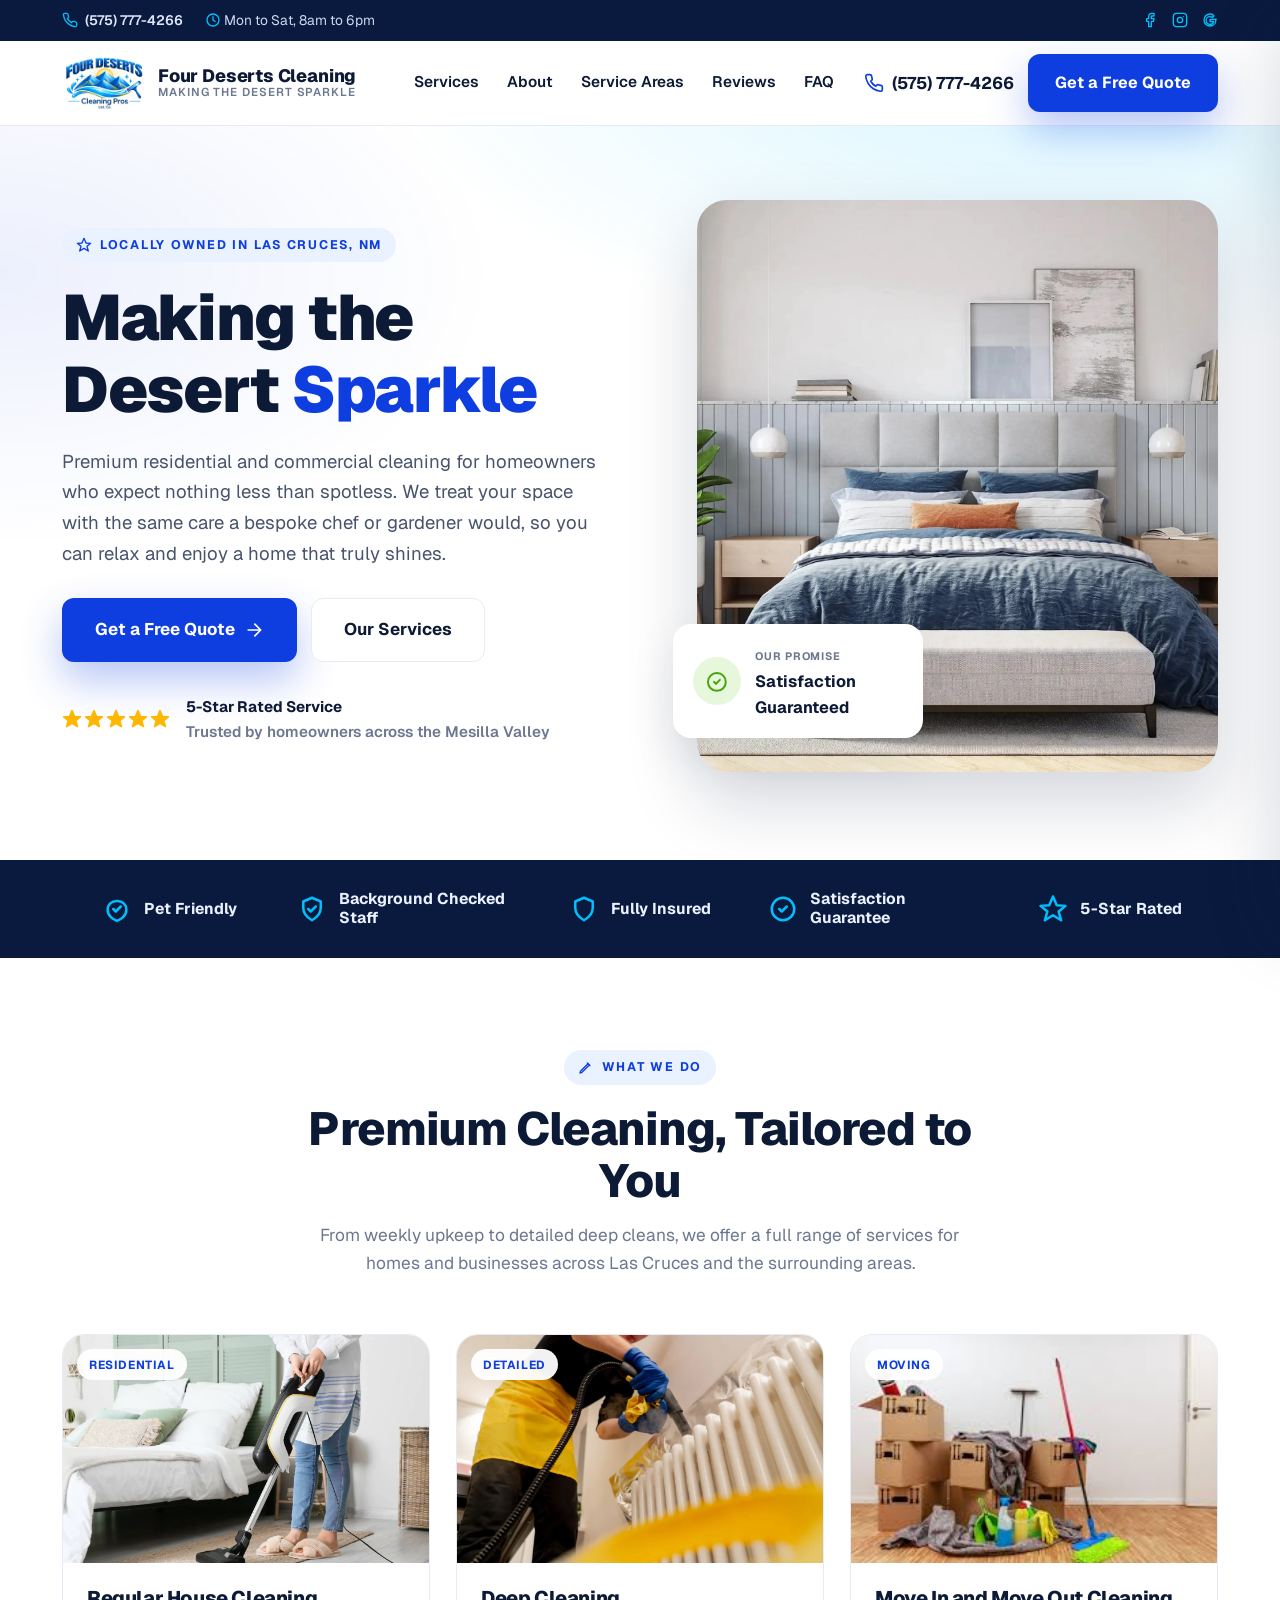
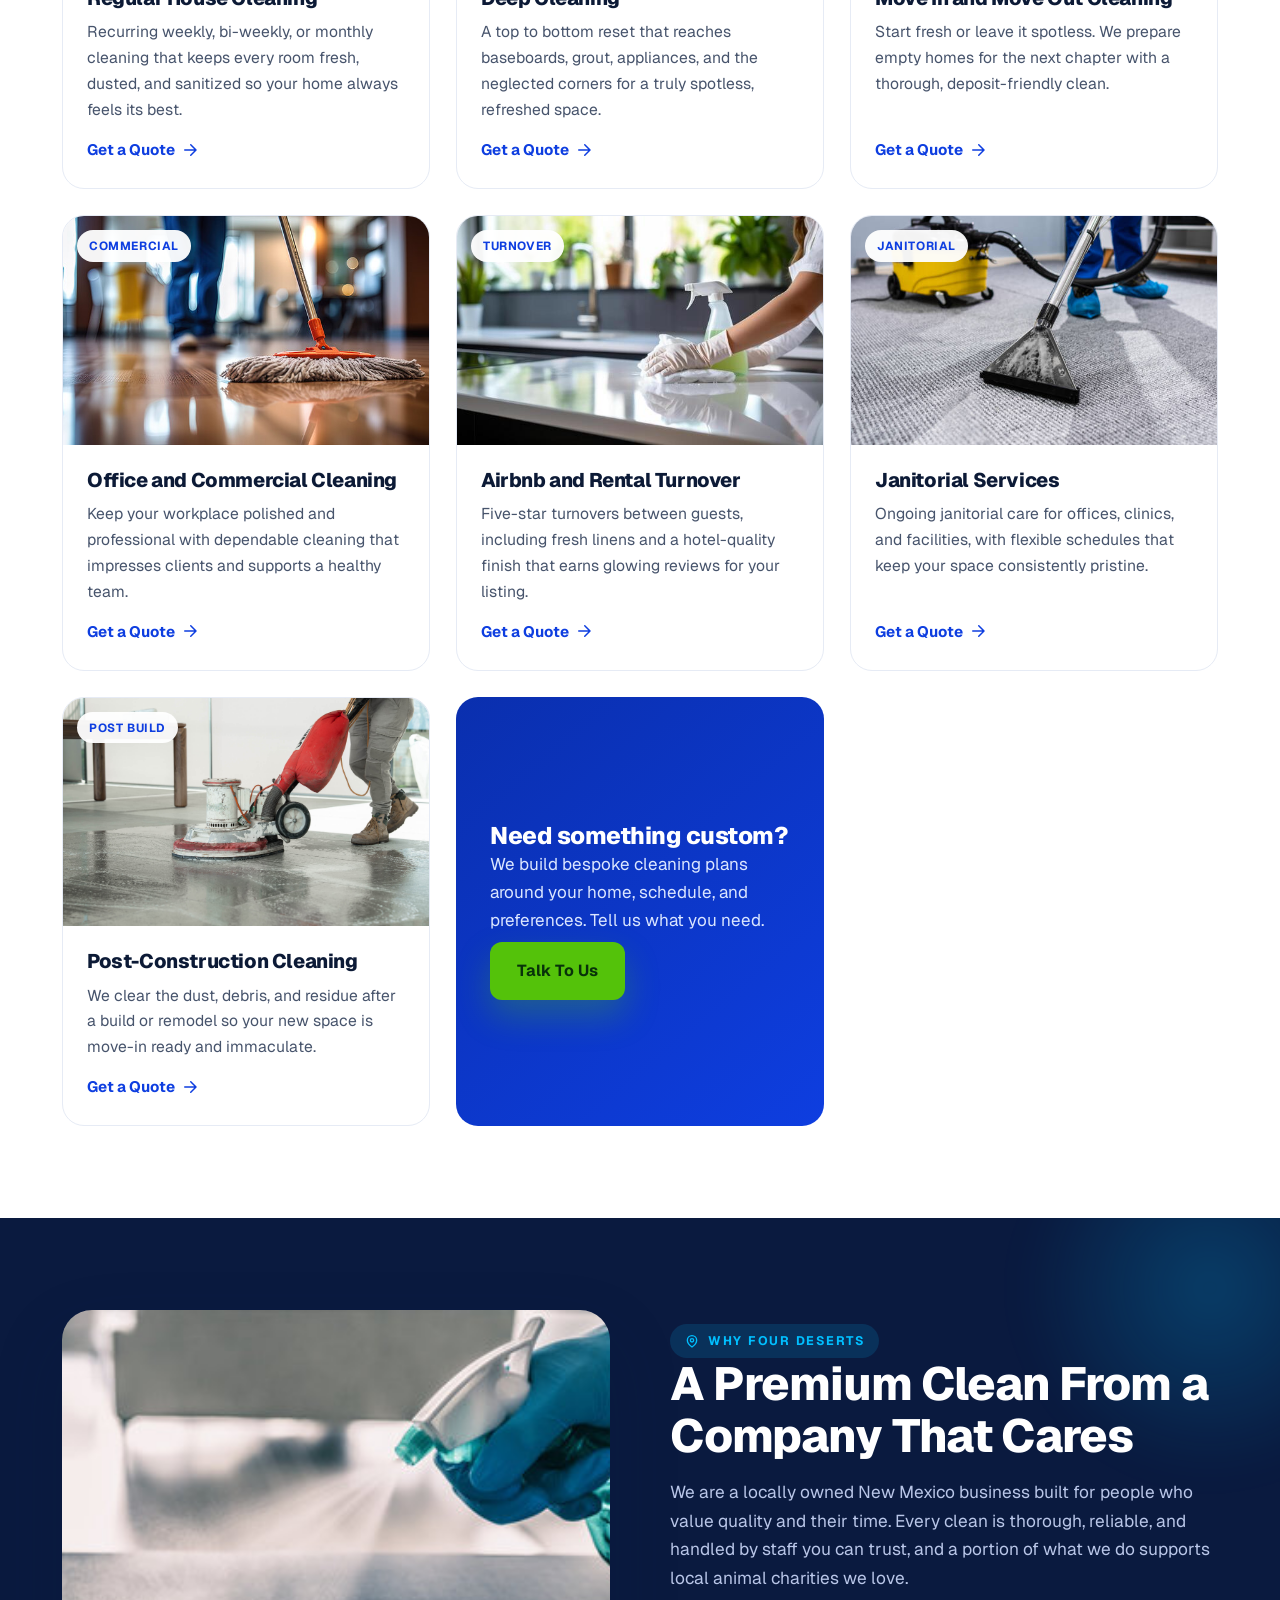
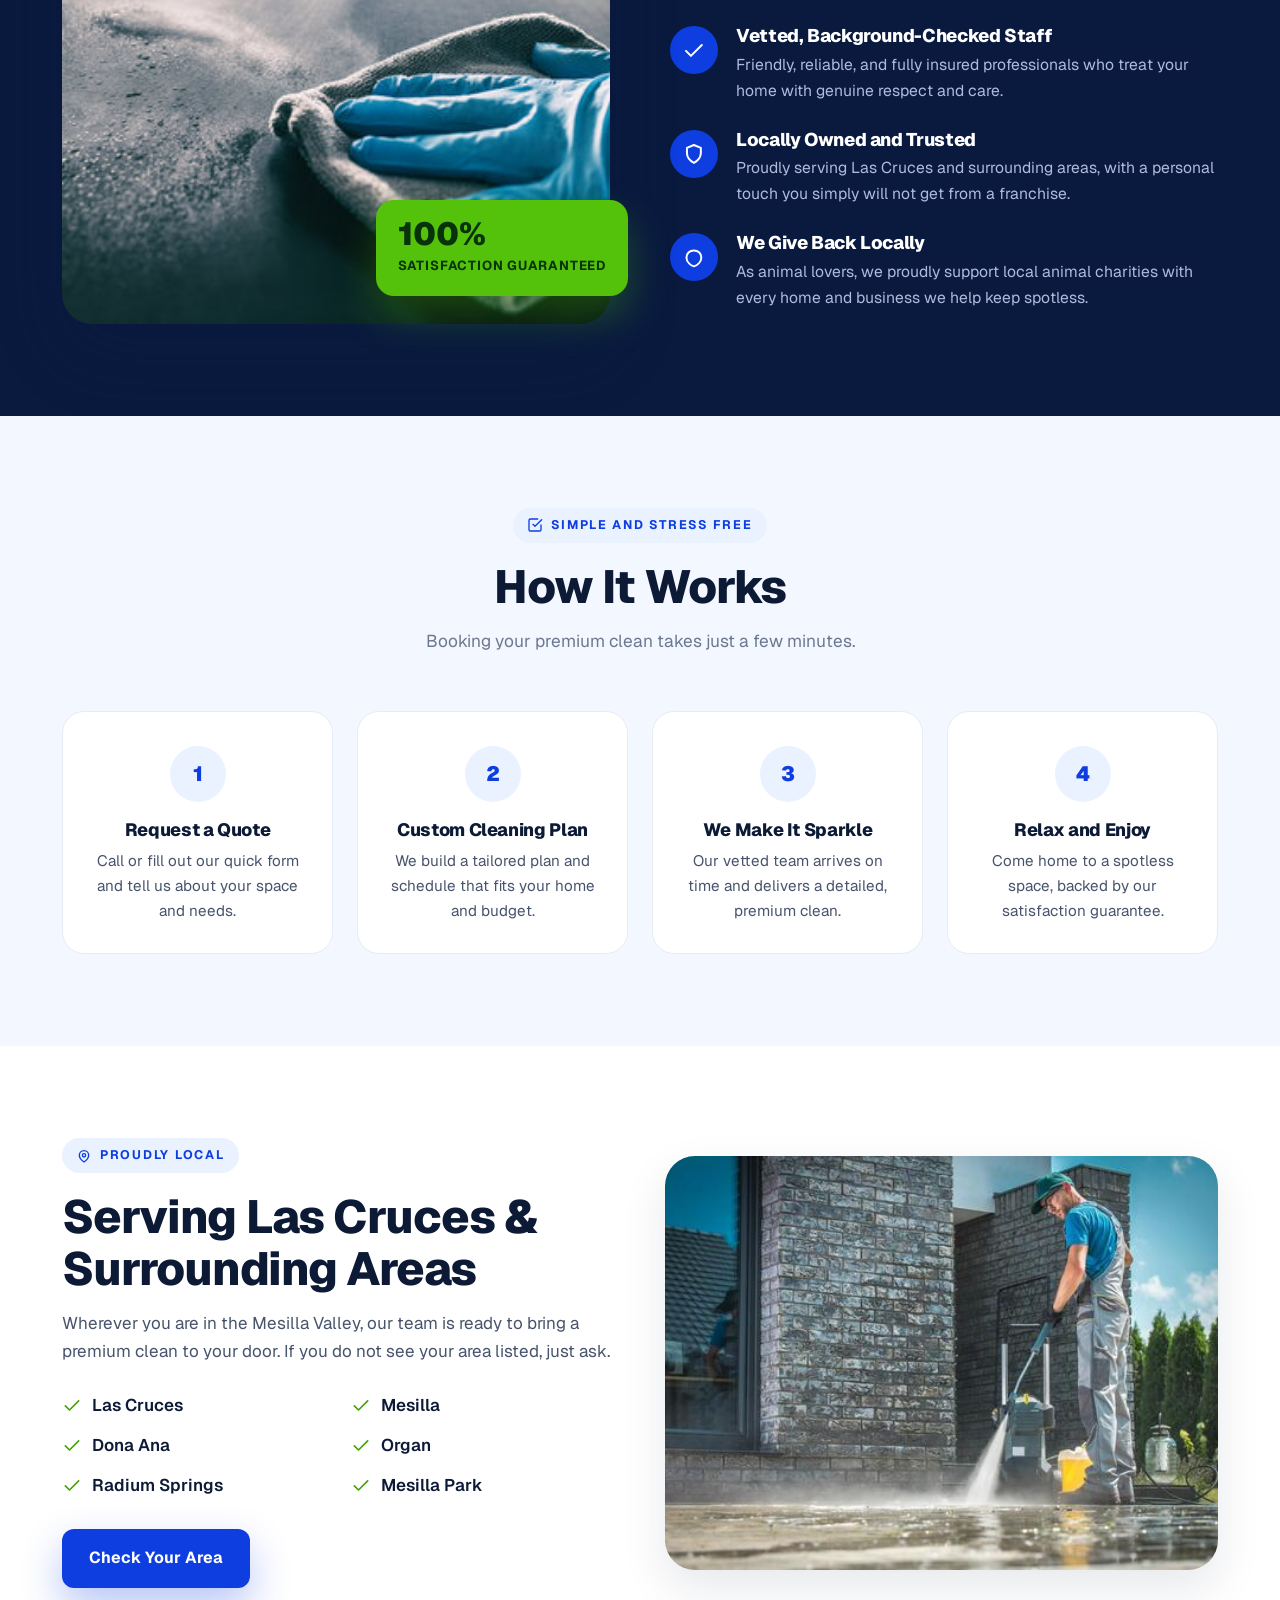
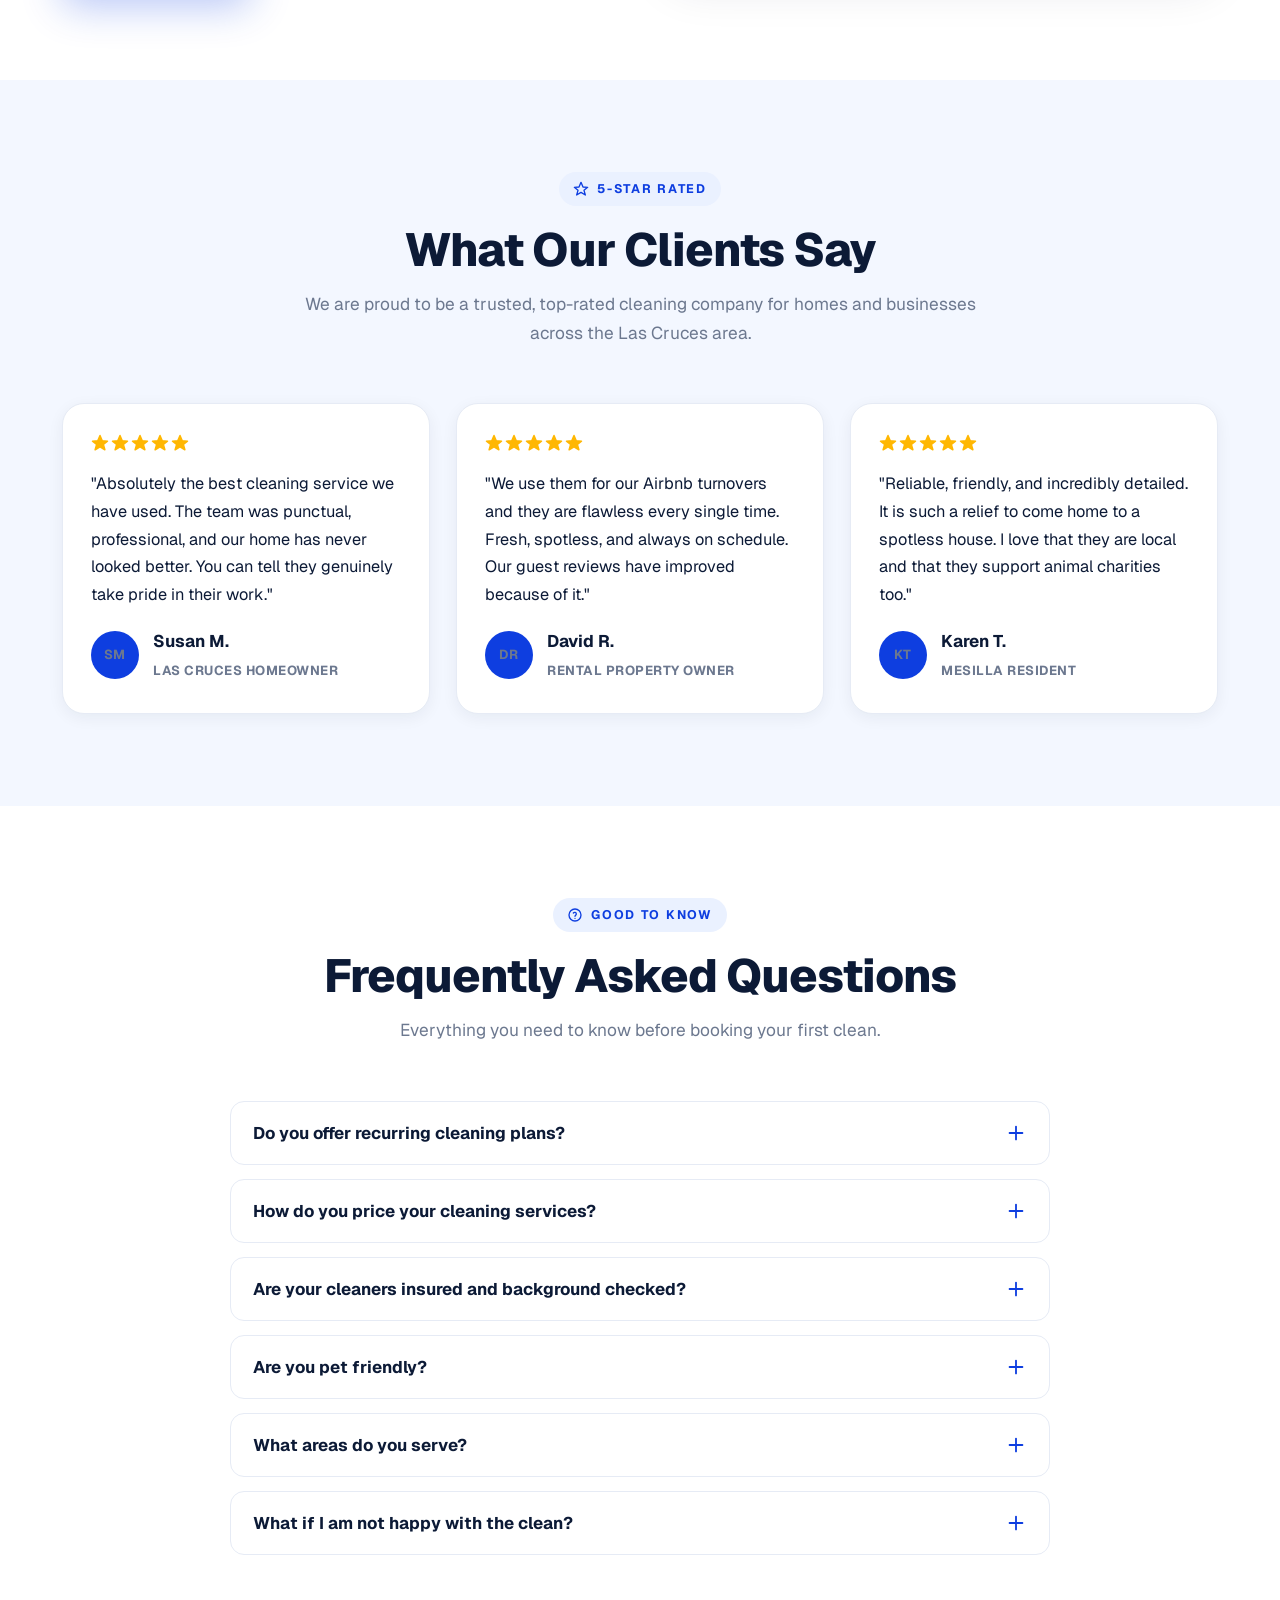
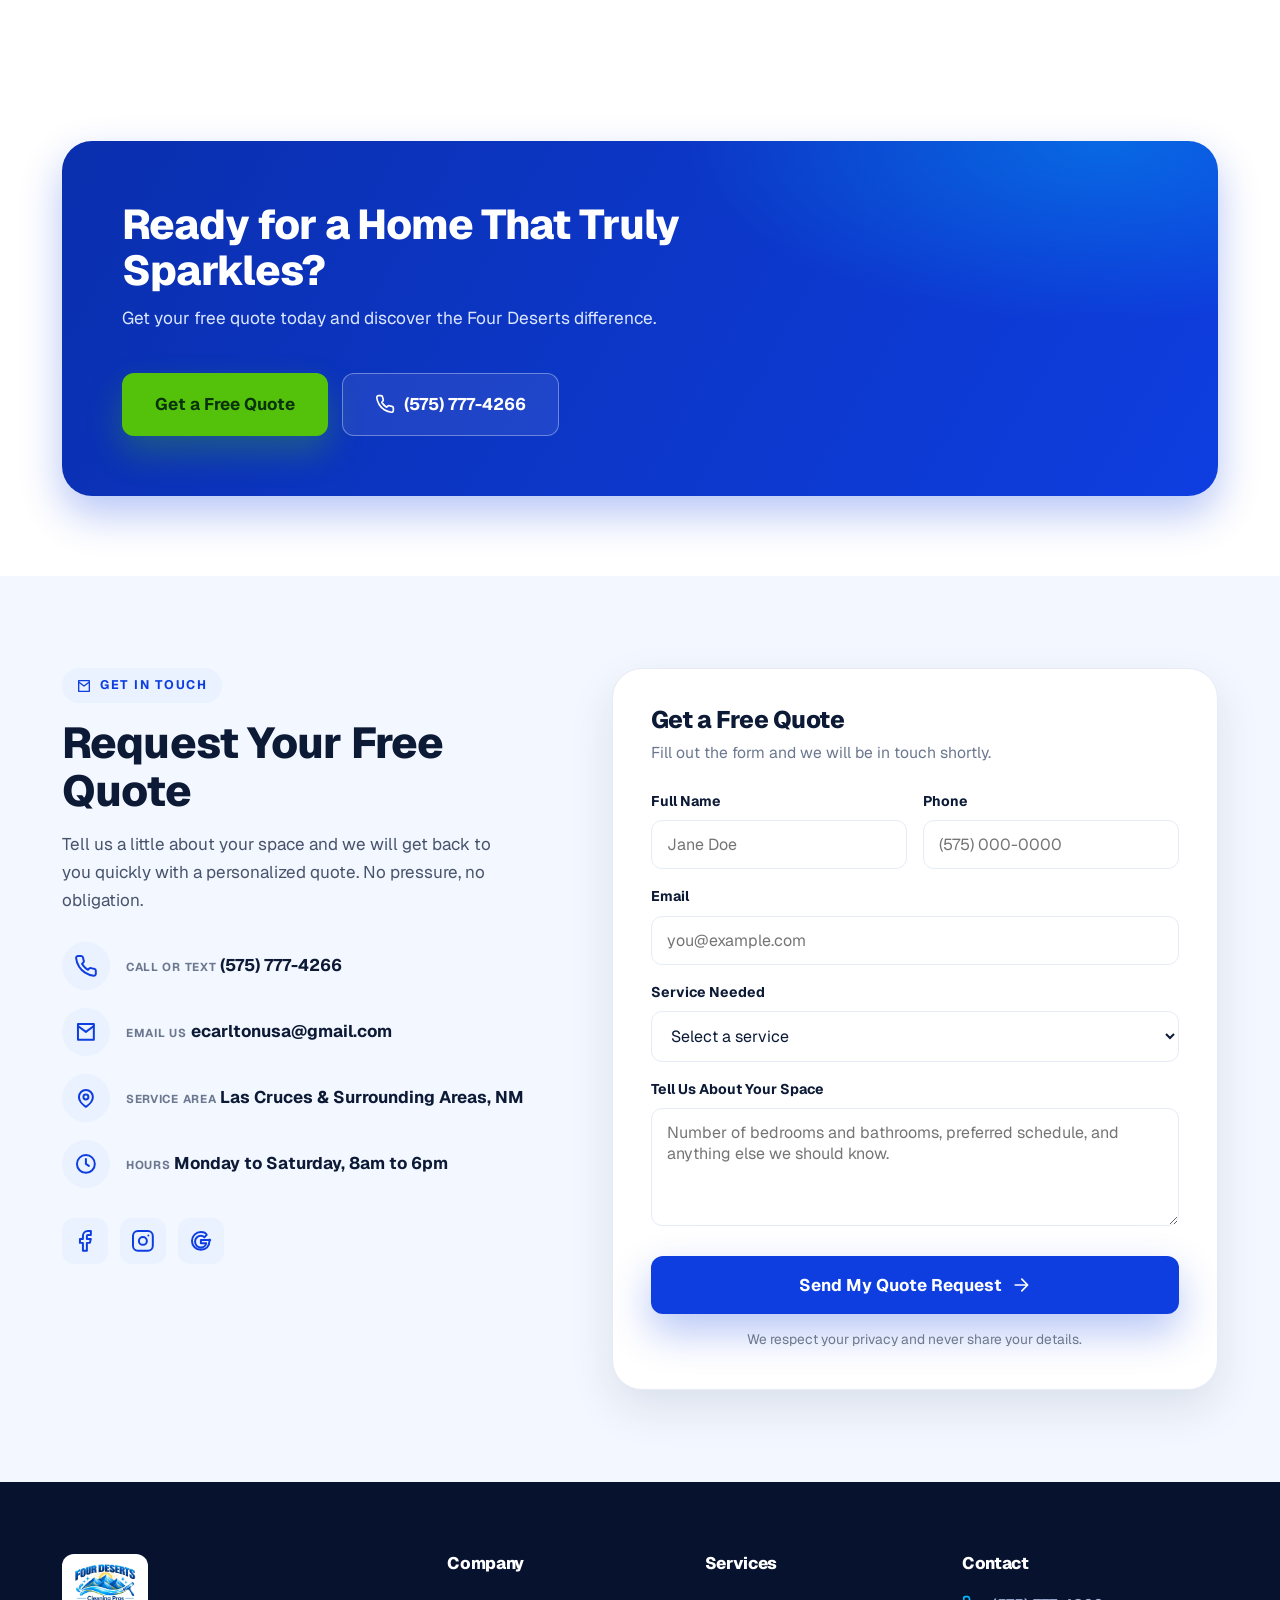
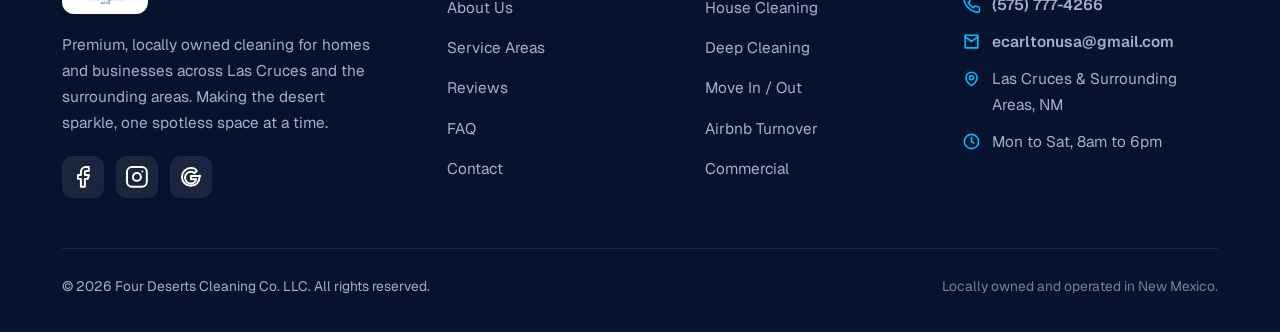
==== index.html @ 4f9f075f "Build Four Deserts Cleaning Co. marketing website" ====
<!DOCTYPE html>
<html lang="en">
<head>
  <meta charset="utf-8" />
  <meta name="viewport" content="width=device-width, initial-scale=1.0" />

  <!-- Primary SEO -->
  <title>Four Deserts Cleaning Co. | Premium House &amp; Commercial Cleaning in Las Cruces, NM</title>
  <meta name="description" content="Four Deserts Cleaning Co. LLC provides premium house cleaning, deep cleaning, move in and move out, Airbnb turnover, office, janitorial, and post construction cleaning in Las Cruces and surrounding areas. Locally owned, fully insured, and background checked. Get a free quote today." />
  <meta name="keywords" content="house cleaning Las Cruces, cleaning service Las Cruces NM, deep cleaning, move out cleaning, Airbnb cleaning, commercial cleaning, janitorial services, post construction cleaning, maid service Las Cruces" />
  <meta name="author" content="Four Deserts Cleaning Co. LLC" />
  <meta name="robots" content="index, follow" />
  <meta name="theme-color" content="#0e3ee0" />
  <link rel="canonical" href="https://fourdesertscleaning.com/" />

  <!-- Open Graph -->
  <meta property="og:type" content="website" />
  <meta property="og:site_name" content="Four Deserts Cleaning Co. LLC" />
  <meta property="og:title" content="Four Deserts Cleaning Co. | Premium Cleaning in Las Cruces, NM" />
  <meta property="og:description" content="Making the Desert Sparkle. Premium, locally owned house and commercial cleaning serving Las Cruces and surrounding areas. Fully insured, background checked, satisfaction guaranteed." />
  <meta property="og:url" content="https://fourdesertscleaning.com/" />
  <meta property="og:image" content="https://fourdesertscleaning.com/assets/images/hero-bedroom.jpg" />
  <meta property="og:locale" content="en_US" />

  <!-- Twitter -->
  <meta name="twitter:card" content="summary_large_image" />
  <meta name="twitter:title" content="Four Deserts Cleaning Co. | Premium Cleaning in Las Cruces, NM" />
  <meta name="twitter:description" content="Making the Desert Sparkle. Premium, locally owned house and commercial cleaning serving Las Cruces and surrounding areas." />
  <meta name="twitter:image" content="https://fourdesertscleaning.com/assets/images/hero-bedroom.jpg" />

  <!-- Favicon -->
  <link rel="icon" type="image/jpeg" href="assets/images/logo.jpg" />
  <link rel="apple-touch-icon" href="assets/images/logo.jpg" />
  <link rel="manifest" href="site.webmanifest" />

  <!-- Fonts: Geist -->
  <link rel="preconnect" href="https://fonts.googleapis.com" />
  <link rel="preconnect" href="https://fonts.gstatic.com" crossorigin />
  <link href="https://fonts.googleapis.com/css2?family=Geist:wght@400;500;600;700;800;900&display=swap" rel="stylesheet" />

  <link rel="stylesheet" href="assets/css/styles.css" />

  <!-- Structured data: LocalBusiness / CleaningService -->
  <script type="application/ld+json">
  {
    "@context": "https://schema.org",
    "@type": "HomeAndConstructionBusiness",
    "additionalType": "https://schema.org/CleaningService",
    "name": "Four Deserts Cleaning Co. LLC",
    "image": "https://fourdesertscleaning.com/assets/images/logo.jpg",
    "url": "https://fourdesertscleaning.com/",
    "telephone": "+1-575-777-4266",
    "email": "ecarltonusa@gmail.com",
    "priceRange": "$$",
    "slogan": "Making the Desert Sparkle",
    "description": "Premium, locally owned residential and commercial cleaning company serving Las Cruces and surrounding areas in New Mexico.",
    "address": {
      "@type": "PostalAddress",
      "addressLocality": "Las Cruces",
      "addressRegion": "NM",
      "addressCountry": "US"
    },
    "areaServed": [
      { "@type": "City", "name": "Las Cruces" },
      { "@type": "City", "name": "Mesilla" },
      { "@type": "City", "name": "Dona Ana" },
      { "@type": "City", "name": "Organ" },
      { "@type": "City", "name": "Radium Springs" }
    ],
    "openingHoursSpecification": [
      {
        "@type": "OpeningHoursSpecification",
        "dayOfWeek": ["Monday","Tuesday","Wednesday","Thursday","Friday","Saturday"],
        "opens": "08:00",
        "closes": "18:00"
      }
    ],
    "sameAs": [
      "https://www.facebook.com/",
      "https://www.instagram.com/",
      "https://www.google.com/"
    ],
    "hasOfferCatalog": {
      "@type": "OfferCatalog",
      "name": "Cleaning Services",
      "itemListElement": [
        { "@type": "Offer", "itemOffered": { "@type": "Service", "name": "Regular House Cleaning" } },
        { "@type": "Offer", "itemOffered": { "@type": "Service", "name": "Deep Cleaning" } },
        { "@type": "Offer", "itemOffered": { "@type": "Service", "name": "Move In and Move Out Cleaning" } },
        { "@type": "Offer", "itemOffered": { "@type": "Service", "name": "Office and Commercial Cleaning" } },
        { "@type": "Offer", "itemOffered": { "@type": "Service", "name": "Airbnb and Rental Turnover" } },
        { "@type": "Offer", "itemOffered": { "@type": "Service", "name": "Janitorial Services" } },
        { "@type": "Offer", "itemOffered": { "@type": "Service", "name": "Post Construction Cleaning" } }
      ]
    },
    "aggregateRating": {
      "@type": "AggregateRating",
      "ratingValue": "5.0",
      "reviewCount": "27"
    }
  }
  </script>
</head>

<body>
  <!-- ===================== Top bar ===================== -->
  <div class="topbar">
    <div class="container">
      <div class="topbar-left">
        <a href="tel:+15757774266" aria-label="Call Four Deserts Cleaning">
          <svg class="svg-icon" viewBox="0 0 24 24"><path d="M22 16.92v3a2 2 0 0 1-2.18 2 19.79 19.79 0 0 1-8.63-3.07 19.5 19.5 0 0 1-6-6 19.79 19.79 0 0 1-3.07-8.67A2 2 0 0 1 4.11 2h3a2 2 0 0 1 2 1.72c.13.96.36 1.9.7 2.81a2 2 0 0 1-.45 2.11L8.09 9.91a16 16 0 0 0 6 6l1.27-1.27a2 2 0 0 1 2.11-.45c.9.34 1.85.57 2.81.7A2 2 0 0 1 22 16.92z"/></svg>
          <span>(575) 777-4266</span>
        </a>
        <span class="topbar-hours">
          <svg class="svg-icon" viewBox="0 0 24 24" style="vertical-align:-3px"><circle cx="12" cy="12" r="9"/><path d="M12 7v5l3 2"/></svg>
          Mon to Sat, 8am to 6pm
        </span>
      </div>
      <div class="topbar-socials">
        <a href="https://www.facebook.com/" target="_blank" rel="noopener" aria-label="Facebook">
          <svg class="svg-icon" viewBox="0 0 24 24" fill="currentColor" stroke="none"><path d="M18 2h-3a5 5 0 0 0-5 5v3H7v4h3v8h4v-8h3l1-4h-4V7a1 1 0 0 1 1-1h3z"/></svg>
        </a>
        <a href="https://www.instagram.com/" target="_blank" rel="noopener" aria-label="Instagram">
          <svg class="svg-icon" viewBox="0 0 24 24"><rect x="2" y="2" width="20" height="20" rx="5"/><circle cx="12" cy="12" r="4"/><circle cx="17.5" cy="6.5" r="1" fill="currentColor" stroke="none"/></svg>
        </a>
        <a href="https://www.google.com/" target="_blank" rel="noopener" aria-label="Google">
          <svg class="svg-icon" viewBox="0 0 24 24" fill="currentColor" stroke="none"><path d="M21.35 11.1H12v3.2h5.35c-.25 1.5-1.75 4.4-5.35 4.4a5.9 5.9 0 0 1 0-11.8c1.7 0 2.85.72 3.5 1.35l2.4-2.3C16.9 3.9 14.7 3 12 3a9 9 0 1 0 0 18c5.2 0 8.65-3.65 8.65-8.8 0-.6-.07-1.05-.15-1.5z"/></svg>
        </a>
      </div>
    </div>
  </div>

  <!-- ===================== Header ===================== -->
  <header class="header">
    <div class="container">
      <a href="#top" class="brand" aria-label="Four Deserts Cleaning Co. home">
        <img src="assets/images/logo.jpg" alt="Four Deserts Cleaning Co. logo" />
        <span class="brand-text">
          <strong>Four Deserts Cleaning</strong>
          <span>Making the Desert Sparkle</span>
        </span>
      </a>

      <nav class="nav" aria-label="Primary">
        <div class="nav-links">
          <a href="#services">Services</a>
          <a href="#about">About</a>
          <a href="#areas">Service Areas</a>
          <a href="#reviews">Reviews</a>
          <a href="#faq">FAQ</a>
        </div>
        <div class="nav-cta">
          <a href="tel:+15757774266" class="nav-phone">
            <svg class="svg-icon" viewBox="0 0 24 24"><path d="M22 16.92v3a2 2 0 0 1-2.18 2 19.79 19.79 0 0 1-8.63-3.07 19.5 19.5 0 0 1-6-6 19.79 19.79 0 0 1-3.07-8.67A2 2 0 0 1 4.11 2h3a2 2 0 0 1 2 1.72c.13.96.36 1.9.7 2.81a2 2 0 0 1-.45 2.11L8.09 9.91a16 16 0 0 0 6 6l1.27-1.27a2 2 0 0 1 2.11-.45c.9.34 1.85.57 2.81.7A2 2 0 0 1 22 16.92z"/></svg>
            (575) 777-4266
          </a>
          <a href="#contact" class="btn btn-primary">Get a Free Quote</a>
          <button class="menu-toggle" id="menuToggle" aria-label="Open menu" aria-expanded="false">
            <svg class="svg-icon" viewBox="0 0 24 24"><path d="M3 6h18M3 12h18M3 18h18"/></svg>
          </button>
        </div>
      </nav>
    </div>
  </header>

  <!-- Mobile drawer -->
  <div class="drawer-backdrop" id="drawerBackdrop"></div>
  <aside class="drawer" id="drawer" aria-label="Mobile navigation">
    <div class="drawer-head">
      <span class="brand-text">
        <strong>Four Deserts</strong>
        <span>Cleaning Co.</span>
      </span>
      <button class="drawer-close" id="drawerClose" aria-label="Close menu">
        <svg class="svg-icon" viewBox="0 0 24 24"><path d="M18 6 6 18M6 6l12 12"/></svg>
      </button>
    </div>
    <a class="drawer-link" href="#services">Services</a>
    <a class="drawer-link" href="#about">About Us</a>
    <a class="drawer-link" href="#areas">Service Areas</a>
    <a class="drawer-link" href="#reviews">Reviews</a>
    <a class="drawer-link" href="#faq">FAQ</a>
    <a class="drawer-link" href="#contact">Contact</a>
    <a href="#contact" class="btn btn-primary drawer-link-cta">Get a Free Quote</a>
    <div class="drawer-contact">
      Call us anytime:<br />
      <a href="tel:+15757774266">(575) 777-4266</a>
    </div>
  </aside>

  <span id="top"></span>

  <!-- ===================== Hero ===================== -->
  <section class="hero">
    <div class="container hero-grid">
      <div class="hero-copy reveal">
        <span class="eyebrow">
          <svg class="svg-icon" viewBox="0 0 24 24"><path d="M12 2 15 9l7 .5-5.5 4.5 2 7L12 17l-6.5 4 2-7L2 9.5 9 9z"/></svg>
          Locally Owned in Las Cruces, NM
        </span>
        <h1>Making the Desert <span class="highlight">Sparkle</span></h1>
        <p class="lead">
          Premium residential and commercial cleaning for homeowners who expect
          nothing less than spotless. We treat your space with the same care a
          bespoke chef or gardener would, so you can relax and enjoy a home that
          truly shines.
        </p>
        <div class="hero-actions">
          <a href="#contact" class="btn btn-primary btn-lg">
            Get a Free Quote
            <svg class="svg-icon" viewBox="0 0 24 24"><path d="M5 12h14M13 5l7 7-7 7"/></svg>
          </a>
          <a href="#services" class="btn btn-ghost btn-lg">Our Services</a>
        </div>
        <div class="hero-proof">
          <span class="stars" aria-label="5 star rated">
            <svg class="svg-icon" viewBox="0 0 24 24"><path d="M12 2 15 9l7 .5-5.5 4.5 2 7L12 17l-6.5 4 2-7L2 9.5 9 9z"/></svg>
            <svg class="svg-icon" viewBox="0 0 24 24"><path d="M12 2 15 9l7 .5-5.5 4.5 2 7L12 17l-6.5 4 2-7L2 9.5 9 9z"/></svg>
            <svg class="svg-icon" viewBox="0 0 24 24"><path d="M12 2 15 9l7 .5-5.5 4.5 2 7L12 17l-6.5 4 2-7L2 9.5 9 9z"/></svg>
            <svg class="svg-icon" viewBox="0 0 24 24"><path d="M12 2 15 9l7 .5-5.5 4.5 2 7L12 17l-6.5 4 2-7L2 9.5 9 9z"/></svg>
            <svg class="svg-icon" viewBox="0 0 24 24"><path d="M12 2 15 9l7 .5-5.5 4.5 2 7L12 17l-6.5 4 2-7L2 9.5 9 9z"/></svg>
          </span>
          <span class="proof-text">
            <strong>5-Star Rated Service</strong>
            Trusted by homeowners across the Mesilla Valley
          </span>
        </div>
      </div>

      <div class="hero-media reveal">
        <span class="hero-glow" aria-hidden="true"></span>
        <img src="assets/images/hero-bedroom.jpg" alt="Bright, freshly cleaned bedroom with crisp white bedding" loading="eager" width="720" height="800" />
        <div class="hero-badge">
          <span class="icon-circle">
            <svg class="svg-icon" viewBox="0 0 24 24"><path d="M9 12l2 2 4-4"/><circle cx="12" cy="12" r="9"/></svg>
          </span>
          <span>
            <small>Our Promise</small>
            <strong>Satisfaction Guaranteed</strong>
          </span>
        </div>
      </div>
    </div>
  </section>

  <!-- ===================== Trust bar ===================== -->
  <section class="trustbar">
    <div class="container">
      <div class="trust-item">
        <svg class="svg-icon" viewBox="0 0 24 24"><path d="M4.5 12.5c0-4 3-7 7.5-7s7.5 3 7.5 7c0 5-4.5 8-7.5 9-3-1-7.5-4-7.5-9z"/><path d="M9 12l2 2 4-4"/></svg>
        <span>Pet Friendly</span>
      </div>
      <div class="trust-item">
        <svg class="svg-icon" viewBox="0 0 24 24"><path d="M12 3l7 3v5c0 5-3.5 8-7 10-3.5-2-7-5-7-10V6z"/><path d="M9 12l2 2 4-4"/></svg>
        <span>Background Checked Staff</span>
      </div>
      <div class="trust-item">
        <svg class="svg-icon" viewBox="0 0 24 24"><path d="M12 3l7 3v5c0 5-3.5 8-7 10-3.5-2-7-5-7-10V6z"/></svg>
        <span>Fully Insured</span>
      </div>
      <div class="trust-item">
        <svg class="svg-icon" viewBox="0 0 24 24"><path d="M9 12l2 2 4-4"/><circle cx="12" cy="12" r="9"/></svg>
        <span>Satisfaction Guarantee</span>
      </div>
      <div class="trust-item">
        <svg class="svg-icon" viewBox="0 0 24 24" fill="currentColor" stroke="none"><path d="M12 2 15 9l7 .5-5.5 4.5 2 7L12 17l-6.5 4 2-7L2 9.5 9 9z"/></svg>
        <span>5-Star Rated</span>
      </div>
    </div>
  </section>

  <!-- ===================== Services ===================== -->
  <section class="section" id="services">
    <div class="container">
      <div class="section-head reveal">
        <span class="eyebrow">
          <svg class="svg-icon" viewBox="0 0 24 24"><path d="M3 21l3-1 11-11-2-2L4 18z"/><path d="M14 6l4 4"/></svg>
          What We Do
        </span>
        <h2 class="title">Premium Cleaning, Tailored to You</h2>
        <p>From weekly upkeep to detailed deep cleans, we offer a full range of
          services for homes and businesses across Las Cruces and the surrounding areas.</p>
      </div>

      <div class="services-grid">
        <!-- 1 -->
        <article class="service-card reveal">
          <div class="service-media">
            <img src="assets/images/house-cleaning.jpg" alt="Tidy, freshly cleaned home interior" loading="lazy" />
            <span class="tag">Residential</span>
          </div>
          <div class="service-body">
            <h3>Regular House Cleaning</h3>
            <p>Recurring weekly, bi-weekly, or monthly cleaning that keeps every
              room fresh, dusted, and sanitized so your home always feels its best.</p>
            <a href="#contact" class="service-link">Get a Quote
              <svg class="svg-icon" viewBox="0 0 24 24"><path d="M5 12h14M13 5l7 7-7 7"/></svg>
            </a>
          </div>
        </article>

        <!-- 2 -->
        <article class="service-card reveal">
          <div class="service-media">
            <img src="assets/images/deep-cleaning.jpg" alt="Detailed deep cleaning of a kitchen surface" loading="lazy" />
            <span class="tag">Detailed</span>
          </div>
          <div class="service-body">
            <h3>Deep Cleaning</h3>
            <p>A top to bottom reset that reaches baseboards, grout, appliances,
              and the neglected corners for a truly spotless, refreshed space.</p>
            <a href="#contact" class="service-link">Get a Quote
              <svg class="svg-icon" viewBox="0 0 24 24"><path d="M5 12h14M13 5l7 7-7 7"/></svg>
            </a>
          </div>
        </article>

        <!-- 3 -->
        <article class="service-card reveal">
          <div class="service-media">
            <img src="assets/images/move-in.jpg" alt="Empty home being cleaned for move in" loading="lazy" />
            <span class="tag">Moving</span>
          </div>
          <div class="service-body">
            <h3>Move In and Move Out Cleaning</h3>
            <p>Start fresh or leave it spotless. We prepare empty homes for the
              next chapter with a thorough, deposit-friendly clean.</p>
            <a href="#contact" class="service-link">Get a Quote
              <svg class="svg-icon" viewBox="0 0 24 24"><path d="M5 12h14M13 5l7 7-7 7"/></svg>
            </a>
          </div>
        </article>

        <!-- 4 -->
        <article class="service-card reveal">
          <div class="service-media">
            <img src="assets/images/mopping.jpg" alt="Professional mopping a commercial floor" loading="lazy" />
            <span class="tag">Commercial</span>
          </div>
          <div class="service-body">
            <h3>Office and Commercial Cleaning</h3>
            <p>Keep your workplace polished and professional with dependable
              cleaning that impresses clients and supports a healthy team.</p>
            <a href="#contact" class="service-link">Get a Quote
              <svg class="svg-icon" viewBox="0 0 24 24"><path d="M5 12h14M13 5l7 7-7 7"/></svg>
            </a>
          </div>
        </article>

        <!-- 5 -->
        <article class="service-card reveal">
          <div class="service-media">
            <img src="assets/images/cleaning-kitchen.jpg" alt="Sparkling kitchen ready for the next guest" loading="lazy" />
            <span class="tag">Turnover</span>
          </div>
          <div class="service-body">
            <h3>Airbnb and Rental Turnover</h3>
            <p>Five-star turnovers between guests, including fresh linens and a
              hotel-quality finish that earns glowing reviews for your listing.</p>
            <a href="#contact" class="service-link">Get a Quote
              <svg class="svg-icon" viewBox="0 0 24 24"><path d="M5 12h14M13 5l7 7-7 7"/></svg>
            </a>
          </div>
        </article>

        <!-- 6 -->
        <article class="service-card reveal">
          <div class="service-media">
            <img src="assets/images/vacuuming.jpg" alt="Vacuuming carpet during janitorial service" loading="lazy" />
            <span class="tag">Janitorial</span>
          </div>
          <div class="service-body">
            <h3>Janitorial Services</h3>
            <p>Ongoing janitorial care for offices, clinics, and facilities, with
              flexible schedules that keep your space consistently pristine.</p>
            <a href="#contact" class="service-link">Get a Quote
              <svg class="svg-icon" viewBox="0 0 24 24"><path d="M5 12h14M13 5l7 7-7 7"/></svg>
            </a>
          </div>
        </article>

        <!-- 7 -->
        <article class="service-card reveal">
          <div class="service-media">
            <img src="assets/images/post-construction.jpg" alt="Post construction cleanup of a new build" loading="lazy" />
            <span class="tag">Post Build</span>
          </div>
          <div class="service-body">
            <h3>Post-Construction Cleaning</h3>
            <p>We clear the dust, debris, and residue after a build or remodel so
              your new space is move-in ready and immaculate.</p>
            <a href="#contact" class="service-link">Get a Quote
              <svg class="svg-icon" viewBox="0 0 24 24"><path d="M5 12h14M13 5l7 7-7 7"/></svg>
            </a>
          </div>
        </article>

        <!-- CTA card -->
        <article class="service-card reveal" style="background:linear-gradient(140deg,var(--brand-dark),var(--brand));border:none;justify-content:center;color:#fff;padding:34px;">
          <h3 style="color:#fff;font-size:1.5rem;">Need something custom?</h3>
          <p style="color:#dbe6ff;">We build bespoke cleaning plans around your home,
            schedule, and preferences. Tell us what you need.</p>
          <a href="#contact" class="btn btn-green" style="align-self:flex-start;margin-top:8px;">Talk To Us</a>
        </article>
      </div>
    </div>
  </section>

  <!-- ===================== Why choose us ===================== -->
  <section class="section why" id="about">
    <div class="container why-grid">
      <div class="why-media reveal">
        <img src="assets/images/cleaning-team.jpg" alt="Professional cleaner detailing a bright, modern home" loading="lazy" />
        <div class="why-stat">
          <strong>100%</strong>
          <span>Satisfaction Guaranteed</span>
        </div>
      </div>

      <div class="why-copy reveal">
        <span class="eyebrow">
          <svg class="svg-icon" viewBox="0 0 24 24"><path d="M12 21s-7-4.5-7-10a7 7 0 0 1 14 0c0 5.5-7 10-7 10z"/><circle cx="12" cy="11" r="2.5"/></svg>
          Why Four Deserts
        </span>
        <h2>A Premium Clean From a Company That Cares</h2>
        <p class="why-lead">
          We are a locally owned New Mexico business built for people who value
          quality and their time. Every clean is thorough, reliable, and handled
          by staff you can trust, and a portion of what we do supports local
          animal charities we love.
        </p>

        <div class="why-features">
          <div class="why-feature">
            <span class="icon-circle">
              <svg class="svg-icon" viewBox="0 0 24 24"><path d="M20 7 9 18l-5-5"/></svg>
            </span>
            <div>
              <h4>Vetted, Background-Checked Staff</h4>
              <p>Friendly, reliable, and fully insured professionals who treat your
                home with genuine respect and care.</p>
            </div>
          </div>
          <div class="why-feature">
            <span class="icon-circle">
              <svg class="svg-icon" viewBox="0 0 24 24"><path d="M12 3l7 3v5c0 5-3.5 8-7 10-3.5-2-7-5-7-10V6z"/></svg>
            </span>
            <div>
              <h4>Locally Owned and Trusted</h4>
              <p>Proudly serving Las Cruces and surrounding areas, with a personal
                touch you simply will not get from a franchise.</p>
            </div>
          </div>
          <div class="why-feature">
            <span class="icon-circle">
              <svg class="svg-icon" viewBox="0 0 24 24"><path d="M4.5 12.5c0-4 3-7 7.5-7s7.5 3 7.5 7c0 5-4.5 8-7.5 9-3-1-7.5-4-7.5-9z"/></svg>
            </span>
            <div>
              <h4>We Give Back Locally</h4>
              <p>As animal lovers, we proudly support local animal charities with
                every home and business we help keep spotless.</p>
            </div>
          </div>
        </div>
      </div>
    </div>
  </section>

  <!-- ===================== Process ===================== -->
  <section class="section bg-soft">
    <div class="container">
      <div class="section-head reveal">
        <span class="eyebrow">
          <svg class="svg-icon" viewBox="0 0 24 24"><path d="M9 11l3 3L22 4"/><path d="M21 12v7a2 2 0 0 1-2 2H5a2 2 0 0 1-2-2V5a2 2 0 0 1 2-2h11"/></svg>
          Simple and Stress Free
        </span>
        <h2 class="title">How It Works</h2>
        <p>Booking your premium clean takes just a few minutes.</p>
      </div>

      <div class="steps">
        <div class="step reveal">
          <div class="step-num">1</div>
          <h4>Request a Quote</h4>
          <p>Call or fill out our quick form and tell us about your space and needs.</p>
        </div>
        <div class="step reveal">
          <div class="step-num">2</div>
          <h4>Custom Cleaning Plan</h4>
          <p>We build a tailored plan and schedule that fits your home and budget.</p>
        </div>
        <div class="step reveal">
          <div class="step-num">3</div>
          <h4>We Make It Sparkle</h4>
          <p>Our vetted team arrives on time and delivers a detailed, premium clean.</p>
        </div>
        <div class="step reveal">
          <div class="step-num">4</div>
          <h4>Relax and Enjoy</h4>
          <p>Come home to a spotless space, backed by our satisfaction guarantee.</p>
        </div>
      </div>
    </div>
  </section>

  <!-- ===================== Service areas ===================== -->
  <section class="section" id="areas">
    <div class="container areas-grid">
      <div class="areas-copy reveal">
        <span class="eyebrow">
          <svg class="svg-icon" viewBox="0 0 24 24"><path d="M12 21s-7-4.5-7-10a7 7 0 0 1 14 0c0 5.5-7 10-7 10z"/><circle cx="12" cy="11" r="2.5"/></svg>
          Proudly Local
        </span>
        <h2 class="title">Serving Las Cruces &amp; Surrounding Areas</h2>
        <p>Wherever you are in the Mesilla Valley, our team is ready to bring a
          premium clean to your door. If you do not see your area listed, just ask.</p>
        <ul class="area-list">
          <li>
            <svg class="svg-icon" viewBox="0 0 24 24"><path d="M20 7 9 18l-5-5"/></svg>Las Cruces
          </li>
          <li>
            <svg class="svg-icon" viewBox="0 0 24 24"><path d="M20 7 9 18l-5-5"/></svg>Mesilla
          </li>
          <li>
            <svg class="svg-icon" viewBox="0 0 24 24"><path d="M20 7 9 18l-5-5"/></svg>Dona Ana
          </li>
          <li>
            <svg class="svg-icon" viewBox="0 0 24 24"><path d="M20 7 9 18l-5-5"/></svg>Organ
          </li>
          <li>
            <svg class="svg-icon" viewBox="0 0 24 24"><path d="M20 7 9 18l-5-5"/></svg>Radium Springs
          </li>
          <li>
            <svg class="svg-icon" viewBox="0 0 24 24"><path d="M20 7 9 18l-5-5"/></svg>Mesilla Park
          </li>
        </ul>
        <a href="#contact" class="btn btn-primary">Check Your Area</a>
      </div>
      <div class="areas-media reveal">
        <img src="assets/images/outdoor-cleaning.jpg" alt="Exterior window cleaning at a desert home" loading="lazy" />
      </div>
    </div>
  </section>

  <!-- ===================== Testimonials ===================== -->
  <section class="section bg-soft" id="reviews">
    <div class="container">
      <div class="section-head reveal">
        <span class="eyebrow">
          <svg class="svg-icon" viewBox="0 0 24 24" fill="currentColor" stroke="none"><path d="M12 2 15 9l7 .5-5.5 4.5 2 7L12 17l-6.5 4 2-7L2 9.5 9 9z"/></svg>
          5-Star Rated
        </span>
        <h2 class="title">What Our Clients Say</h2>
        <p>We are proud to be a trusted, top-rated cleaning company for homes and
          businesses across the Las Cruces area.</p>
      </div>

      <div class="reviews-grid">
        <div class="review-card reveal">
          <span class="stars" aria-label="5 stars">
            <svg class="svg-icon" viewBox="0 0 24 24"><path d="M12 2 15 9l7 .5-5.5 4.5 2 7L12 17l-6.5 4 2-7L2 9.5 9 9z"/></svg>
            <svg class="svg-icon" viewBox="0 0 24 24"><path d="M12 2 15 9l7 .5-5.5 4.5 2 7L12 17l-6.5 4 2-7L2 9.5 9 9z"/></svg>
            <svg class="svg-icon" viewBox="0 0 24 24"><path d="M12 2 15 9l7 .5-5.5 4.5 2 7L12 17l-6.5 4 2-7L2 9.5 9 9z"/></svg>
            <svg class="svg-icon" viewBox="0 0 24 24"><path d="M12 2 15 9l7 .5-5.5 4.5 2 7L12 17l-6.5 4 2-7L2 9.5 9 9z"/></svg>
            <svg class="svg-icon" viewBox="0 0 24 24"><path d="M12 2 15 9l7 .5-5.5 4.5 2 7L12 17l-6.5 4 2-7L2 9.5 9 9z"/></svg>
          </span>
          <blockquote>"Absolutely the best cleaning service we have used. The
            team was punctual, professional, and our home has never looked better.
            You can tell they genuinely take pride in their work."</blockquote>
          <div class="review-author">
            <span class="review-avatar">SM</span>
            <div>
              <strong>Susan M.</strong>
              <span>Las Cruces Homeowner</span>
            </div>
          </div>
        </div>

        <div class="review-card reveal">
          <span class="stars" aria-label="5 stars">
            <svg class="svg-icon" viewBox="0 0 24 24"><path d="M12 2 15 9l7 .5-5.5 4.5 2 7L12 17l-6.5 4 2-7L2 9.5 9 9z"/></svg>
            <svg class="svg-icon" viewBox="0 0 24 24"><path d="M12 2 15 9l7 .5-5.5 4.5 2 7L12 17l-6.5 4 2-7L2 9.5 9 9z"/></svg>
            <svg class="svg-icon" viewBox="0 0 24 24"><path d="M12 2 15 9l7 .5-5.5 4.5 2 7L12 17l-6.5 4 2-7L2 9.5 9 9z"/></svg>
            <svg class="svg-icon" viewBox="0 0 24 24"><path d="M12 2 15 9l7 .5-5.5 4.5 2 7L12 17l-6.5 4 2-7L2 9.5 9 9z"/></svg>
            <svg class="svg-icon" viewBox="0 0 24 24"><path d="M12 2 15 9l7 .5-5.5 4.5 2 7L12 17l-6.5 4 2-7L2 9.5 9 9z"/></svg>
          </span>
          <blockquote>"We use them for our Airbnb turnovers and they are flawless
            every single time. Fresh, spotless, and always on schedule. Our guest
            reviews have improved because of it."</blockquote>
          <div class="review-author">
            <span class="review-avatar">DR</span>
            <div>
              <strong>David R.</strong>
              <span>Rental Property Owner</span>
            </div>
          </div>
        </div>

        <div class="review-card reveal">
          <span class="stars" aria-label="5 stars">
            <svg class="svg-icon" viewBox="0 0 24 24"><path d="M12 2 15 9l7 .5-5.5 4.5 2 7L12 17l-6.5 4 2-7L2 9.5 9 9z"/></svg>
            <svg class="svg-icon" viewBox="0 0 24 24"><path d="M12 2 15 9l7 .5-5.5 4.5 2 7L12 17l-6.5 4 2-7L2 9.5 9 9z"/></svg>
            <svg class="svg-icon" viewBox="0 0 24 24"><path d="M12 2 15 9l7 .5-5.5 4.5 2 7L12 17l-6.5 4 2-7L2 9.5 9 9z"/></svg>
            <svg class="svg-icon" viewBox="0 0 24 24"><path d="M12 2 15 9l7 .5-5.5 4.5 2 7L12 17l-6.5 4 2-7L2 9.5 9 9z"/></svg>
            <svg class="svg-icon" viewBox="0 0 24 24"><path d="M12 2 15 9l7 .5-5.5 4.5 2 7L12 17l-6.5 4 2-7L2 9.5 9 9z"/></svg>
          </span>
          <blockquote>"Reliable, friendly, and incredibly detailed. It is such a
            relief to come home to a spotless house. I love that they are local
            and that they support animal charities too."</blockquote>
          <div class="review-author">
            <span class="review-avatar">KT</span>
            <div>
              <strong>Karen T.</strong>
              <span>Mesilla Resident</span>
            </div>
          </div>
        </div>
      </div>
    </div>
  </section>

  <!-- ===================== FAQ ===================== -->
  <section class="section" id="faq">
    <div class="container">
      <div class="section-head reveal">
        <span class="eyebrow">
          <svg class="svg-icon" viewBox="0 0 24 24"><circle cx="12" cy="12" r="9"/><path d="M9.5 9a2.5 2.5 0 0 1 4.5 1.5c0 1.5-2 2-2 3.5"/><path d="M12 17h.01"/></svg>
          Good To Know
        </span>
        <h2 class="title">Frequently Asked Questions</h2>
        <p>Everything you need to know before booking your first clean.</p>
      </div>

      <div class="faq-wrap">
        <div class="faq-item">
          <button class="faq-q" aria-expanded="false">
            Do you offer recurring cleaning plans?
            <svg class="svg-icon" viewBox="0 0 24 24"><path d="M12 5v14M5 12h14"/></svg>
          </button>
          <div class="faq-a"><p>Yes. We offer weekly, bi-weekly, and monthly
            recurring plans, as well as one-time cleans. We will help you choose
            the schedule that keeps your home or business looking its best.</p></div>
        </div>

        <div class="faq-item">
          <button class="faq-q" aria-expanded="false">
            How do you price your cleaning services?
            <svg class="svg-icon" viewBox="0 0 24 24"><path d="M12 5v14M5 12h14"/></svg>
          </button>
          <div class="faq-a"><p>Every home and business is different, so we provide
            a personalized quote based on the size of your space and the service
            you need. Reach out for a free, no-obligation quote.</p></div>
        </div>

        <div class="faq-item">
          <button class="faq-q" aria-expanded="false">
            Are your cleaners insured and background checked?
            <svg class="svg-icon" viewBox="0 0 24 24"><path d="M12 5v14M5 12h14"/></svg>
          </button>
          <div class="faq-a"><p>Absolutely. Our staff is fully insured and
            background checked for your complete peace of mind. We only send
            trusted, trained professionals into your space.</p></div>
        </div>

        <div class="faq-item">
          <button class="faq-q" aria-expanded="false">
            Are you pet friendly?
            <svg class="svg-icon" viewBox="0 0 24 24"><path d="M12 5v14M5 12h14"/></svg>
          </button>
          <div class="faq-a"><p>We love pets. Our team is comfortable cleaning
            around your furry family members, and we are proud supporters of local
            animal charities in our community.</p></div>
        </div>

        <div class="faq-item">
          <button class="faq-q" aria-expanded="false">
            What areas do you serve?
            <svg class="svg-icon" viewBox="0 0 24 24"><path d="M12 5v14M5 12h14"/></svg>
          </button>
          <div class="faq-a"><p>We serve Las Cruces and the surrounding Mesilla
            Valley, including Mesilla, Dona Ana, Organ, Radium Springs, and more.
            Not sure if you are in our area? Just ask.</p></div>
        </div>

        <div class="faq-item">
          <button class="faq-q" aria-expanded="false">
            What if I am not happy with the clean?
            <svg class="svg-icon" viewBox="0 0 24 24"><path d="M12 5v14M5 12h14"/></svg>
          </button>
          <div class="faq-a"><p>Your satisfaction is guaranteed. If anything is
            not up to your standards, let us know within 24 hours and we will make
            it right at no extra cost.</p></div>
        </div>
      </div>
    </div>
  </section>

  <!-- ===================== CTA ===================== -->
  <section class="cta">
    <div class="container">
      <div class="cta-inner reveal">
        <div>
          <h2>Ready for a Home That Truly Sparkles?</h2>
          <p>Get your free quote today and discover the Four Deserts difference.</p>
        </div>
        <div class="cta-actions">
          <a href="#contact" class="btn btn-green btn-lg">Get a Free Quote</a>
          <a href="tel:+15757774266" class="btn btn-outline-light btn-lg">
            <svg class="svg-icon" viewBox="0 0 24 24"><path d="M22 16.92v3a2 2 0 0 1-2.18 2 19.79 19.79 0 0 1-8.63-3.07 19.5 19.5 0 0 1-6-6 19.79 19.79 0 0 1-3.07-8.67A2 2 0 0 1 4.11 2h3a2 2 0 0 1 2 1.72c.13.96.36 1.9.7 2.81a2 2 0 0 1-.45 2.11L8.09 9.91a16 16 0 0 0 6 6l1.27-1.27a2 2 0 0 1 2.11-.45c.9.34 1.85.57 2.81.7A2 2 0 0 1 22 16.92z"/></svg>
            (575) 777-4266
          </a>
        </div>
      </div>
    </div>
  </section>

  <!-- ===================== Contact ===================== -->
  <section class="section bg-soft" id="contact">
    <div class="container contact-grid">
      <div class="contact-info reveal">
        <span class="eyebrow">
          <svg class="svg-icon" viewBox="0 0 24 24"><path d="M4 4h16v16H4z"/><path d="m4 6 8 6 8-6"/></svg>
          Get In Touch
        </span>
        <h2>Request Your Free Quote</h2>
        <p>Tell us a little about your space and we will get back to you quickly
          with a personalized quote. No pressure, no obligation.</p>

        <div class="contact-methods">
          <div class="contact-method">
            <span class="icon-circle">
              <svg class="svg-icon" viewBox="0 0 24 24"><path d="M22 16.92v3a2 2 0 0 1-2.18 2 19.79 19.79 0 0 1-8.63-3.07 19.5 19.5 0 0 1-6-6 19.79 19.79 0 0 1-3.07-8.67A2 2 0 0 1 4.11 2h3a2 2 0 0 1 2 1.72c.13.96.36 1.9.7 2.81a2 2 0 0 1-.45 2.11L8.09 9.91a16 16 0 0 0 6 6l1.27-1.27a2 2 0 0 1 2.11-.45c.9.34 1.85.57 2.81.7A2 2 0 0 1 22 16.92z"/></svg>
            </span>
            <div>
              <small>Call or Text</small>
              <a href="tel:+15757774266">(575) 777-4266</a>
            </div>
          </div>
          <div class="contact-method">
            <span class="icon-circle">
              <svg class="svg-icon" viewBox="0 0 24 24"><path d="M4 4h16v16H4z"/><path d="m4 6 8 6 8-6"/></svg>
            </span>
            <div>
              <small>Email Us</small>
              <a href="mailto:ecarltonusa@gmail.com">ecarltonusa@gmail.com</a>
            </div>
          </div>
          <div class="contact-method">
            <span class="icon-circle">
              <svg class="svg-icon" viewBox="0 0 24 24"><path d="M12 21s-7-4.5-7-10a7 7 0 0 1 14 0c0 5.5-7 10-7 10z"/><circle cx="12" cy="11" r="2.5"/></svg>
            </span>
            <div>
              <small>Service Area</small>
              <span class="val">Las Cruces &amp; Surrounding Areas, NM</span>
            </div>
          </div>
          <div class="contact-method">
            <span class="icon-circle">
              <svg class="svg-icon" viewBox="0 0 24 24"><circle cx="12" cy="12" r="9"/><path d="M12 7v5l3 2"/></svg>
            </span>
            <div>
              <small>Hours</small>
              <span class="val">Monday to Saturday, 8am to 6pm</span>
            </div>
          </div>
        </div>

        <div class="contact-socials">
          <a href="https://www.facebook.com/" target="_blank" rel="noopener" aria-label="Facebook">
            <svg class="svg-icon" viewBox="0 0 24 24" fill="currentColor" stroke="none"><path d="M18 2h-3a5 5 0 0 0-5 5v3H7v4h3v8h4v-8h3l1-4h-4V7a1 1 0 0 1 1-1h3z"/></svg>
          </a>
          <a href="https://www.instagram.com/" target="_blank" rel="noopener" aria-label="Instagram">
            <svg class="svg-icon" viewBox="0 0 24 24"><rect x="2" y="2" width="20" height="20" rx="5"/><circle cx="12" cy="12" r="4"/><circle cx="17.5" cy="6.5" r="1" fill="currentColor" stroke="none"/></svg>
          </a>
          <a href="https://www.google.com/" target="_blank" rel="noopener" aria-label="Google">
            <svg class="svg-icon" viewBox="0 0 24 24" fill="currentColor" stroke="none"><path d="M21.35 11.1H12v3.2h5.35c-.25 1.5-1.75 4.4-5.35 4.4a5.9 5.9 0 0 1 0-11.8c1.7 0 2.85.72 3.5 1.35l2.4-2.3C16.9 3.9 14.7 3 12 3a9 9 0 1 0 0 18c5.2 0 8.65-3.65 8.65-8.8 0-.6-.07-1.05-.15-1.5z"/></svg>
          </a>
        </div>
      </div>

      <div class="quote-card reveal">
        <h3>Get a Free Quote</h3>
        <p>Fill out the form and we will be in touch shortly.</p>

        <div class="form-success" id="formSuccess">
          Thank you. Your email app will open so you can send your request. We will
          get back to you soon.
        </div>

        <form id="quoteForm" novalidate>
          <div class="form-row">
            <div class="field">
              <label for="name">Full Name</label>
              <input type="text" id="name" name="name" placeholder="Jane Doe" required />
            </div>
            <div class="field">
              <label for="phone">Phone</label>
              <input type="tel" id="phone" name="phone" placeholder="(575) 000-0000" required />
            </div>
          </div>
          <div class="field">
            <label for="email">Email</label>
            <input type="email" id="email" name="email" placeholder="you@example.com" required />
          </div>
          <div class="field">
            <label for="service">Service Needed</label>
            <select id="service" name="service" required>
              <option value="" disabled selected>Select a service</option>
              <option>Regular House Cleaning</option>
              <option>Deep Cleaning</option>
              <option>Move In or Move Out Cleaning</option>
              <option>Office or Commercial Cleaning</option>
              <option>Airbnb or Rental Turnover</option>
              <option>Janitorial Services</option>
              <option>Post-Construction Cleaning</option>
              <option>Something Else</option>
            </select>
          </div>
          <div class="field">
            <label for="message">Tell Us About Your Space</label>
            <textarea id="message" name="message" placeholder="Number of bedrooms and bathrooms, preferred schedule, and anything else we should know."></textarea>
          </div>
          <button type="submit" class="btn btn-primary btn-lg">
            Send My Quote Request
            <svg class="svg-icon" viewBox="0 0 24 24"><path d="M5 12h14M13 5l7 7-7 7"/></svg>
          </button>
          <p class="form-note">We respect your privacy and never share your details.</p>
        </form>
      </div>
    </div>
  </section>

  <!-- ===================== Footer ===================== -->
  <footer class="footer">
    <div class="container">
      <div class="footer-grid">
        <div class="footer-brand">
          <img src="assets/images/logo.jpg" alt="Four Deserts Cleaning Co. logo" />
          <p>Premium, locally owned cleaning for homes and businesses across Las
            Cruces and the surrounding areas. Making the desert sparkle, one
            spotless space at a time.</p>
          <div class="footer-socials">
            <a href="https://www.facebook.com/" target="_blank" rel="noopener" aria-label="Facebook">
              <svg class="svg-icon" viewBox="0 0 24 24" fill="currentColor" stroke="none"><path d="M18 2h-3a5 5 0 0 0-5 5v3H7v4h3v8h4v-8h3l1-4h-4V7a1 1 0 0 1 1-1h3z"/></svg>
            </a>
            <a href="https://www.instagram.com/" target="_blank" rel="noopener" aria-label="Instagram">
              <svg class="svg-icon" viewBox="0 0 24 24"><rect x="2" y="2" width="20" height="20" rx="5"/><circle cx="12" cy="12" r="4"/><circle cx="17.5" cy="6.5" r="1" fill="currentColor" stroke="none"/></svg>
            </a>
            <a href="https://www.google.com/" target="_blank" rel="noopener" aria-label="Google">
              <svg class="svg-icon" viewBox="0 0 24 24" fill="currentColor" stroke="none"><path d="M21.35 11.1H12v3.2h5.35c-.25 1.5-1.75 4.4-5.35 4.4a5.9 5.9 0 0 1 0-11.8c1.7 0 2.85.72 3.5 1.35l2.4-2.3C16.9 3.9 14.7 3 12 3a9 9 0 1 0 0 18c5.2 0 8.65-3.65 8.65-8.8 0-.6-.07-1.05-.15-1.5z"/></svg>
            </a>
          </div>
        </div>

        <div>
          <h5>Company</h5>
          <ul>
            <li><a href="#about">About Us</a></li>
            <li><a href="#areas">Service Areas</a></li>
            <li><a href="#reviews">Reviews</a></li>
            <li><a href="#faq">FAQ</a></li>
            <li><a href="#contact">Contact</a></li>
          </ul>
        </div>

        <div>
          <h5>Services</h5>
          <ul>
            <li><a href="#services">House Cleaning</a></li>
            <li><a href="#services">Deep Cleaning</a></li>
            <li><a href="#services">Move In / Out</a></li>
            <li><a href="#services">Airbnb Turnover</a></li>
            <li><a href="#services">Commercial</a></li>
          </ul>
        </div>

        <div>
          <h5>Contact</h5>
          <ul class="footer-contact">
            <li>
              <svg class="svg-icon" viewBox="0 0 24 24"><path d="M22 16.92v3a2 2 0 0 1-2.18 2 19.79 19.79 0 0 1-8.63-3.07 19.5 19.5 0 0 1-6-6 19.79 19.79 0 0 1-3.07-8.67A2 2 0 0 1 4.11 2h3a2 2 0 0 1 2 1.72c.13.96.36 1.9.7 2.81a2 2 0 0 1-.45 2.11L8.09 9.91a16 16 0 0 0 6 6l1.27-1.27a2 2 0 0 1 2.11-.45c.9.34 1.85.57 2.81.7A2 2 0 0 1 22 16.92z"/></svg>
              <a href="tel:+15757774266">(575) 777-4266</a>
            </li>
            <li>
              <svg class="svg-icon" viewBox="0 0 24 24"><path d="M4 4h16v16H4z"/><path d="m4 6 8 6 8-6"/></svg>
              <a href="mailto:ecarltonusa@gmail.com">ecarltonusa@gmail.com</a>
            </li>
            <li>
              <svg class="svg-icon" viewBox="0 0 24 24"><path d="M12 21s-7-4.5-7-10a7 7 0 0 1 14 0c0 5.5-7 10-7 10z"/><circle cx="12" cy="11" r="2.5"/></svg>
              Las Cruces &amp; Surrounding Areas, NM
            </li>
            <li>
              <svg class="svg-icon" viewBox="0 0 24 24"><circle cx="12" cy="12" r="9"/><path d="M12 7v5l3 2"/></svg>
              Mon to Sat, 8am to 6pm
            </li>
          </ul>
        </div>
      </div>

      <div class="footer-bottom">
        <p>© <span id="year">2026</span> Four Deserts Cleaning Co. LLC. All rights reserved.</p>
        <p class="made">Locally owned and operated in New Mexico.</p>
      </div>
    </div>
  </footer>

  <script src="assets/js/main.js" defer></script>
</body>
</html>
---- assets/css/styles.css ----
/* =========================================================
   Four Deserts Cleaning Co. LLC
   Design system + styles
   Font: Geist  |  Brand palette: desert-sky blues + fresh green
   ========================================================= */

:root {
  /* Brand palette */
  --brand: #0e3ee0;         /* primary blue */
  --brand-dark: #0a2fae;
  --sky: #00bfff;           /* accent light blue */
  --green: #54c20a;         /* fresh accent */
  --green-dark: #46a308;

  /* Neutrals (no pure black, no browns/tans) */
  --navy: #0a1a3f;          /* dark sections */
  --navy-2: #0d2350;
  --ink: #0c1a36;           /* headings */
  --body: #47546c;          /* body copy */
  --muted: #6c788f;
  --line: #e6ebf5;
  --bg: #ffffff;
  --bg-soft: #f3f7ff;       /* light blue tint */
  --bg-soft-2: #eaf1ff;
  --star: #ffb703;

  /* Effects */
  --radius: 14px;
  --radius-lg: 22px;
  --radius-xl: 30px;
  --shadow-sm: 0 4px 16px rgba(12, 26, 54, 0.06);
  --shadow: 0 18px 45px rgba(10, 26, 63, 0.10);
  --shadow-lg: 0 30px 70px rgba(10, 26, 63, 0.18);
  --shadow-brand: 0 18px 40px rgba(14, 62, 224, 0.30);

  --container: 1200px;
  --header-h: 84px;

  --font: "Geist", -apple-system, BlinkMacSystemFont, "Segoe UI", Roboto,
    Helvetica, Arial, sans-serif;
}

/* ------------------------- Reset ------------------------- */
*,
*::before,
*::after {
  box-sizing: border-box;
}

* {
  margin: 0;
}

html {
  scroll-behavior: smooth;
  -webkit-text-size-adjust: 100%;
}

body {
  font-family: var(--font);
  color: var(--body);
  background: var(--bg);
  line-height: 1.65;
  font-size: 17px;
  -webkit-font-smoothing: antialiased;
  text-rendering: optimizeLegibility;
  overflow-x: hidden;
}

img {
  max-width: 100%;
  display: block;
  height: auto;
}

a {
  color: inherit;
  text-decoration: none;
}

ul {
  list-style: none;
  padding: 0;
}

h1,
h2,
h3,
h4,
h5 {
  color: var(--ink);
  line-height: 1.12;
  letter-spacing: -0.02em;
  font-weight: 800;
}

section {
  scroll-margin-top: var(--header-h);
}

.svg-icon {
  width: 1.4em;
  height: 1.4em;
  fill: none;
  stroke: currentColor;
  stroke-width: 2;
  stroke-linecap: round;
  stroke-linejoin: round;
  flex-shrink: 0;
}

/* ------------------------- Layout ------------------------ */
.container {
  width: 100%;
  max-width: var(--container);
  margin-inline: auto;
  padding-inline: 22px;
}

.section {
  padding: 92px 0;
}

.section-sm {
  padding: 64px 0;
}

.bg-soft {
  background: var(--bg-soft);
}

.section-head {
  max-width: 680px;
  margin: 0 auto 56px;
  text-align: center;
}

.section-head .eyebrow {
  margin-inline: auto;
}

.eyebrow {
  display: inline-flex;
  align-items: center;
  gap: 8px;
  font-size: 0.78rem;
  font-weight: 700;
  letter-spacing: 0.14em;
  text-transform: uppercase;
  color: var(--brand);
  background: var(--bg-soft-2);
  padding: 7px 14px;
  border-radius: 999px;
}

.eyebrow .svg-icon {
  width: 16px;
  height: 16px;
}

h2.title {
  font-size: clamp(2rem, 4vw, 2.9rem);
  margin: 18px 0 14px;
}

.section-head p {
  font-size: 1.08rem;
  color: var(--muted);
}

.highlight {
  color: var(--brand);
}

/* ------------------------- Buttons ----------------------- */
.btn {
  display: inline-flex;
  align-items: center;
  justify-content: center;
  gap: 9px;
  font-weight: 700;
  font-size: 1rem;
  padding: 15px 26px;
  border-radius: 12px;
  border: 1.5px solid transparent;
  cursor: pointer;
  transition: transform 0.15s ease, box-shadow 0.2s ease,
    background 0.2s ease, color 0.2s ease, border-color 0.2s ease;
  white-space: nowrap;
  font-family: inherit;
}

.btn .svg-icon {
  width: 20px;
  height: 20px;
}

.btn-primary {
  background: var(--brand);
  color: #fff;
  box-shadow: var(--shadow-brand);
}

.btn-primary:hover {
  background: var(--brand-dark);
  transform: translateY(-2px);
}

.btn-green {
  background: var(--green);
  color: #08320a;
  box-shadow: 0 16px 34px rgba(84, 194, 10, 0.28);
}

.btn-green:hover {
  background: var(--green-dark);
  color: #fff;
  transform: translateY(-2px);
}

.btn-ghost {
  background: #fff;
  color: var(--ink);
  border-color: var(--line);
}

.btn-ghost:hover {
  border-color: var(--brand);
  color: var(--brand);
  transform: translateY(-2px);
}

.btn-outline-light {
  background: rgba(255, 255, 255, 0.08);
  color: #fff;
  border-color: rgba(255, 255, 255, 0.35);
}

.btn-outline-light:hover {
  background: #fff;
  color: var(--brand);
}

.btn-lg {
  padding: 17px 32px;
  font-size: 1.06rem;
}

/* ------------------------- Top bar ----------------------- */
.topbar {
  background: var(--navy);
  color: #cdd8f0;
  font-size: 0.86rem;
}

.topbar .container {
  display: flex;
  align-items: center;
  justify-content: space-between;
  gap: 16px;
  padding-block: 9px;
}

.topbar a {
  display: inline-flex;
  align-items: center;
  gap: 7px;
  color: #dfe7fa;
  font-weight: 600;
}

.topbar a:hover {
  color: #fff;
}

.topbar-left {
  display: flex;
  gap: 22px;
  flex-wrap: wrap;
}

.topbar .svg-icon {
  width: 16px;
  height: 16px;
  color: var(--sky);
}

.topbar-socials {
  display: flex;
  gap: 14px;
}

/* ------------------------- Header ------------------------ */
.header {
  position: sticky;
  top: 0;
  z-index: 60;
  background: rgba(255, 255, 255, 0.9);
  backdrop-filter: saturate(180%) blur(14px);
  border-bottom: 1px solid var(--line);
}

.header .container {
  display: flex;
  align-items: center;
  justify-content: space-between;
  height: var(--header-h);
  gap: 20px;
}

.brand {
  display: flex;
  align-items: center;
  gap: 12px;
  flex-shrink: 0;
}

.brand img {
  height: 56px;
  width: auto;
}

.brand-text {
  display: flex;
  flex-direction: column;
  line-height: 1.05;
}

.brand-text strong {
  color: var(--ink);
  font-size: 1.12rem;
  font-weight: 800;
  letter-spacing: -0.01em;
}

.brand-text span {
  font-size: 0.72rem;
  color: var(--muted);
  font-weight: 600;
  letter-spacing: 0.08em;
  text-transform: uppercase;
}

.nav {
  display: flex;
  align-items: center;
  gap: 30px;
}

.nav-links {
  display: flex;
  align-items: center;
  gap: 28px;
}

.nav-links a {
  font-size: 0.96rem;
  font-weight: 600;
  color: var(--ink);
  transition: color 0.15s ease;
}

.nav-links a:hover {
  color: var(--brand);
}

.nav-cta {
  display: flex;
  align-items: center;
  gap: 14px;
}

.nav-phone {
  display: inline-flex;
  align-items: center;
  gap: 8px;
  font-weight: 700;
  color: var(--ink);
}

.nav-phone .svg-icon {
  color: var(--brand);
  width: 20px;
  height: 20px;
}

.menu-toggle {
  display: none;
  background: var(--bg-soft);
  border: 1px solid var(--line);
  border-radius: 12px;
  width: 48px;
  height: 48px;
  align-items: center;
  justify-content: center;
  cursor: pointer;
  color: var(--ink);
}

.menu-toggle .svg-icon {
  width: 26px;
  height: 26px;
}

/* ------------------------- Mobile drawer ----------------- */
.drawer-backdrop {
  position: fixed;
  inset: 0;
  background: rgba(8, 18, 44, 0.55);
  backdrop-filter: blur(3px);
  opacity: 0;
  visibility: hidden;
  transition: opacity 0.25s ease;
  z-index: 70;
}

.drawer-backdrop.open {
  opacity: 1;
  visibility: visible;
}

.drawer {
  position: fixed;
  top: 0;
  right: 0;
  height: 100%;
  width: min(340px, 86vw);
  background: #fff;
  z-index: 80;
  transform: translateX(100%);
  transition: transform 0.3s cubic-bezier(0.4, 0, 0.2, 1);
  padding: 26px 24px;
  display: flex;
  flex-direction: column;
  gap: 6px;
  overflow-y: auto;
  box-shadow: var(--shadow-lg);
}

.drawer.open {
  transform: translateX(0);
}

.drawer-head {
  display: flex;
  align-items: center;
  justify-content: space-between;
  margin-bottom: 18px;
}

.drawer-close {
  background: var(--bg-soft);
  border: 1px solid var(--line);
  border-radius: 10px;
  width: 42px;
  height: 42px;
  display: flex;
  align-items: center;
  justify-content: center;
  cursor: pointer;
  color: var(--ink);
}

.drawer a.drawer-link {
  padding: 15px 6px;
  border-bottom: 1px solid var(--line);
  font-weight: 600;
  font-size: 1.05rem;
  color: var(--ink);
  display: flex;
  align-items: center;
  gap: 10px;
}

.drawer a.drawer-link:hover {
  color: var(--brand);
}

.drawer .btn {
  margin-top: 18px;
}

.drawer-contact {
  margin-top: 20px;
  font-size: 0.95rem;
  color: var(--muted);
}

.drawer-contact a {
  color: var(--brand);
  font-weight: 700;
}

/* ------------------------- Hero -------------------------- */
.hero {
  position: relative;
  background:
    radial-gradient(1200px 500px at 85% -10%, rgba(0, 191, 255, 0.16), transparent 60%),
    radial-gradient(900px 500px at 0% 20%, rgba(14, 62, 224, 0.08), transparent 55%),
    var(--bg);
  padding: 74px 0 88px;
  overflow: hidden;
}

.hero-grid {
  display: grid;
  grid-template-columns: 1.05fr 0.95fr;
  gap: 60px;
  align-items: center;
}

.hero-copy h1 {
  font-size: clamp(2.5rem, 5.2vw, 4rem);
  font-weight: 900;
  margin: 20px 0 20px;
  color: var(--ink);
}

.hero-copy p.lead {
  font-size: 1.16rem;
  color: var(--body);
  max-width: 540px;
  margin-bottom: 30px;
}

.hero-actions {
  display: flex;
  flex-wrap: wrap;
  gap: 14px;
}

.hero-proof {
  display: flex;
  align-items: center;
  gap: 16px;
  margin-top: 32px;
}

.stars {
  display: inline-flex;
  gap: 2px;
  color: var(--star);
}

.stars .svg-icon {
  width: 20px;
  height: 20px;
  fill: var(--star);
  stroke: var(--star);
}

.hero-proof .proof-text {
  font-size: 0.95rem;
  color: var(--muted);
  font-weight: 600;
}

.hero-proof .proof-text strong {
  color: var(--ink);
  display: block;
}

.hero-media {
  position: relative;
}

.hero-media > img {
  width: 100%;
  aspect-ratio: 4 / 4.4;
  object-fit: cover;
  border-radius: var(--radius-xl);
  box-shadow: var(--shadow-lg);
}

.hero-glow {
  position: absolute;
  inset: -8% -6% auto auto;
  width: 60%;
  height: 60%;
  background: radial-gradient(circle, rgba(0, 191, 255, 0.35), transparent 70%);
  filter: blur(30px);
  z-index: -1;
}

.hero-badge {
  position: absolute;
  left: -24px;
  bottom: 34px;
  background: #fff;
  border-radius: 18px;
  padding: 16px 20px;
  box-shadow: var(--shadow);
  display: flex;
  align-items: center;
  gap: 14px;
  max-width: 250px;
}

.hero-badge .icon-circle {
  background: rgba(84, 194, 10, 0.14);
  color: var(--green-dark);
}

.hero-badge small {
  color: var(--muted);
  font-weight: 700;
  text-transform: uppercase;
  letter-spacing: 0.08em;
  font-size: 0.68rem;
}

.hero-badge strong {
  color: var(--ink);
  font-size: 1.02rem;
  display: block;
}

.icon-circle {
  width: 48px;
  height: 48px;
  border-radius: 999px;
  display: flex;
  align-items: center;
  justify-content: center;
  flex-shrink: 0;
}

/* ------------------------- Trust bar --------------------- */
.trustbar {
  background: var(--navy);
  color: #eaf1ff;
  padding: 30px 0;
}

.trustbar .container {
  display: grid;
  grid-template-columns: repeat(5, 1fr);
  gap: 20px;
}

.trust-item {
  display: flex;
  align-items: center;
  gap: 12px;
  justify-content: center;
  text-align: left;
}

.trust-item .svg-icon {
  width: 30px;
  height: 30px;
  color: var(--sky);
}

.trust-item span {
  font-weight: 700;
  font-size: 0.98rem;
  line-height: 1.2;
}

/* ------------------------- Services ---------------------- */
.services-grid {
  display: grid;
  grid-template-columns: repeat(3, 1fr);
  gap: 26px;
}

.service-card {
  background: #fff;
  border: 1px solid var(--line);
  border-radius: var(--radius-lg);
  overflow: hidden;
  display: flex;
  flex-direction: column;
  transition: transform 0.2s ease, box-shadow 0.2s ease,
    border-color 0.2s ease;
}

.service-card:hover {
  transform: translateY(-6px);
  box-shadow: var(--shadow);
  border-color: transparent;
}

.service-media {
  position: relative;
  aspect-ratio: 16 / 10;
  overflow: hidden;
}

.service-media img {
  width: 100%;
  height: 100%;
  object-fit: cover;
  transition: transform 0.5s ease;
}

.service-card:hover .service-media img {
  transform: scale(1.06);
}

.service-media .tag {
  position: absolute;
  top: 14px;
  left: 14px;
  background: rgba(255, 255, 255, 0.95);
  color: var(--brand);
  font-weight: 700;
  font-size: 0.74rem;
  letter-spacing: 0.05em;
  text-transform: uppercase;
  padding: 6px 12px;
  border-radius: 999px;
}

.service-body {
  padding: 24px 24px 26px;
  display: flex;
  flex-direction: column;
  gap: 10px;
  flex: 1;
}

.service-body h3 {
  font-size: 1.24rem;
}

.service-body p {
  color: var(--body);
  font-size: 0.98rem;
  flex: 1;
}

.service-link {
  display: inline-flex;
  align-items: center;
  gap: 6px;
  color: var(--brand);
  font-weight: 700;
  font-size: 0.95rem;
  margin-top: 4px;
}

.service-link .svg-icon {
  width: 18px;
  height: 18px;
  transition: transform 0.2s ease;
}

.service-link:hover .svg-icon {
  transform: translateX(4px);
}

/* ------------------------- About / Why ------------------- */
.why {
  background: var(--navy);
  color: #dbe4fb;
  position: relative;
  overflow: hidden;
}

.why::before {
  content: "";
  position: absolute;
  top: -120px;
  right: -120px;
  width: 380px;
  height: 380px;
  border-radius: 50%;
  background: radial-gradient(circle, rgba(0, 191, 255, 0.22), transparent 70%);
  filter: blur(20px);
}

.why-grid {
  display: grid;
  grid-template-columns: 1fr 1fr;
  gap: 60px;
  align-items: center;
  position: relative;
  z-index: 1;
}

.why h2 {
  color: #fff;
  font-size: clamp(2rem, 4vw, 2.9rem);
}

.why .eyebrow {
  background: rgba(0, 191, 255, 0.14);
  color: var(--sky);
}

.why-lead {
  color: #b9c6e8;
  font-size: 1.08rem;
  margin: 16px 0 34px;
}

.why-features {
  display: flex;
  flex-direction: column;
  gap: 26px;
}

.why-feature {
  display: flex;
  gap: 18px;
}

.why-feature .icon-circle {
  background: var(--brand);
  color: #fff;
}

.why-feature h4 {
  color: #fff;
  font-size: 1.15rem;
  margin-bottom: 5px;
}

.why-feature p {
  color: #aebbdc;
  font-size: 0.98rem;
}

.why-media {
  position: relative;
}

.why-media img {
  width: 100%;
  aspect-ratio: 5 / 5.6;
  object-fit: cover;
  border-radius: var(--radius-xl);
  box-shadow: var(--shadow-lg);
}

.why-stat {
  position: absolute;
  right: -18px;
  bottom: 28px;
  background: var(--green);
  color: #08320a;
  border-radius: 18px;
  padding: 18px 22px;
  box-shadow: 0 20px 40px rgba(84, 194, 10, 0.3);
}

.why-stat strong {
  font-size: 2rem;
  display: block;
  line-height: 1;
  font-weight: 900;
}

.why-stat span {
  font-weight: 700;
  font-size: 0.82rem;
  text-transform: uppercase;
  letter-spacing: 0.06em;
}

/* ------------------------- Process ----------------------- */
.steps {
  display: grid;
  grid-template-columns: repeat(4, 1fr);
  gap: 24px;
  counter-reset: step;
}

.step {
  background: #fff;
  border: 1px solid var(--line);
  border-radius: var(--radius-lg);
  padding: 34px 26px 30px;
  position: relative;
  text-align: center;
}

.step .step-num {
  width: 56px;
  height: 56px;
  margin: 0 auto 18px;
  border-radius: 999px;
  background: var(--bg-soft-2);
  color: var(--brand);
  display: flex;
  align-items: center;
  justify-content: center;
  font-weight: 900;
  font-size: 1.3rem;
}

.step h4 {
  font-size: 1.12rem;
  margin-bottom: 8px;
}

.step p {
  font-size: 0.95rem;
  color: var(--body);
}

/* ------------------------- Areas ------------------------- */
.areas-grid {
  display: grid;
  grid-template-columns: 1fr 1fr;
  gap: 50px;
  align-items: center;
}

.areas-copy .area-list {
  display: grid;
  grid-template-columns: 1fr 1fr;
  gap: 12px 24px;
  margin: 26px 0 30px;
}

.areas-copy .area-list li {
  display: flex;
  align-items: center;
  gap: 10px;
  font-weight: 600;
  color: var(--ink);
}

.areas-copy .area-list .svg-icon {
  color: var(--green-dark);
  width: 20px;
  height: 20px;
}

.areas-media img {
  width: 100%;
  border-radius: var(--radius-xl);
  box-shadow: var(--shadow);
  aspect-ratio: 4 / 3;
  object-fit: cover;
}

/* ------------------------- Testimonials ------------------ */
.reviews-grid {
  display: grid;
  grid-template-columns: repeat(3, 1fr);
  gap: 26px;
}

.review-card {
  background: #fff;
  border: 1px solid var(--line);
  border-radius: var(--radius-lg);
  padding: 30px 28px;
  box-shadow: var(--shadow-sm);
  display: flex;
  flex-direction: column;
  gap: 18px;
}

.review-card .stars .svg-icon {
  width: 18px;
  height: 18px;
}

.review-card blockquote {
  color: var(--ink);
  font-size: 1.02rem;
  line-height: 1.7;
  flex: 1;
}

.review-author {
  display: flex;
  align-items: center;
  gap: 14px;
}

.review-avatar {
  width: 48px;
  height: 48px;
  border-radius: 999px;
  background: var(--brand);
  color: #fff;
  display: flex;
  align-items: center;
  justify-content: center;
  font-weight: 800;
  font-size: 1.05rem;
  flex-shrink: 0;
}

.review-author strong {
  display: block;
  color: var(--ink);
}

.review-author span {
  font-size: 0.82rem;
  color: var(--muted);
  text-transform: uppercase;
  font-weight: 700;
  letter-spacing: 0.04em;
}

/* ------------------------- FAQ --------------------------- */
.faq-wrap {
  max-width: 820px;
  margin: 0 auto;
}

.faq-item {
  border: 1px solid var(--line);
  border-radius: 14px;
  background: #fff;
  margin-bottom: 14px;
  overflow: hidden;
}

.faq-q {
  width: 100%;
  text-align: left;
  background: none;
  border: none;
  font-family: inherit;
  font-size: 1.06rem;
  font-weight: 700;
  color: var(--ink);
  padding: 20px 22px;
  display: flex;
  align-items: center;
  justify-content: space-between;
  gap: 16px;
  cursor: pointer;
}

.faq-q .svg-icon {
  width: 22px;
  height: 22px;
  color: var(--brand);
  transition: transform 0.25s ease;
  flex-shrink: 0;
}

.faq-item.open .faq-q .svg-icon {
  transform: rotate(45deg);
}

.faq-a {
  max-height: 0;
  overflow: hidden;
  transition: max-height 0.3s ease;
}

.faq-a p {
  padding: 0 22px 20px;
  color: var(--body);
}

/* ------------------------- CTA banner -------------------- */
.cta {
  padding: 80px 0;
}

.cta-inner {
  background:
    radial-gradient(700px 300px at 90% 0%, rgba(0, 191, 255, 0.35), transparent 60%),
    linear-gradient(120deg, var(--brand-dark), var(--brand));
  border-radius: var(--radius-xl);
  padding: 60px;
  color: #fff;
  display: flex;
  align-items: center;
  justify-content: space-between;
  gap: 40px;
  flex-wrap: wrap;
  box-shadow: var(--shadow-brand);
}

.cta-inner h2 {
  color: #fff;
  font-size: clamp(1.8rem, 3.5vw, 2.6rem);
  max-width: 620px;
}

.cta-inner p {
  color: #dbe6ff;
  margin-top: 10px;
  font-size: 1.08rem;
}

.cta-actions {
  display: flex;
  gap: 14px;
  flex-wrap: wrap;
}

/* ------------------------- Contact ----------------------- */
.contact-grid {
  display: grid;
  grid-template-columns: 0.9fr 1.1fr;
  gap: 54px;
  align-items: start;
}

.contact-info .eyebrow {
  margin-bottom: 16px;
}

.contact-info h2 {
  font-size: clamp(2rem, 4vw, 2.7rem);
  margin-bottom: 14px;
}

.contact-info > p {
  color: var(--body);
  margin-bottom: 28px;
  max-width: 440px;
}

.contact-methods {
  display: flex;
  flex-direction: column;
  gap: 18px;
}

.contact-method {
  display: flex;
  align-items: center;
  gap: 16px;
}

.contact-method .icon-circle {
  background: var(--bg-soft-2);
  color: var(--brand);
}

.contact-method small {
  color: var(--muted);
  font-weight: 700;
  text-transform: uppercase;
  letter-spacing: 0.06em;
  font-size: 0.72rem;
}

.contact-method a,
.contact-method span.val {
  color: var(--ink);
  font-weight: 700;
  font-size: 1.06rem;
}

.contact-method a:hover {
  color: var(--brand);
}

.contact-socials {
  display: flex;
  gap: 12px;
  margin-top: 30px;
}

.contact-socials a {
  width: 46px;
  height: 46px;
  border-radius: 12px;
  background: var(--bg-soft-2);
  color: var(--brand);
  display: flex;
  align-items: center;
  justify-content: center;
  transition: background 0.2s ease, color 0.2s ease, transform 0.2s ease;
}

.contact-socials a:hover {
  background: var(--brand);
  color: #fff;
  transform: translateY(-3px);
}

.quote-card {
  background: #fff;
  border: 1px solid var(--line);
  border-radius: var(--radius-xl);
  padding: 38px;
  box-shadow: var(--shadow);
}

.quote-card h3 {
  font-size: 1.5rem;
  margin-bottom: 6px;
}

.quote-card > p {
  color: var(--muted);
  margin-bottom: 24px;
  font-size: 0.98rem;
}

.form-row {
  display: grid;
  grid-template-columns: 1fr 1fr;
  gap: 16px;
}

.field {
  margin-bottom: 16px;
}

.field label {
  display: block;
  font-weight: 700;
  font-size: 0.88rem;
  color: var(--ink);
  margin-bottom: 7px;
}

.field input,
.field select,
.field textarea {
  width: 100%;
  padding: 13px 15px;
  border: 1.5px solid var(--line);
  border-radius: 11px;
  font-family: inherit;
  font-size: 1rem;
  color: var(--ink);
  background: #fff;
  transition: border-color 0.15s ease, box-shadow 0.15s ease;
}

.field textarea {
  resize: vertical;
  min-height: 118px;
}

.field input:focus,
.field select:focus,
.field textarea:focus {
  outline: none;
  border-color: var(--brand);
  box-shadow: 0 0 0 4px rgba(14, 62, 224, 0.12);
}

.quote-card .btn {
  width: 100%;
  margin-top: 6px;
}

.form-note {
  text-align: center;
  font-size: 0.86rem;
  color: var(--muted);
  margin-top: 14px;
}

.form-success {
  display: none;
  background: rgba(84, 194, 10, 0.12);
  border: 1px solid rgba(84, 194, 10, 0.4);
  color: var(--green-dark);
  padding: 14px 16px;
  border-radius: 12px;
  font-weight: 600;
  margin-bottom: 18px;
}

.form-success.show {
  display: block;
}

/* ------------------------- Footer ------------------------ */
.footer {
  background: #06122e;
  color: #9fb0d4;
  padding: 72px 0 34px;
}

.footer-grid {
  display: grid;
  grid-template-columns: 1.6fr 1fr 1fr 1.2fr;
  gap: 44px;
  margin-bottom: 50px;
}

.footer-brand img {
  height: 60px;
  background: #fff;
  border-radius: 12px;
  padding: 8px 10px;
  margin-bottom: 18px;
}

.footer-brand p {
  max-width: 320px;
  font-size: 0.96rem;
  line-height: 1.7;
}

.footer h5 {
  color: #fff;
  font-size: 1.05rem;
  margin-bottom: 20px;
  font-weight: 800;
}

.footer ul li {
  margin-bottom: 12px;
}

.footer ul li a,
.footer-contact li {
  color: #9fb0d4;
  font-size: 0.96rem;
  transition: color 0.15s ease;
}

.footer ul li a:hover {
  color: var(--sky);
}

.footer-contact li {
  display: flex;
  align-items: flex-start;
  gap: 11px;
  margin-bottom: 14px;
}

.footer-contact .svg-icon {
  width: 19px;
  height: 19px;
  color: var(--sky);
  margin-top: 2px;
}

.footer-contact a {
  color: #cdd8f0;
  font-weight: 600;
}

.footer-socials {
  display: flex;
  gap: 12px;
  margin-top: 20px;
}

.footer-socials a {
  width: 42px;
  height: 42px;
  border-radius: 10px;
  background: rgba(255, 255, 255, 0.08);
  display: flex;
  align-items: center;
  justify-content: center;
  color: #fff;
  transition: background 0.2s ease, transform 0.2s ease;
}

.footer-socials a:hover {
  background: var(--brand);
  transform: translateY(-3px);
}

.footer-bottom {
  border-top: 1px solid rgba(255, 255, 255, 0.09);
  padding-top: 26px;
  display: flex;
  justify-content: space-between;
  align-items: center;
  gap: 16px;
  flex-wrap: wrap;
  font-size: 0.86rem;
}

.footer-bottom .made {
  color: #6f81a8;
}

/* ------------------------- Reveal anim ------------------- */
.reveal {
  opacity: 0;
  transform: translateY(26px);
  transition: opacity 0.6s ease, transform 0.6s ease;
}

.reveal.in {
  opacity: 1;
  transform: none;
}

@media (prefers-reduced-motion: reduce) {
  html {
    scroll-behavior: auto;
  }
  .reveal {
    opacity: 1;
    transform: none;
    transition: none;
  }
}

/* ------------------------- Responsive -------------------- */
@media (max-width: 1024px) {
  .hero-grid {
    grid-template-columns: 1fr;
    gap: 44px;
  }
  .hero-media {
    max-width: 520px;
    margin-inline: auto;
    width: 100%;
  }
  .services-grid,
  .reviews-grid {
    grid-template-columns: repeat(2, 1fr);
  }
  .steps {
    grid-template-columns: repeat(2, 1fr);
  }
  .why-grid,
  .areas-grid,
  .contact-grid {
    grid-template-columns: 1fr;
    gap: 44px;
  }
  .footer-grid {
    grid-template-columns: 1fr 1fr;
    gap: 34px;
  }
  .trustbar .container {
    grid-template-columns: repeat(2, 1fr);
    gap: 18px 24px;
  }
}

@media (max-width: 900px) {
  .nav-links,
  .nav-phone {
    display: none;
  }
  .menu-toggle {
    display: flex;
  }
  .nav-cta .btn-primary {
    display: none;
  }
}

@media (max-width: 680px) {
  .section {
    padding: 64px 0;
  }
  body {
    font-size: 16px;
  }
  .topbar-left {
    gap: 14px;
    font-size: 0.8rem;
  }
  .topbar .topbar-hours {
    display: none;
  }
  .services-grid,
  .reviews-grid,
  .steps,
  .areas-copy .area-list,
  .form-row {
    grid-template-columns: 1fr;
  }
  .footer-grid {
    grid-template-columns: 1fr;
    gap: 34px;
  }
  .cta-inner {
    padding: 40px 26px;
    text-align: center;
    justify-content: center;
  }
  .cta-actions {
    justify-content: center;
  }
  .hero-actions .btn,
  .cta-actions .btn {
    flex: 1 1 auto;
  }
  .quote-card {
    padding: 26px 22px;
  }
  .hero-badge {
    left: 12px;
    bottom: 12px;
  }
  .why-stat {
    right: 12px;
  }
  .footer-bottom {
    flex-direction: column;
    text-align: center;
  }
}

@media (max-width: 380px) {
  .brand-text span {
    display: none;
  }
}
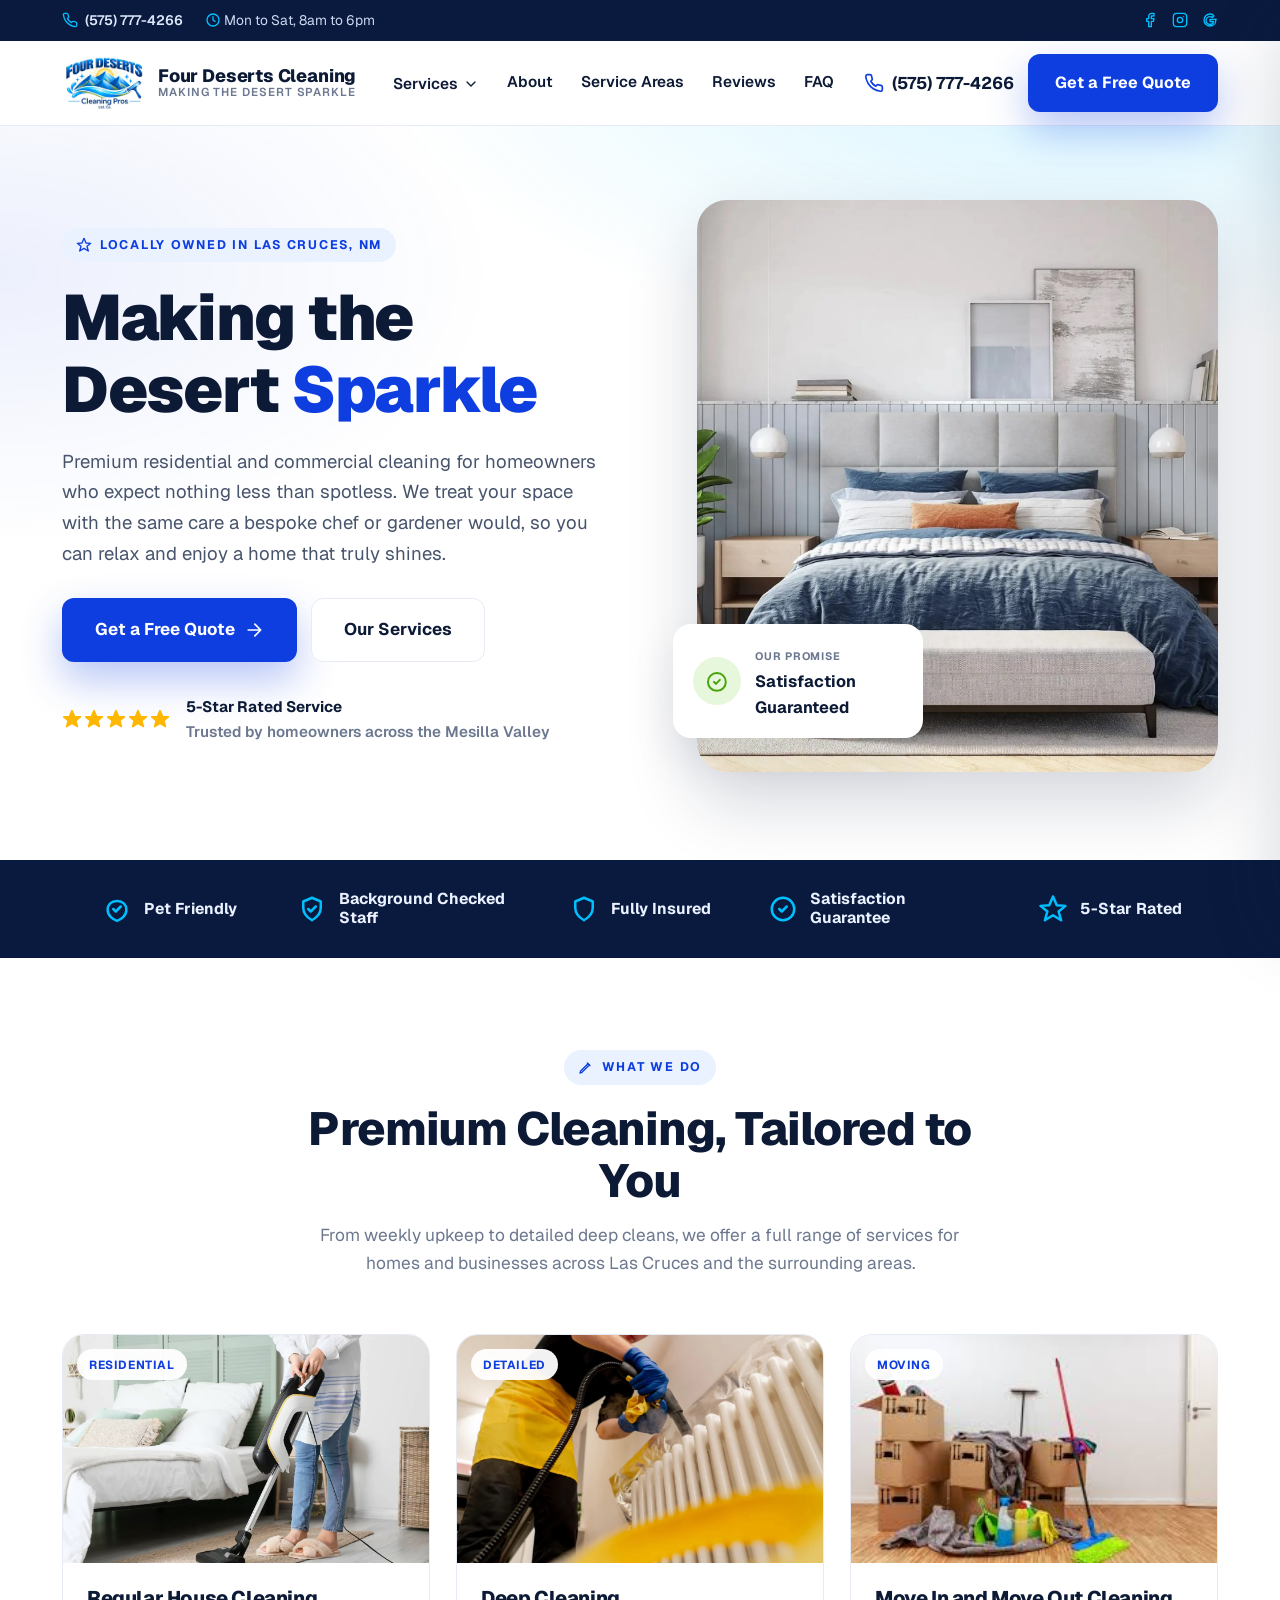
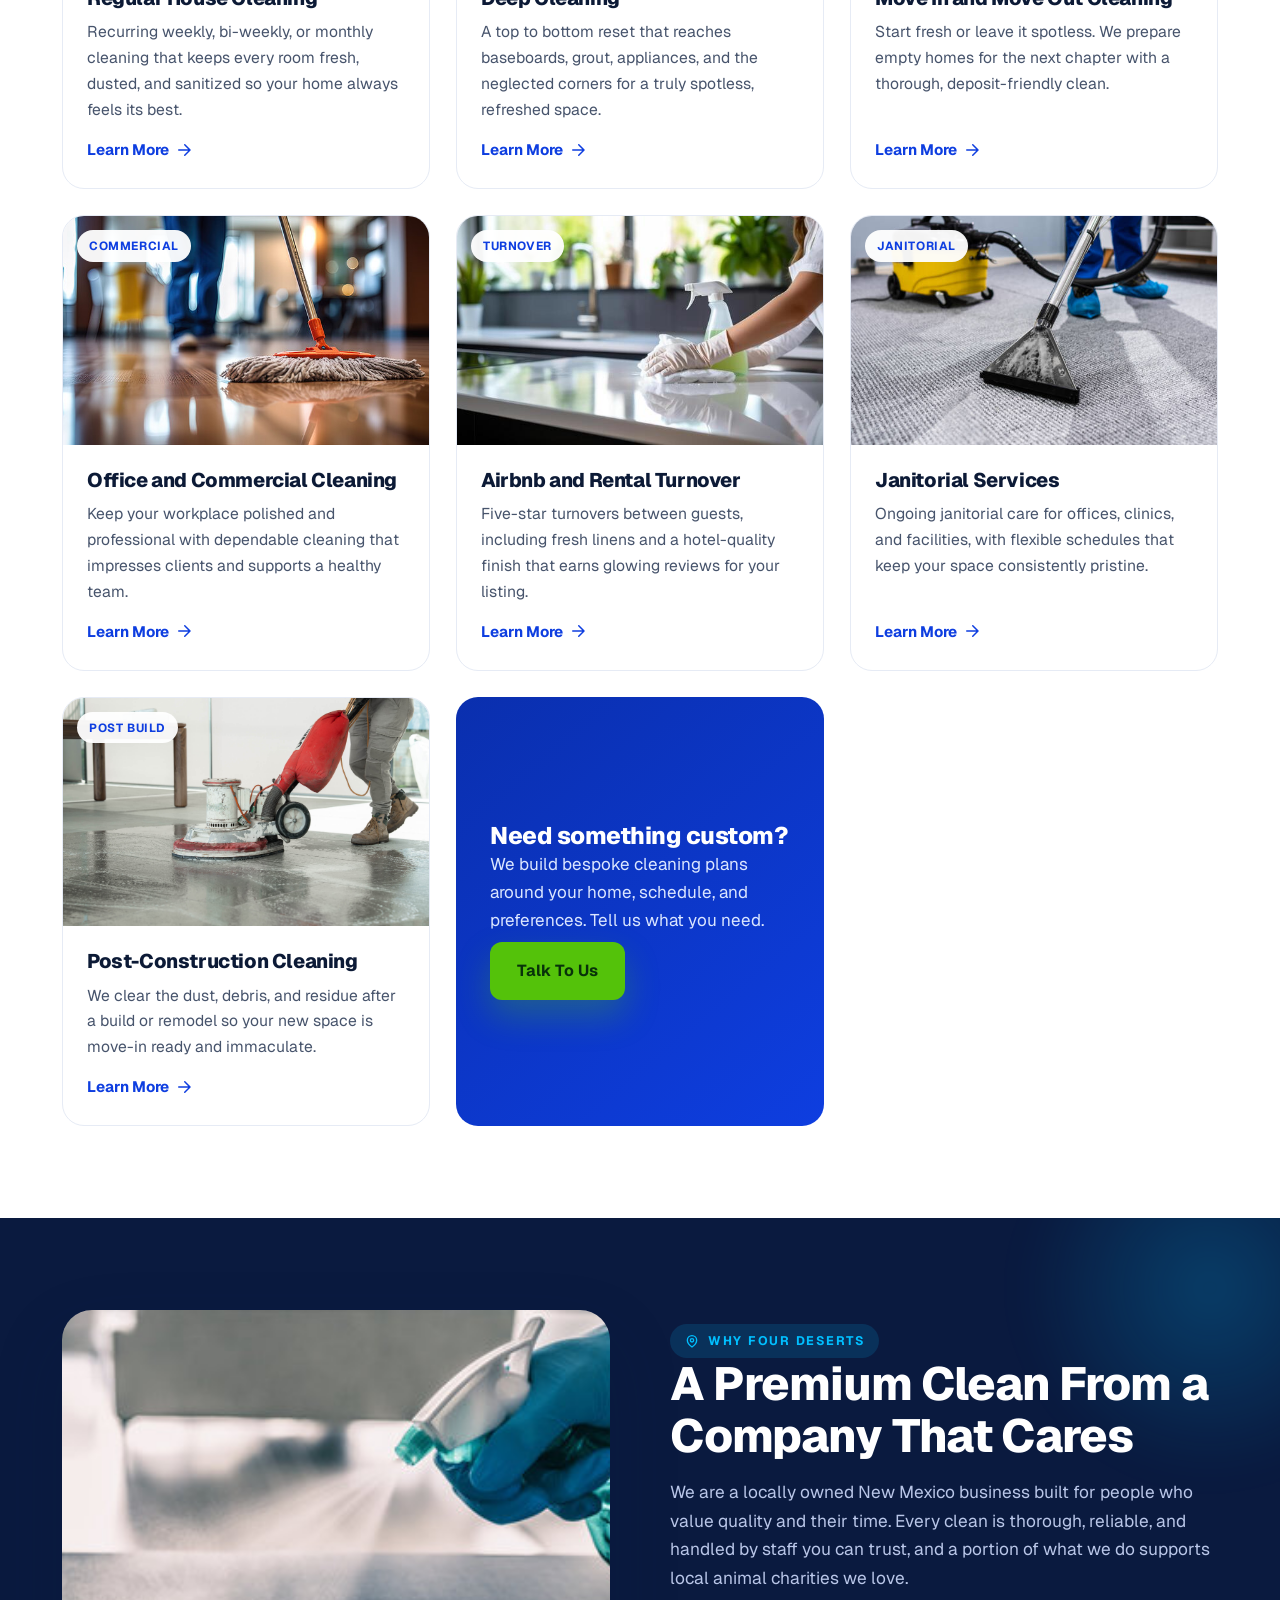
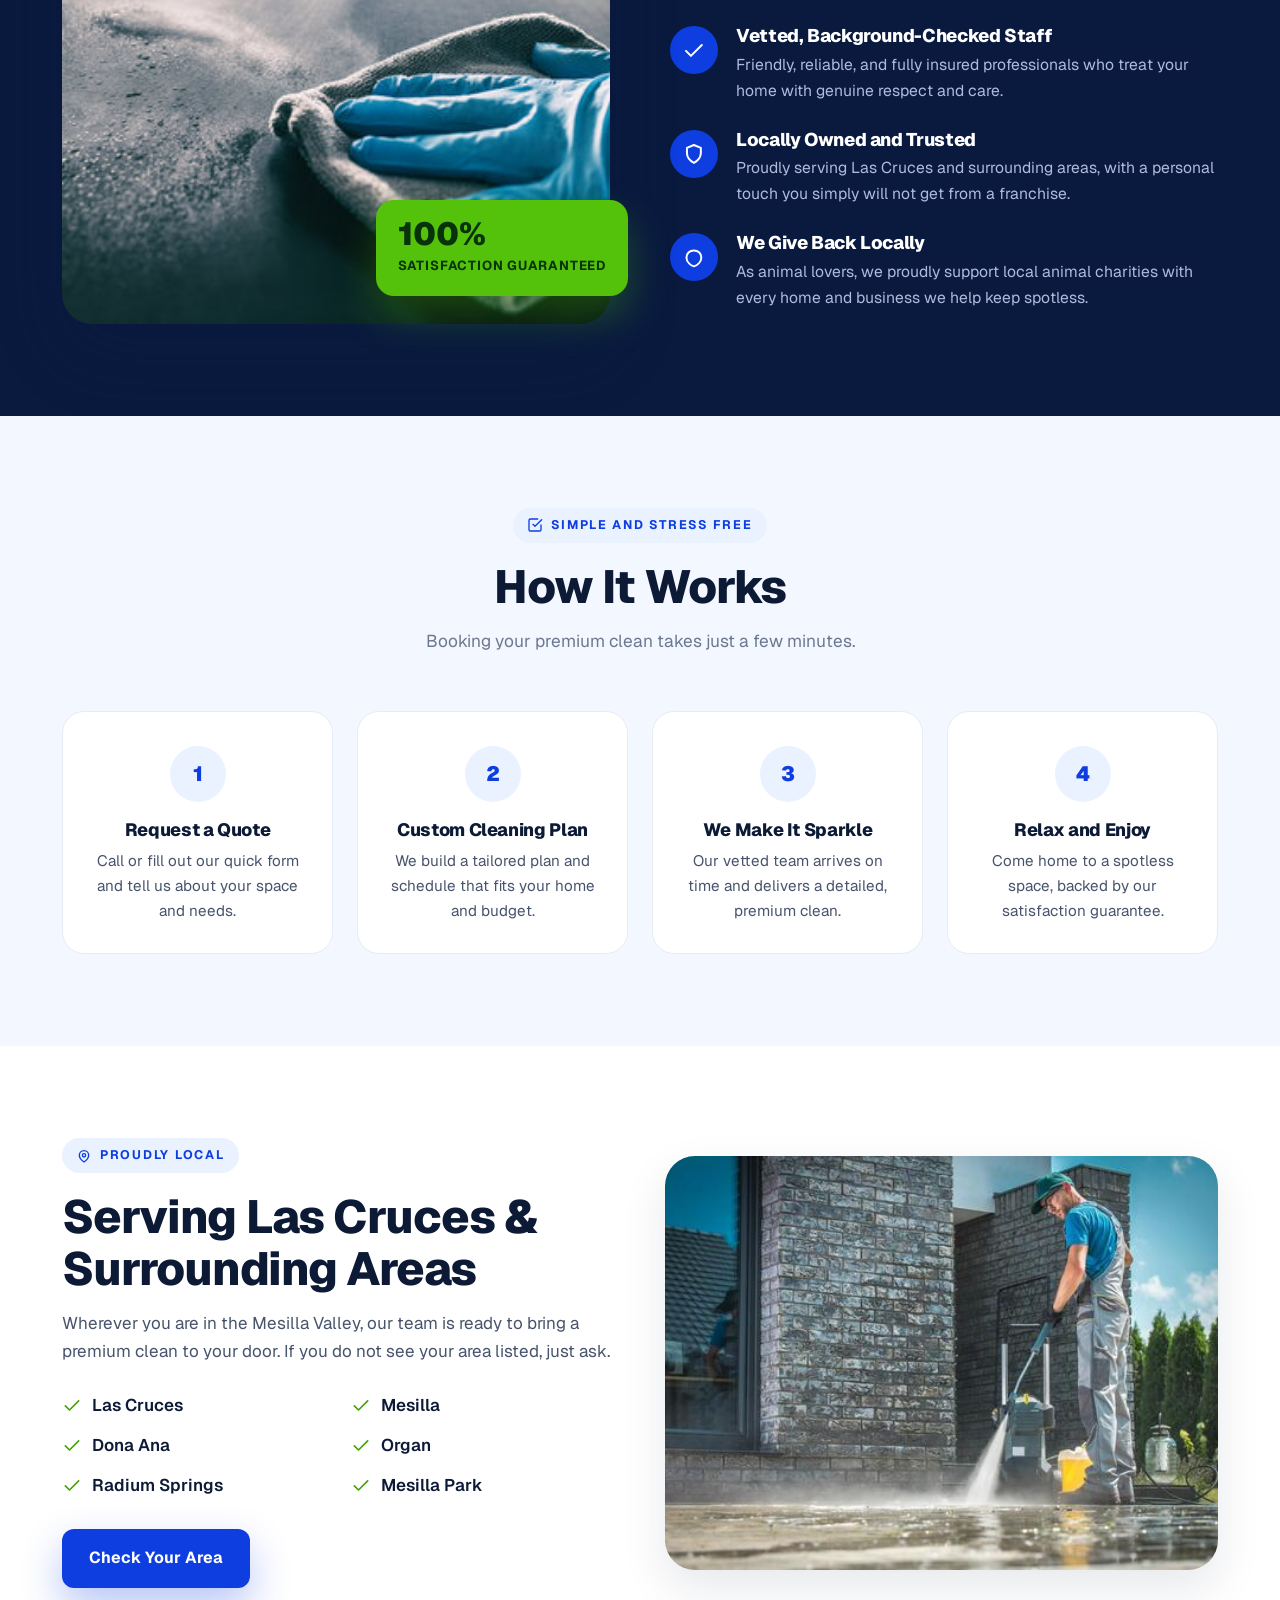
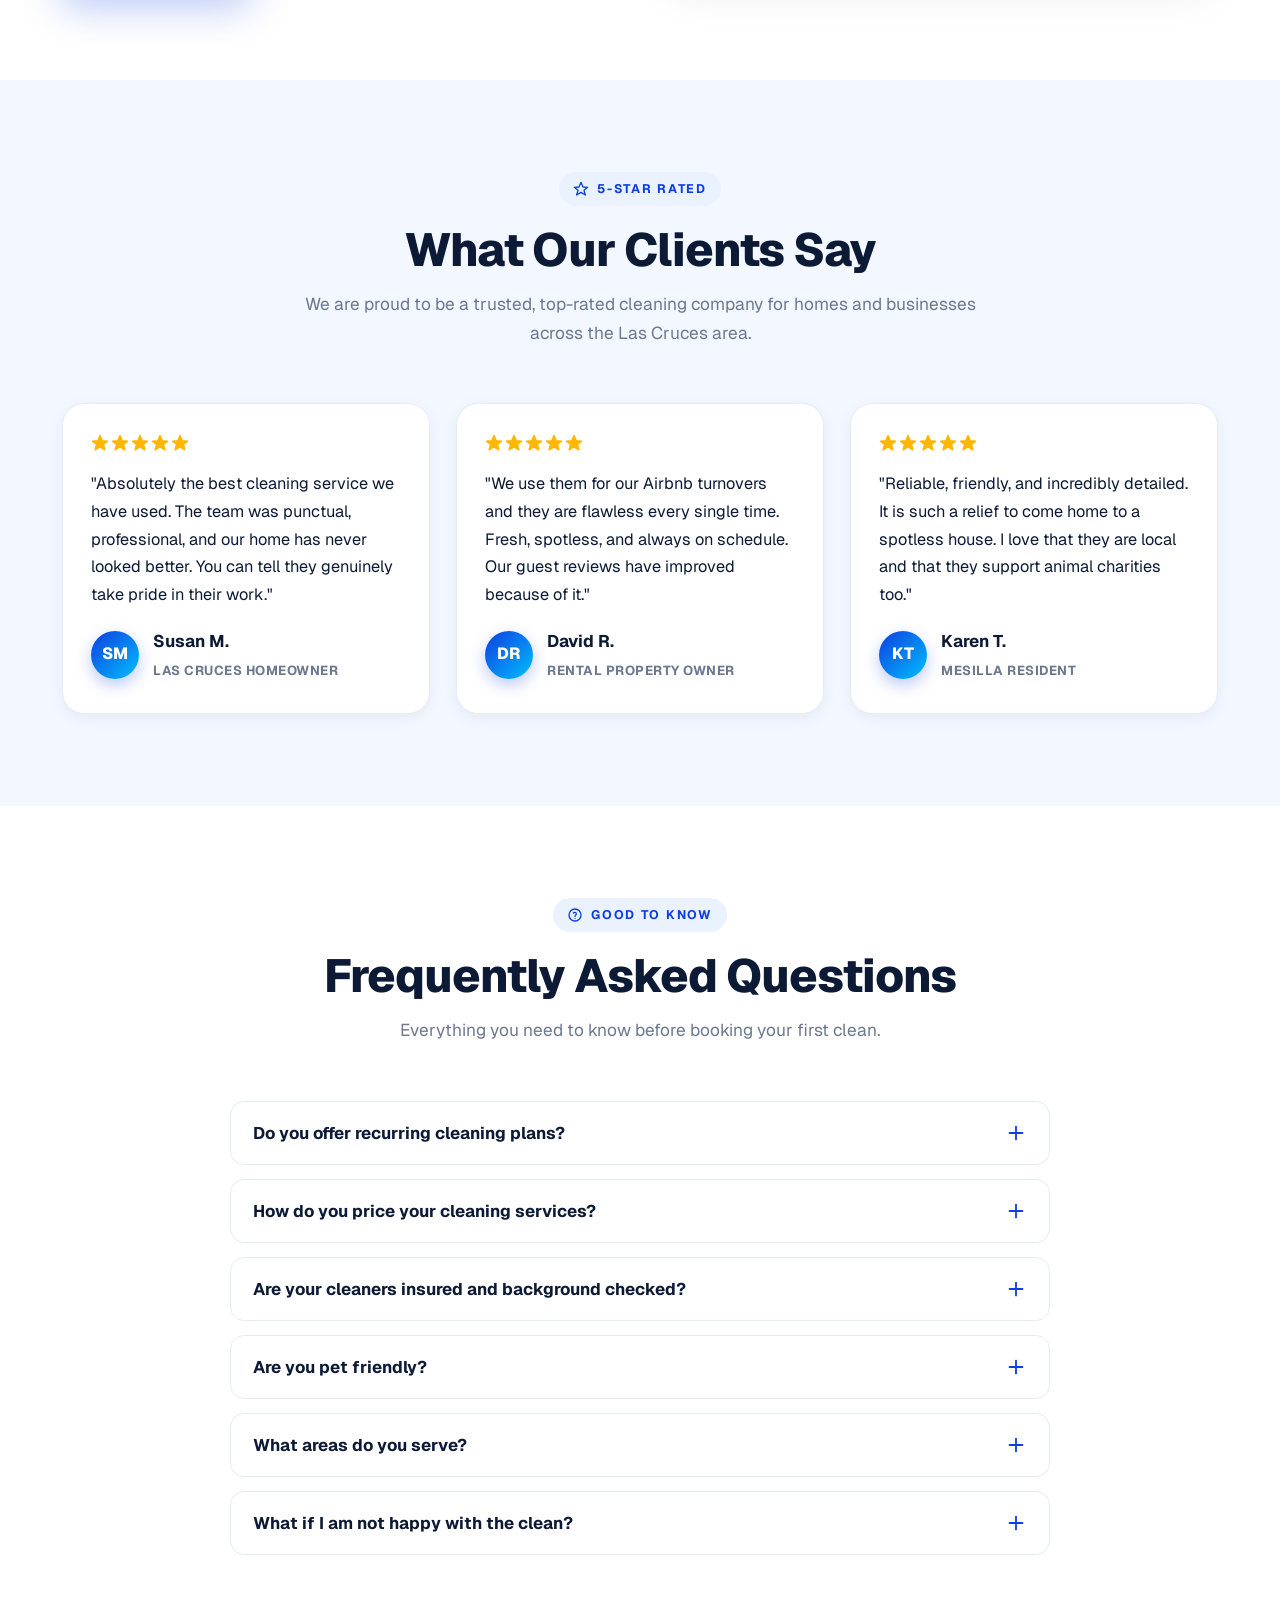
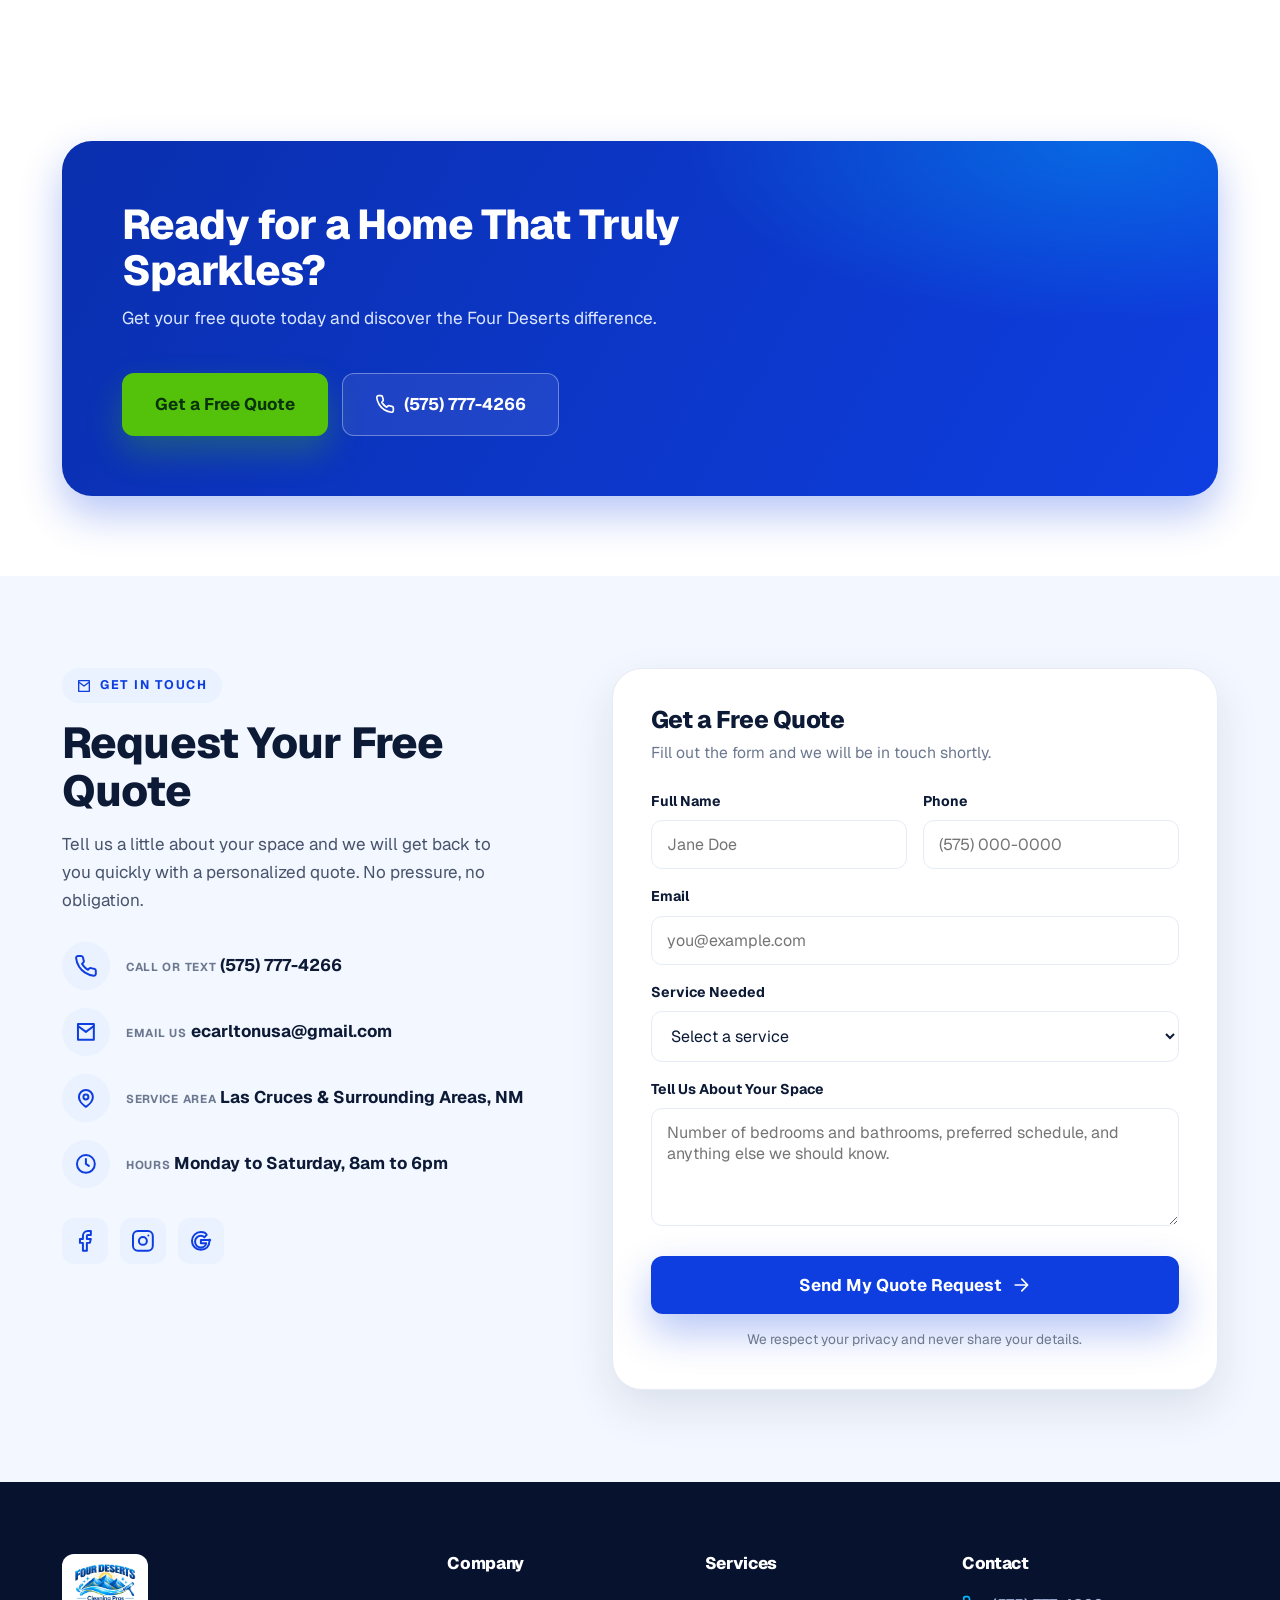
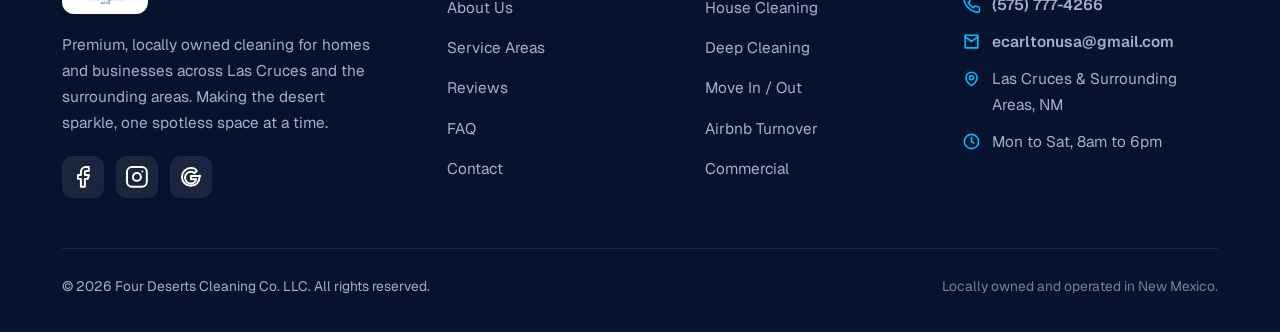
==== commit bffae796: "Add individual service pages with nav dropdown and mobile submenu" ====
--- a/index.html
+++ b/index.html
@@ -143,7 +143,24 @@
 
       <nav class="nav" aria-label="Primary">
         <div class="nav-links">
-          <a href="#services">Services</a>
+          <div class="nav-item has-dropdown">
+            <button class="nav-dd-toggle" aria-haspopup="true" aria-expanded="false">
+              Services
+              <svg class="svg-icon" viewBox="0 0 24 24"><path d="m6 9 6 6 6-6"/></svg>
+            </button>
+            <div class="nav-dropdown" role="menu">
+              <a href="services/house-cleaning.html"><span class="dd-ic"><svg class="svg-icon" viewBox="0 0 24 24"><path d="M3 11l9-8 9 8"/><path d="M5 10v10h14V10"/></svg></span>Regular House Cleaning</a>
+              <a href="services/deep-cleaning.html"><span class="dd-ic"><svg class="svg-icon" viewBox="0 0 24 24"><path d="M12 2 15 9l7 .5-5.5 4.5 2 7L12 17l-6.5 4 2-7L2 9.5 9 9z"/></svg></span>Deep Cleaning</a>
+              <a href="services/move-in-out.html"><span class="dd-ic"><svg class="svg-icon" viewBox="0 0 24 24"><path d="M3 7h11v10H3z"/><path d="M14 10h4l3 3v4h-7z"/><circle cx="7" cy="18" r="1.6"/><circle cx="17.5" cy="18" r="1.6"/></svg></span>Move In &amp; Move Out</a>
+              <a href="services/commercial-cleaning.html"><span class="dd-ic"><svg class="svg-icon" viewBox="0 0 24 24"><path d="M4 21V4h10v17"/><path d="M14 9h6v12"/><path d="M7 8h2M7 12h2M7 16h2"/></svg></span>Office &amp; Commercial</a>
+              <a href="services/airbnb-turnover.html"><span class="dd-ic"><svg class="svg-icon" viewBox="0 0 24 24"><circle cx="8" cy="8" r="4"/><path d="m11 11 9 9"/><path d="m16 16 2-2 3 3-2 2z"/></svg></span>Airbnb &amp; Rental Turnover</a>
+              <a href="services/janitorial.html"><span class="dd-ic"><svg class="svg-icon" viewBox="0 0 24 24"><path d="M10 2h4v5h-4z"/><path d="M9 7h6l1 6H8z"/><path d="M8 13h8v9H8z"/></svg></span>Janitorial Services</a>
+              <a href="services/post-construction.html"><span class="dd-ic"><svg class="svg-icon" viewBox="0 0 24 24"><path d="M3 21h18"/><path d="M5 21V10l7-4 7 4v11"/><path d="M9 21v-6h6v6"/></svg></span>Post-Construction</a>
+              <a href="#services" class="dd-all">View All Services
+                <svg class="svg-icon" viewBox="0 0 24 24" style="margin-left:auto"><path d="M5 12h14M13 5l7 7-7 7"/></svg>
+              </a>
+            </div>
+          </div>
           <a href="#about">About</a>
           <a href="#areas">Service Areas</a>
           <a href="#reviews">Reviews</a>
@@ -175,7 +192,22 @@
         <svg class="svg-icon" viewBox="0 0 24 24"><path d="M18 6 6 18M6 6l12 12"/></svg>
       </button>
     </div>
-    <a class="drawer-link" href="#services">Services</a>
+    <div class="drawer-group">
+      <button class="drawer-sub-toggle" aria-expanded="false">
+        Services
+        <svg class="svg-icon" viewBox="0 0 24 24"><path d="m6 9 6 6 6-6"/></svg>
+      </button>
+      <div class="drawer-sub">
+        <a href="services/house-cleaning.html">Regular House Cleaning</a>
+        <a href="services/deep-cleaning.html">Deep Cleaning</a>
+        <a href="services/move-in-out.html">Move In &amp; Move Out</a>
+        <a href="services/commercial-cleaning.html">Office &amp; Commercial</a>
+        <a href="services/airbnb-turnover.html">Airbnb &amp; Rental Turnover</a>
+        <a href="services/janitorial.html">Janitorial Services</a>
+        <a href="services/post-construction.html">Post-Construction</a>
+        <a href="#services">View All Services</a>
+      </div>
+    </div>
     <a class="drawer-link" href="#about">About Us</a>
     <a class="drawer-link" href="#areas">Service Areas</a>
     <a class="drawer-link" href="#reviews">Reviews</a>
@@ -292,8 +324,8 @@
           <div class="service-body">
             <h3>Regular House Cleaning</h3>
             <p>Recurring weekly, bi-weekly, or monthly cleaning that keeps every
-              room fresh, dusted, and sanitized so your home always feels its best.</p>
-            <a href="#contact" class="service-link">Get a Quote
+              room fresh,               dusted, and sanitized so your home always feels its best.</p>
+            <a href="services/house-cleaning.html" class="service-link">Learn More
               <svg class="svg-icon" viewBox="0 0 24 24"><path d="M5 12h14M13 5l7 7-7 7"/></svg>
             </a>
           </div>
@@ -309,7 +341,7 @@
             <h3>Deep Cleaning</h3>
             <p>A top to bottom reset that reaches baseboards, grout, appliances,
               and the neglected corners for a truly spotless, refreshed space.</p>
-            <a href="#contact" class="service-link">Get a Quote
+            <a href="services/deep-cleaning.html" class="service-link">Learn More
               <svg class="svg-icon" viewBox="0 0 24 24"><path d="M5 12h14M13 5l7 7-7 7"/></svg>
             </a>
           </div>
@@ -325,7 +357,7 @@
             <h3>Move In and Move Out Cleaning</h3>
             <p>Start fresh or leave it spotless. We prepare empty homes for the
               next chapter with a thorough, deposit-friendly clean.</p>
-            <a href="#contact" class="service-link">Get a Quote
+            <a href="services/move-in-out.html" class="service-link">Learn More
               <svg class="svg-icon" viewBox="0 0 24 24"><path d="M5 12h14M13 5l7 7-7 7"/></svg>
             </a>
           </div>
@@ -341,7 +373,7 @@
             <h3>Office and Commercial Cleaning</h3>
             <p>Keep your workplace polished and professional with dependable
               cleaning that impresses clients and supports a healthy team.</p>
-            <a href="#contact" class="service-link">Get a Quote
+            <a href="services/commercial-cleaning.html" class="service-link">Learn More
               <svg class="svg-icon" viewBox="0 0 24 24"><path d="M5 12h14M13 5l7 7-7 7"/></svg>
             </a>
           </div>
@@ -357,7 +389,7 @@
             <h3>Airbnb and Rental Turnover</h3>
             <p>Five-star turnovers between guests, including fresh linens and a
               hotel-quality finish that earns glowing reviews for your listing.</p>
-            <a href="#contact" class="service-link">Get a Quote
+            <a href="services/airbnb-turnover.html" class="service-link">Learn More
               <svg class="svg-icon" viewBox="0 0 24 24"><path d="M5 12h14M13 5l7 7-7 7"/></svg>
             </a>
           </div>
@@ -373,7 +405,7 @@
             <h3>Janitorial Services</h3>
             <p>Ongoing janitorial care for offices, clinics, and facilities, with
               flexible schedules that keep your space consistently pristine.</p>
-            <a href="#contact" class="service-link">Get a Quote
+            <a href="services/janitorial.html" class="service-link">Learn More
               <svg class="svg-icon" viewBox="0 0 24 24"><path d="M5 12h14M13 5l7 7-7 7"/></svg>
             </a>
           </div>
@@ -389,7 +421,7 @@
             <h3>Post-Construction Cleaning</h3>
             <p>We clear the dust, debris, and residue after a build or remodel so
               your new space is move-in ready and immaculate.</p>
-            <a href="#contact" class="service-link">Get a Quote
+            <a href="services/post-construction.html" class="service-link">Learn More
               <svg class="svg-icon" viewBox="0 0 24 24"><path d="M5 12h14M13 5l7 7-7 7"/></svg>
             </a>
           </div>
@@ -866,11 +898,11 @@
         <div>
           <h5>Services</h5>
           <ul>
-            <li><a href="#services">House Cleaning</a></li>
-            <li><a href="#services">Deep Cleaning</a></li>
-            <li><a href="#services">Move In / Out</a></li>
-            <li><a href="#services">Airbnb Turnover</a></li>
-            <li><a href="#services">Commercial</a></li>
+            <li><a href="services/house-cleaning.html">House Cleaning</a></li>
+            <li><a href="services/deep-cleaning.html">Deep Cleaning</a></li>
+            <li><a href="services/move-in-out.html">Move In / Out</a></li>
+            <li><a href="services/airbnb-turnover.html">Airbnb Turnover</a></li>
+            <li><a href="services/commercial-cleaning.html">Commercial</a></li>
           </ul>
         </div>
 
--- a/assets/css/styles.css
+++ b/assets/css/styles.css
@@ -978,14 +978,17 @@
   width: 48px;
   height: 48px;
   border-radius: 999px;
-  background: var(--brand);
+  background: linear-gradient(135deg, var(--brand), var(--sky));
   color: #fff;
   display: flex;
   align-items: center;
   justify-content: center;
   font-weight: 800;
-  font-size: 1.05rem;
+  font-size: 1.02rem;
+  letter-spacing: 0.02em;
+  text-transform: uppercase;
   flex-shrink: 0;
+  box-shadow: 0 6px 16px rgba(14, 62, 224, 0.28);
 }
 
 .review-author strong {
@@ -993,7 +996,7 @@
   color: var(--ink);
 }
 
-.review-author span {
+.review-author > div span {
   font-size: 0.82rem;
   color: var(--muted);
   text-transform: uppercase;
@@ -1502,3 +1505,429 @@
     display: none;
   }
 }
+
+/* =========================================================
+   Nav dropdown (desktop)
+   ========================================================= */
+.nav-item {
+  position: relative;
+}
+
+.nav-item .nav-dd-toggle {
+  display: inline-flex;
+  align-items: center;
+  gap: 5px;
+  font-size: 0.96rem;
+  font-weight: 600;
+  color: var(--ink);
+  background: none;
+  border: none;
+  font-family: inherit;
+  cursor: pointer;
+  padding: 0;
+}
+
+.nav-item .nav-dd-toggle:hover {
+  color: var(--brand);
+}
+
+.nav-item .nav-dd-toggle .svg-icon {
+  width: 16px;
+  height: 16px;
+  transition: transform 0.2s ease;
+}
+
+.nav-item:hover .nav-dd-toggle .svg-icon {
+  transform: rotate(180deg);
+}
+
+.nav-dropdown {
+  position: absolute;
+  top: calc(100% + 14px);
+  left: 50%;
+  transform: translateX(-50%) translateY(8px);
+  min-width: 300px;
+  background: #fff;
+  border: 1px solid var(--line);
+  border-radius: 16px;
+  box-shadow: var(--shadow);
+  padding: 10px;
+  opacity: 0;
+  visibility: hidden;
+  transition: opacity 0.2s ease, transform 0.2s ease, visibility 0.2s ease;
+  z-index: 70;
+}
+
+/* hover bridge so the menu does not close in the gap */
+.nav-item::after {
+  content: "";
+  position: absolute;
+  top: 100%;
+  left: 0;
+  right: 0;
+  height: 16px;
+}
+
+.nav-item:hover .nav-dropdown,
+.nav-item:focus-within .nav-dropdown {
+  opacity: 1;
+  visibility: visible;
+  transform: translateX(-50%) translateY(0);
+}
+
+.nav-dropdown a {
+  display: flex;
+  align-items: center;
+  gap: 12px;
+  padding: 11px 13px;
+  border-radius: 11px;
+  font-size: 0.94rem;
+  font-weight: 600;
+  color: var(--ink);
+  transition: background 0.15s ease, color 0.15s ease;
+}
+
+.nav-dropdown a:hover {
+  background: var(--bg-soft);
+  color: var(--brand);
+}
+
+.nav-dropdown a .dd-ic {
+  width: 34px;
+  height: 34px;
+  border-radius: 9px;
+  background: var(--bg-soft-2);
+  color: var(--brand);
+  display: flex;
+  align-items: center;
+  justify-content: center;
+  flex-shrink: 0;
+}
+
+.nav-dropdown a .dd-ic .svg-icon {
+  width: 18px;
+  height: 18px;
+}
+
+.nav-dropdown .dd-all {
+  margin-top: 6px;
+  border-top: 1px solid var(--line);
+  border-radius: 0 0 11px 11px;
+  color: var(--brand);
+  font-weight: 700;
+}
+
+/* =========================================================
+   Mobile drawer submenu
+   ========================================================= */
+.drawer-group {
+  border-bottom: 1px solid var(--line);
+}
+
+.drawer-sub-toggle {
+  width: 100%;
+  background: none;
+  border: none;
+  font-family: inherit;
+  padding: 15px 6px;
+  font-weight: 600;
+  font-size: 1.05rem;
+  color: var(--ink);
+  display: flex;
+  align-items: center;
+  justify-content: space-between;
+  cursor: pointer;
+}
+
+.drawer-sub-toggle .svg-icon {
+  width: 20px;
+  height: 20px;
+  color: var(--brand);
+  transition: transform 0.25s ease;
+}
+
+.drawer-group.open .drawer-sub-toggle .svg-icon {
+  transform: rotate(180deg);
+}
+
+.drawer-sub {
+  max-height: 0;
+  overflow: hidden;
+  transition: max-height 0.3s ease;
+}
+
+.drawer-sub a {
+  display: block;
+  padding: 12px 6px 12px 18px;
+  font-size: 0.98rem;
+  font-weight: 600;
+  color: var(--body);
+}
+
+.drawer-sub a:hover {
+  color: var(--brand);
+}
+
+/* =========================================================
+   Service pages
+   ========================================================= */
+.svc-hero {
+  position: relative;
+  background:
+    radial-gradient(1100px 460px at 88% -10%, rgba(0, 191, 255, 0.16), transparent 60%),
+    radial-gradient(760px 420px at 0% 10%, rgba(14, 62, 224, 0.07), transparent 55%),
+    var(--bg);
+  padding: 56px 0 76px;
+  overflow: hidden;
+}
+
+.breadcrumb {
+  display: flex;
+  align-items: center;
+  gap: 8px;
+  font-size: 0.86rem;
+  font-weight: 600;
+  color: var(--muted);
+  margin-bottom: 22px;
+  flex-wrap: wrap;
+}
+
+.breadcrumb a {
+  color: var(--muted);
+}
+
+.breadcrumb a:hover {
+  color: var(--brand);
+}
+
+.breadcrumb .sep {
+  color: var(--line);
+}
+
+.breadcrumb .current {
+  color: var(--brand);
+}
+
+.svc-hero-grid {
+  display: grid;
+  grid-template-columns: 1.02fr 0.98fr;
+  gap: 56px;
+  align-items: center;
+}
+
+.svc-hero h1 {
+  font-size: clamp(2.2rem, 4.6vw, 3.4rem);
+  font-weight: 900;
+  margin: 16px 0 18px;
+}
+
+.svc-hero p.lead {
+  font-size: 1.12rem;
+  color: var(--body);
+  max-width: 540px;
+  margin-bottom: 28px;
+}
+
+.svc-hero-actions {
+  display: flex;
+  flex-wrap: wrap;
+  gap: 14px;
+}
+
+.svc-hero-media {
+  position: relative;
+}
+
+.svc-hero-media img {
+  width: 100%;
+  aspect-ratio: 4 / 3.4;
+  object-fit: cover;
+  border-radius: var(--radius-xl);
+  box-shadow: var(--shadow-lg);
+}
+
+.svc-hero-media .hero-glow {
+  inset: -8% -6% auto auto;
+}
+
+/* Included section */
+.included-grid {
+  display: grid;
+  grid-template-columns: 1.05fr 0.95fr;
+  gap: 54px;
+  align-items: center;
+}
+
+.included-grid.reverse {
+  direction: rtl;
+}
+
+.included-grid.reverse > * {
+  direction: ltr;
+}
+
+.included-copy .eyebrow {
+  margin-bottom: 16px;
+}
+
+.included-copy h2 {
+  font-size: clamp(1.8rem, 3.6vw, 2.5rem);
+  margin-bottom: 14px;
+}
+
+.included-copy > p {
+  color: var(--body);
+  margin-bottom: 24px;
+}
+
+.checklist {
+  display: grid;
+  grid-template-columns: 1fr 1fr;
+  gap: 12px 22px;
+}
+
+.checklist li {
+  display: flex;
+  align-items: flex-start;
+  gap: 10px;
+  font-weight: 600;
+  color: var(--ink);
+  font-size: 0.98rem;
+}
+
+.checklist .svg-icon {
+  width: 21px;
+  height: 21px;
+  color: var(--green-dark);
+  flex-shrink: 0;
+  margin-top: 1px;
+}
+
+.included-media img {
+  width: 100%;
+  aspect-ratio: 4 / 4.2;
+  object-fit: cover;
+  border-radius: var(--radius-xl);
+  box-shadow: var(--shadow);
+}
+
+/* Benefits */
+.svc-benefits {
+  display: grid;
+  grid-template-columns: repeat(3, 1fr);
+  gap: 24px;
+}
+
+.svc-benefit {
+  background: #fff;
+  border: 1px solid var(--line);
+  border-radius: var(--radius-lg);
+  padding: 30px 26px;
+  text-align: center;
+}
+
+.svc-benefit .icon-circle {
+  margin: 0 auto 16px;
+  background: var(--bg-soft-2);
+  color: var(--brand);
+  width: 56px;
+  height: 56px;
+}
+
+.svc-benefit h4 {
+  font-size: 1.14rem;
+  margin-bottom: 8px;
+}
+
+.svc-benefit p {
+  font-size: 0.96rem;
+  color: var(--body);
+}
+
+/* Gallery */
+.svc-gallery {
+  display: grid;
+  grid-template-columns: repeat(3, 1fr);
+  gap: 22px;
+}
+
+.svc-gallery img {
+  width: 100%;
+  aspect-ratio: 4 / 3;
+  object-fit: cover;
+  border-radius: var(--radius-lg);
+  box-shadow: var(--shadow-sm);
+}
+
+/* Related services */
+.related-grid {
+  display: grid;
+  grid-template-columns: repeat(4, 1fr);
+  gap: 18px;
+}
+
+.related-card {
+  display: flex;
+  align-items: center;
+  gap: 12px;
+  background: #fff;
+  border: 1px solid var(--line);
+  border-radius: 14px;
+  padding: 16px 18px;
+  font-weight: 700;
+  color: var(--ink);
+  transition: border-color 0.2s ease, transform 0.2s ease,
+    box-shadow 0.2s ease;
+}
+
+.related-card:hover {
+  border-color: var(--brand);
+  transform: translateY(-3px);
+  box-shadow: var(--shadow-sm);
+  color: var(--brand);
+}
+
+.related-card .icon-circle {
+  width: 42px;
+  height: 42px;
+  background: var(--bg-soft-2);
+  color: var(--brand);
+}
+
+.related-card .icon-circle .svg-icon {
+  width: 20px;
+  height: 20px;
+}
+
+@media (max-width: 1024px) {
+  .svc-hero-grid,
+  .included-grid {
+    grid-template-columns: 1fr;
+    gap: 40px;
+  }
+  .included-grid.reverse {
+    direction: ltr;
+  }
+  .svc-hero-media,
+  .included-media {
+    max-width: 560px;
+    margin-inline: auto;
+    width: 100%;
+  }
+  .svc-benefits,
+  .related-grid {
+    grid-template-columns: repeat(2, 1fr);
+  }
+}
+
+@media (max-width: 680px) {
+  .svc-gallery,
+  .svc-benefits,
+  .checklist,
+  .related-grid {
+    grid-template-columns: 1fr;
+  }
+  .svc-hero {
+    padding: 36px 0 56px;
+  }
+}
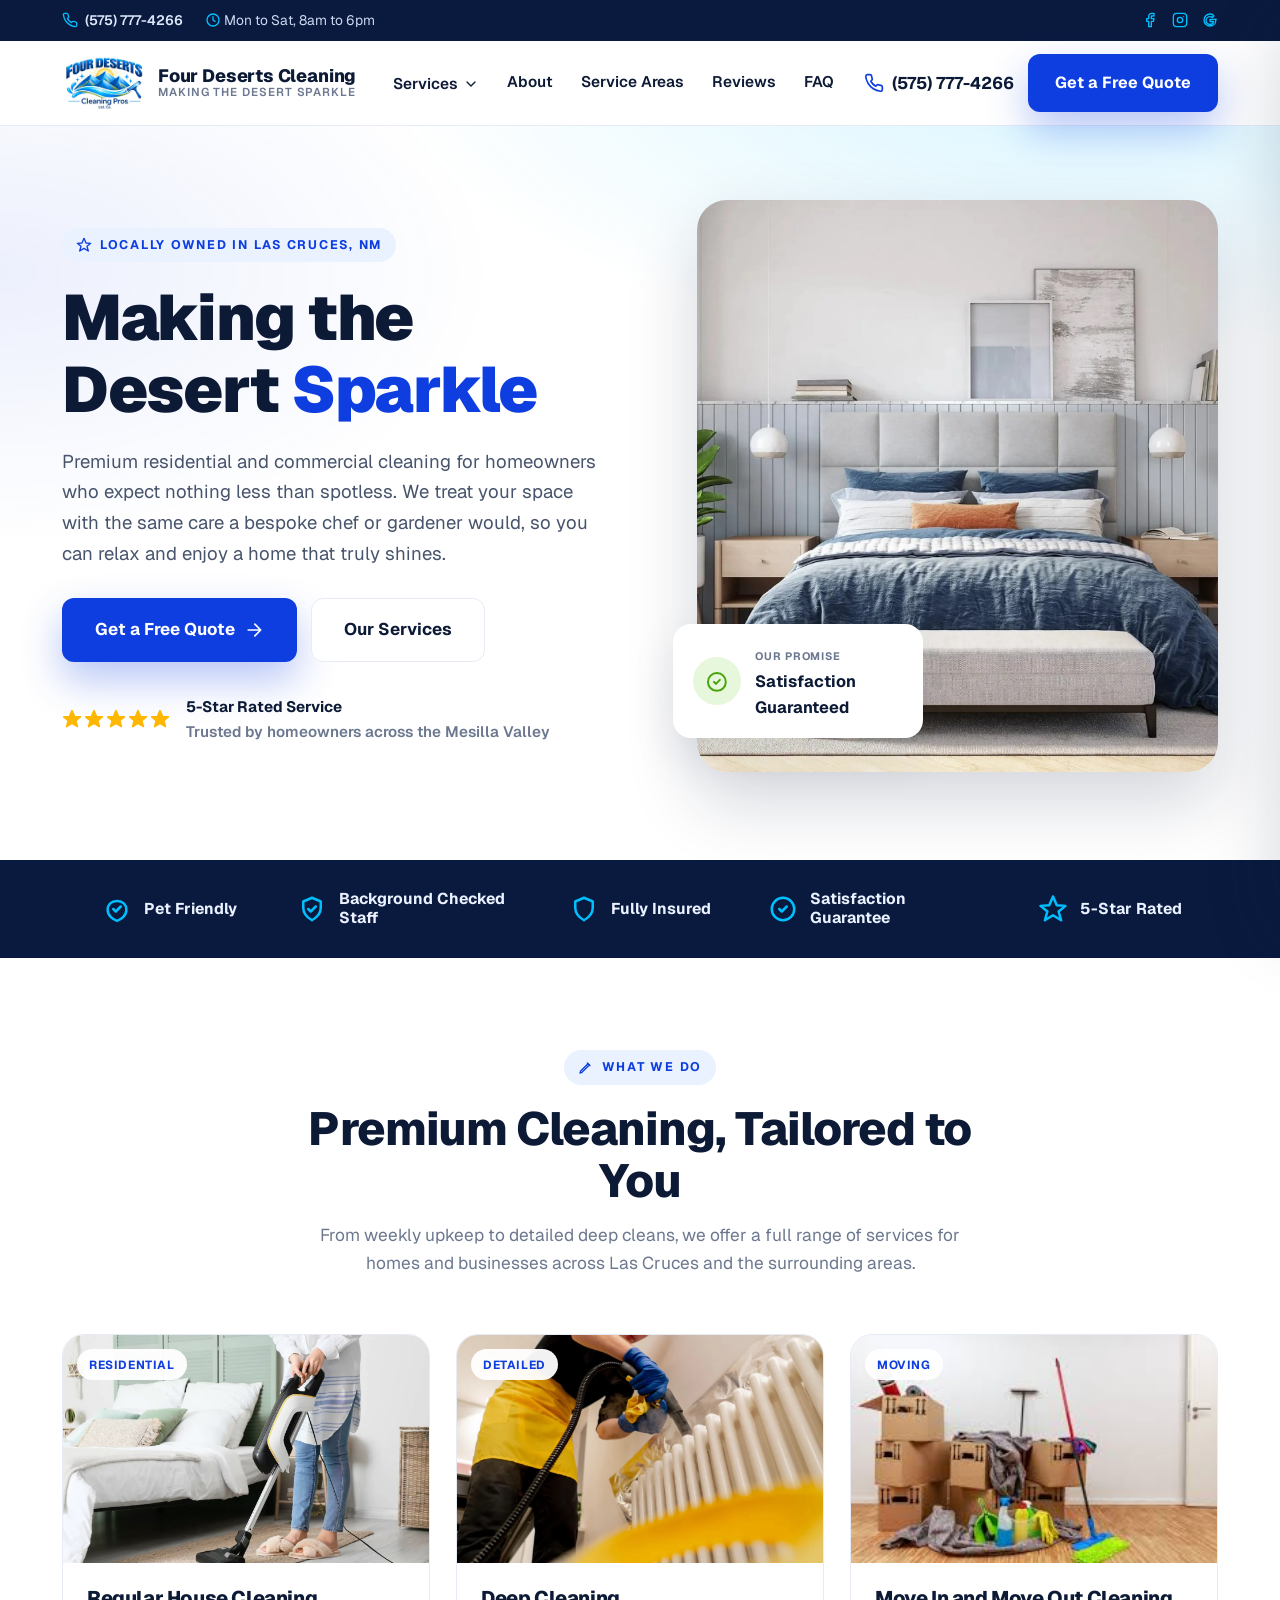
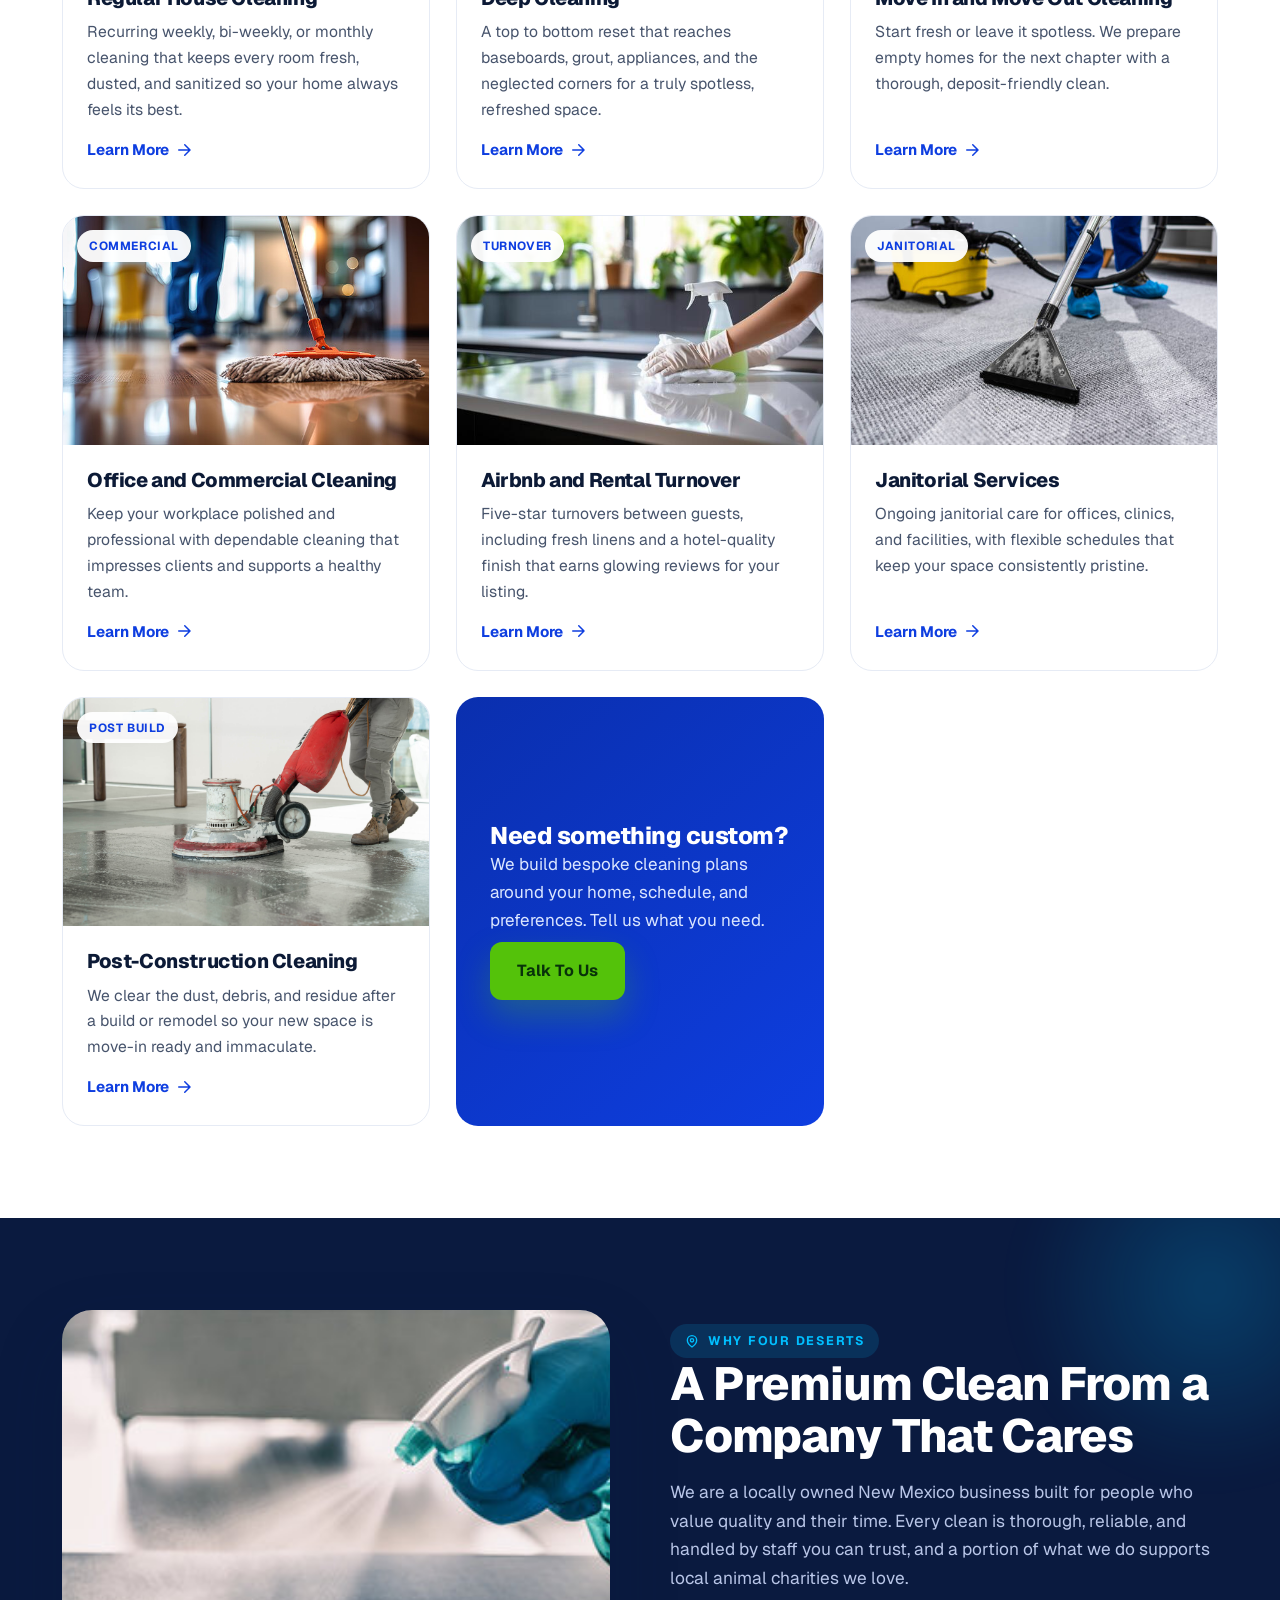
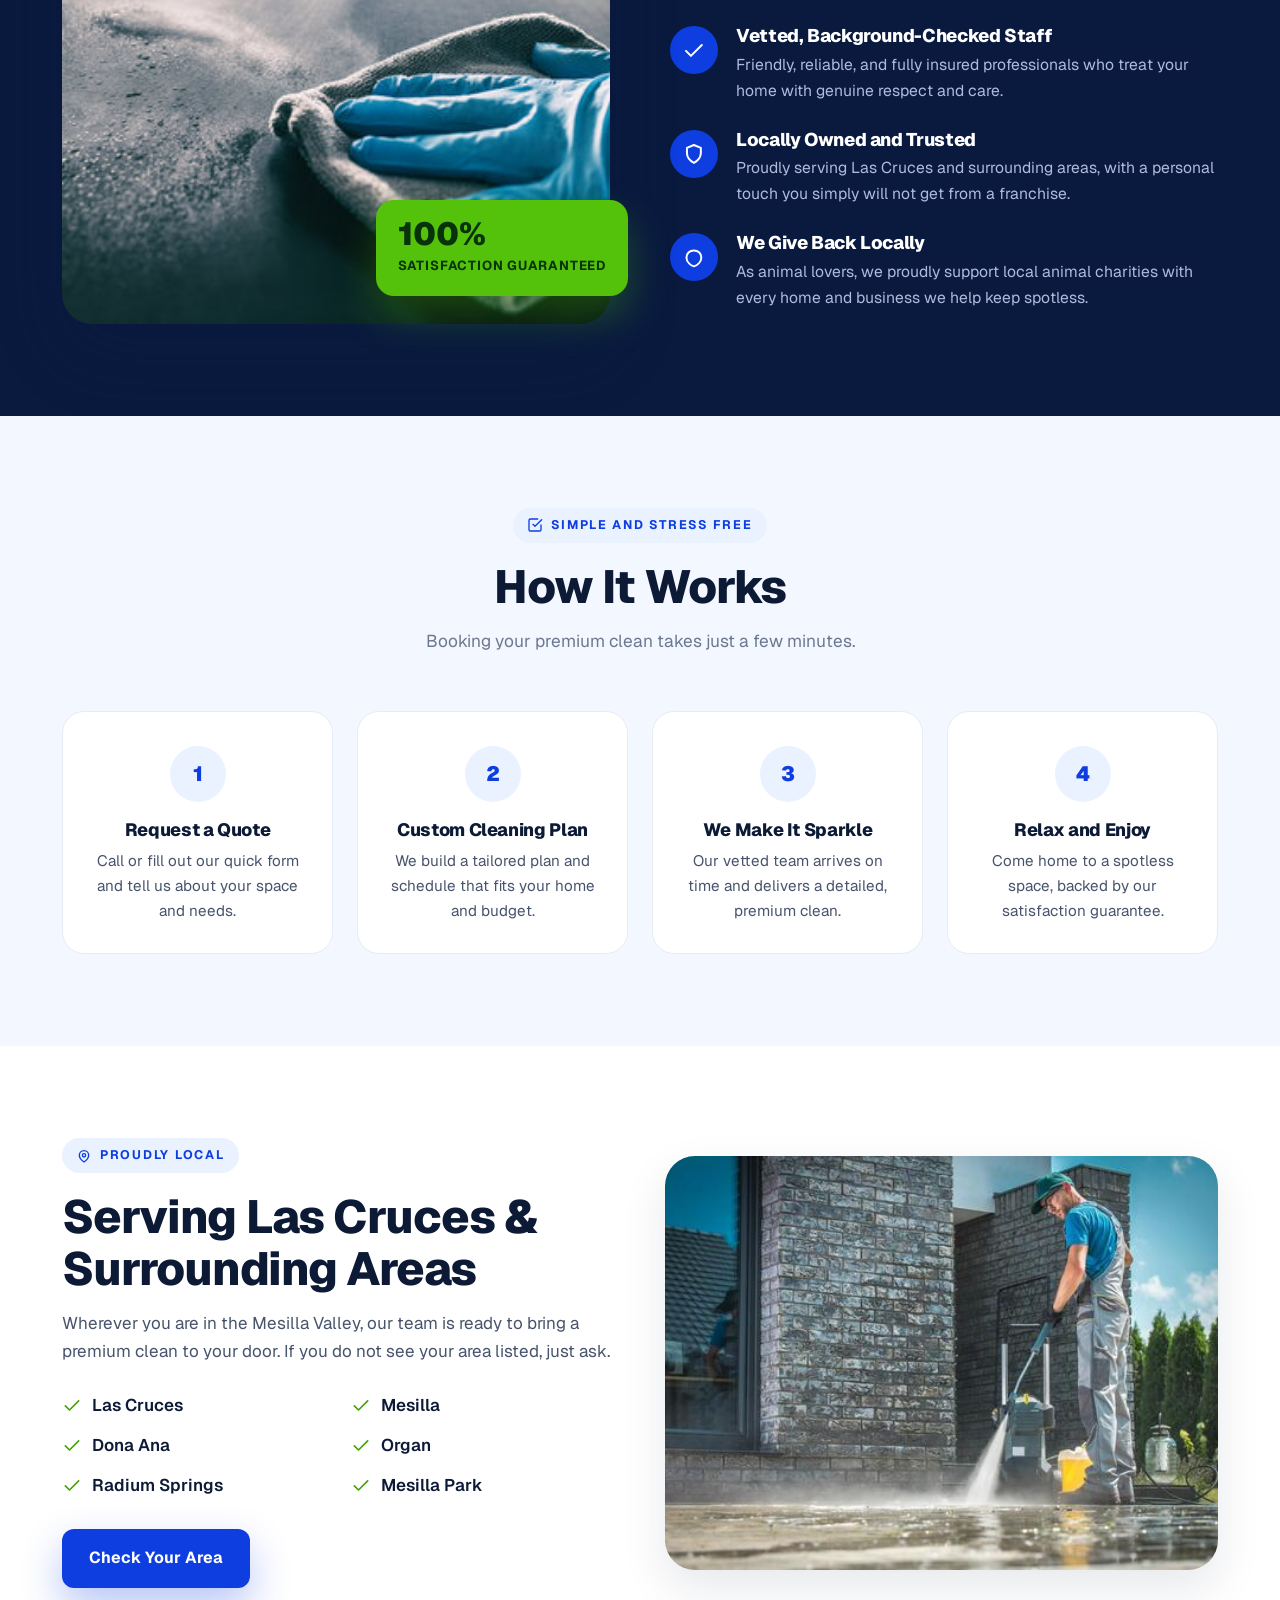
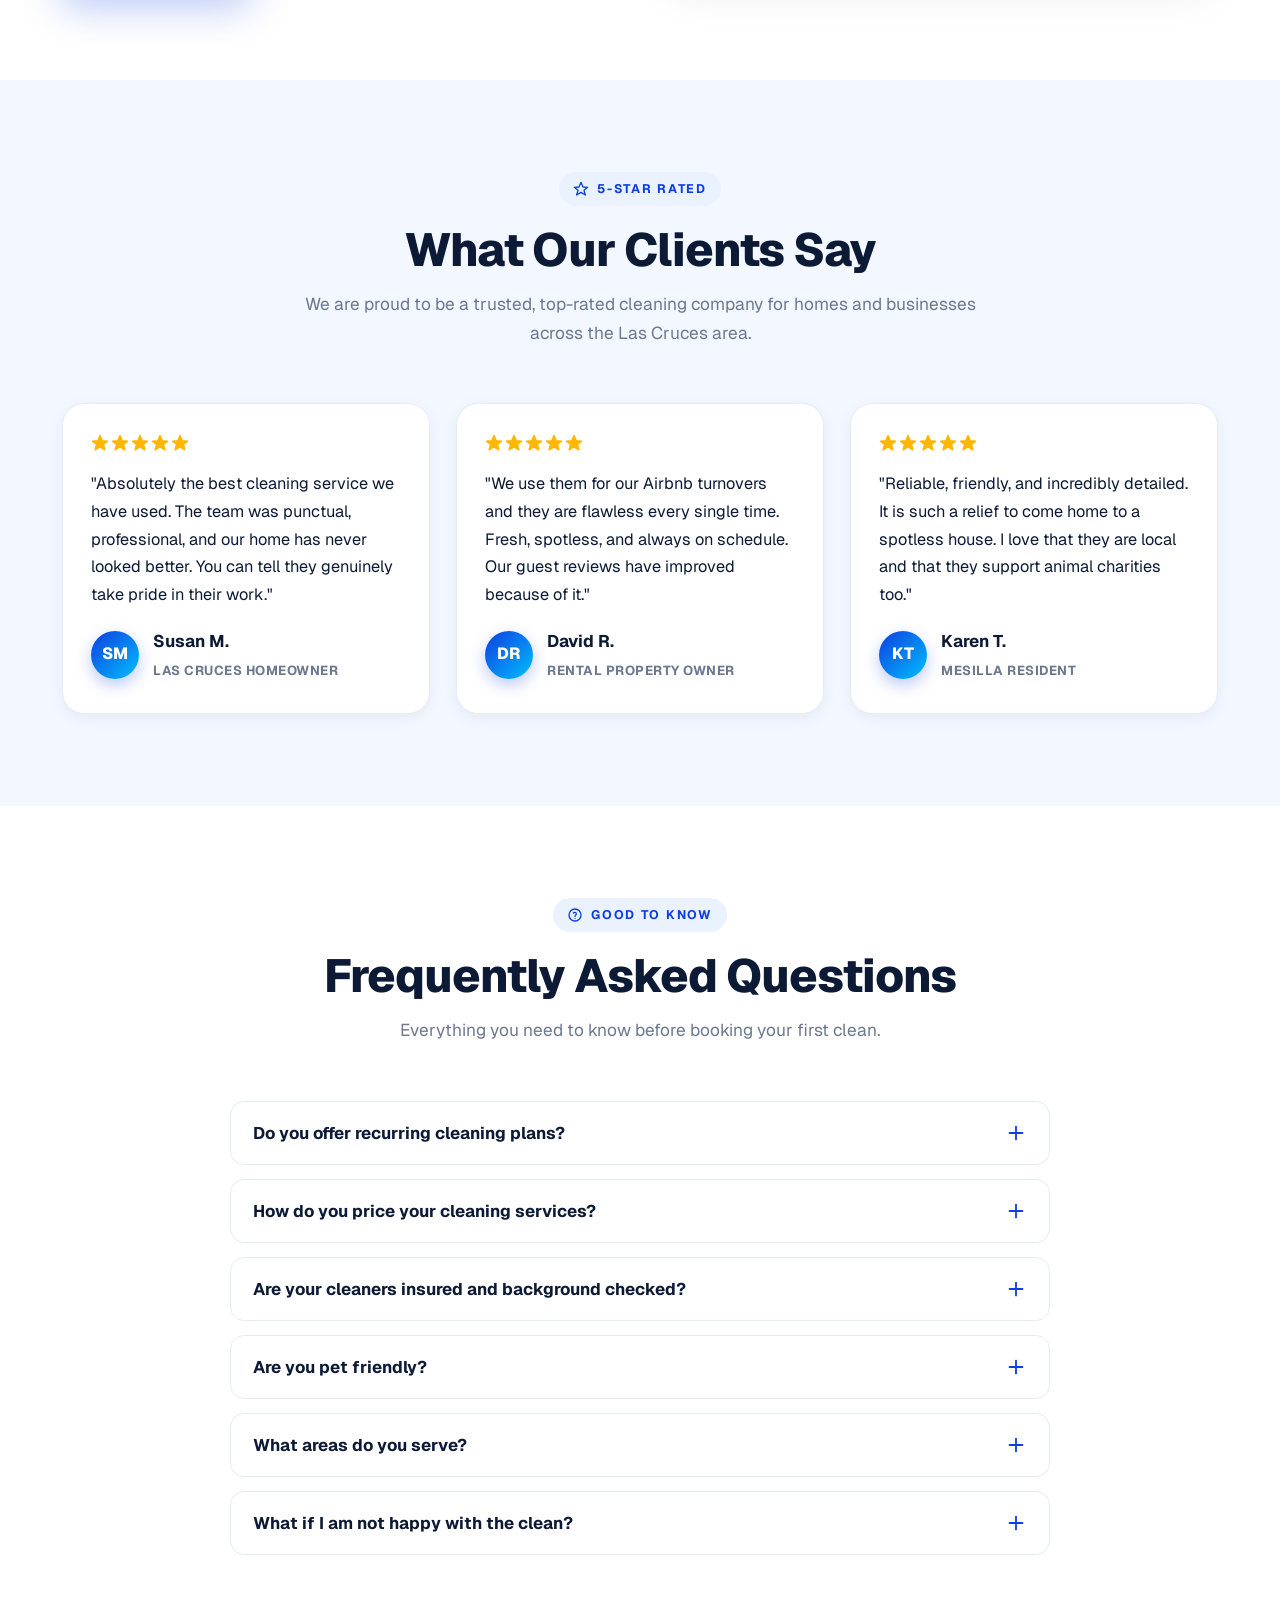
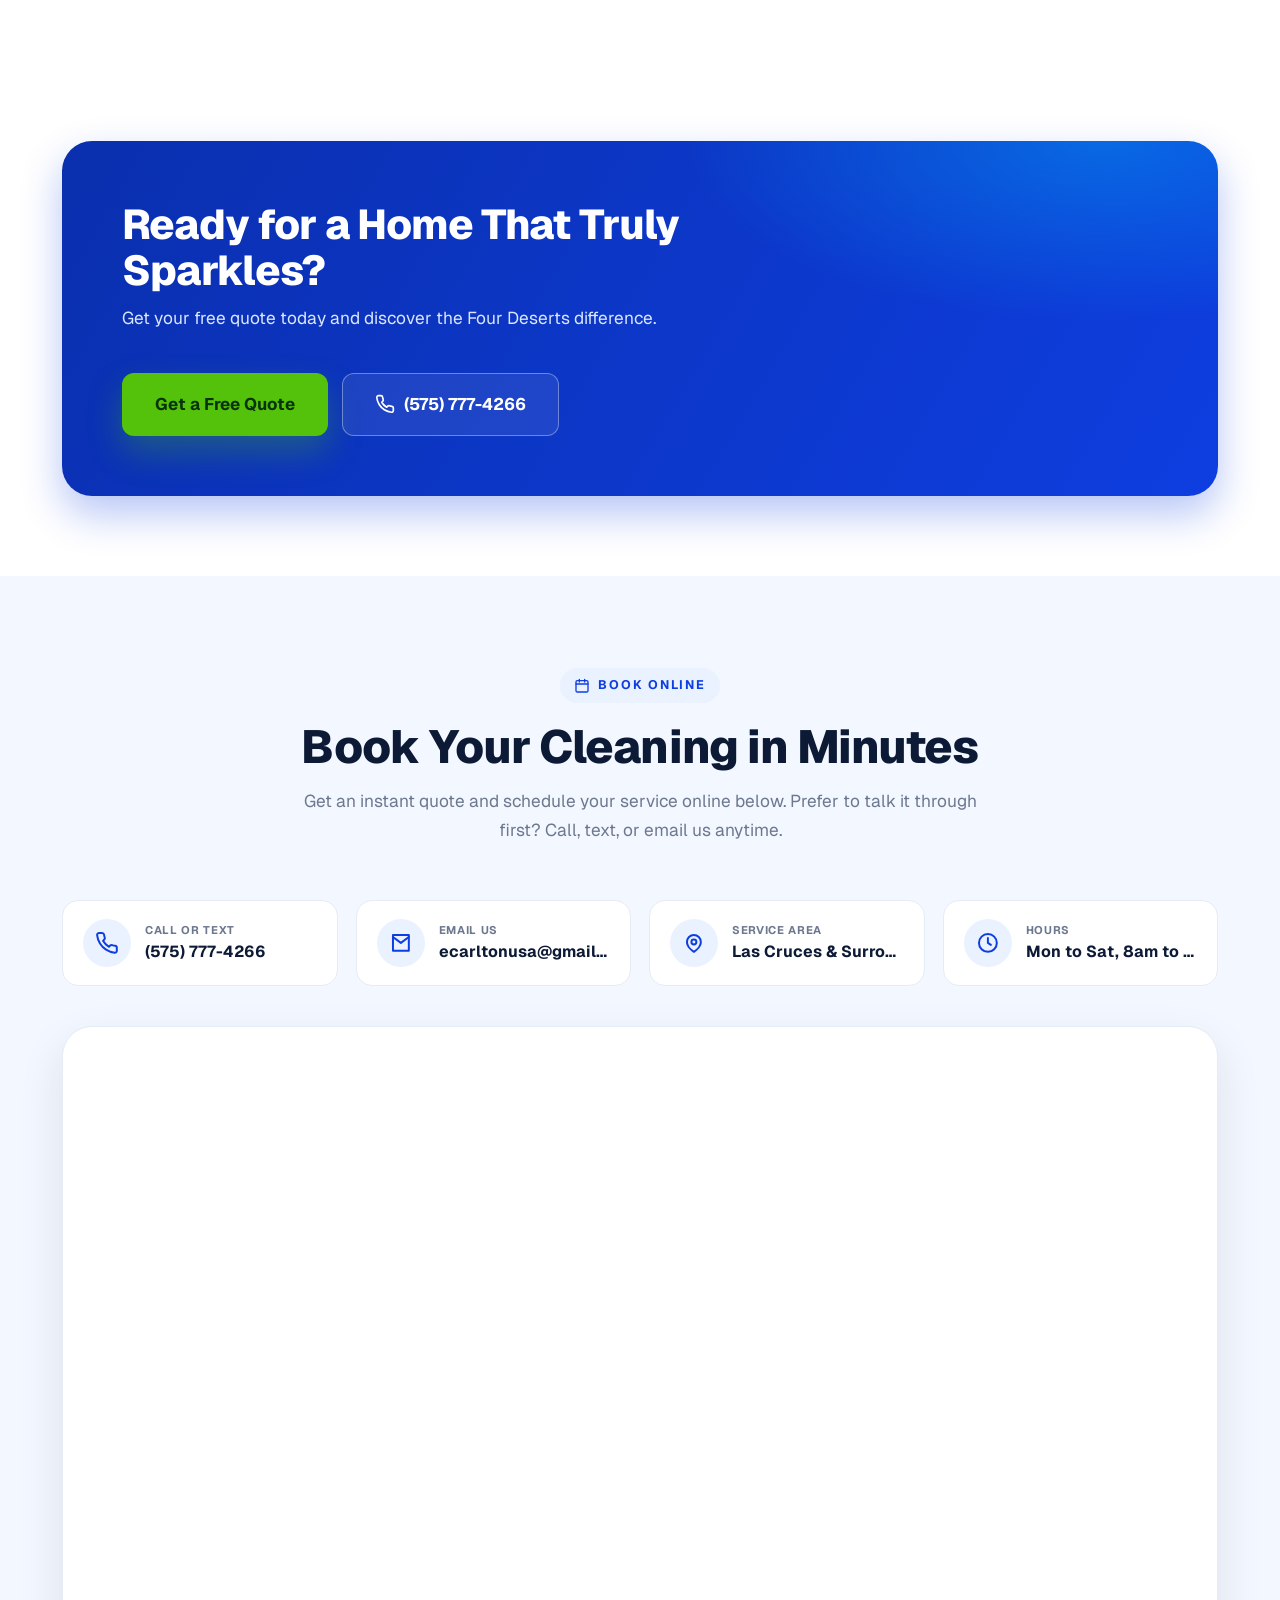
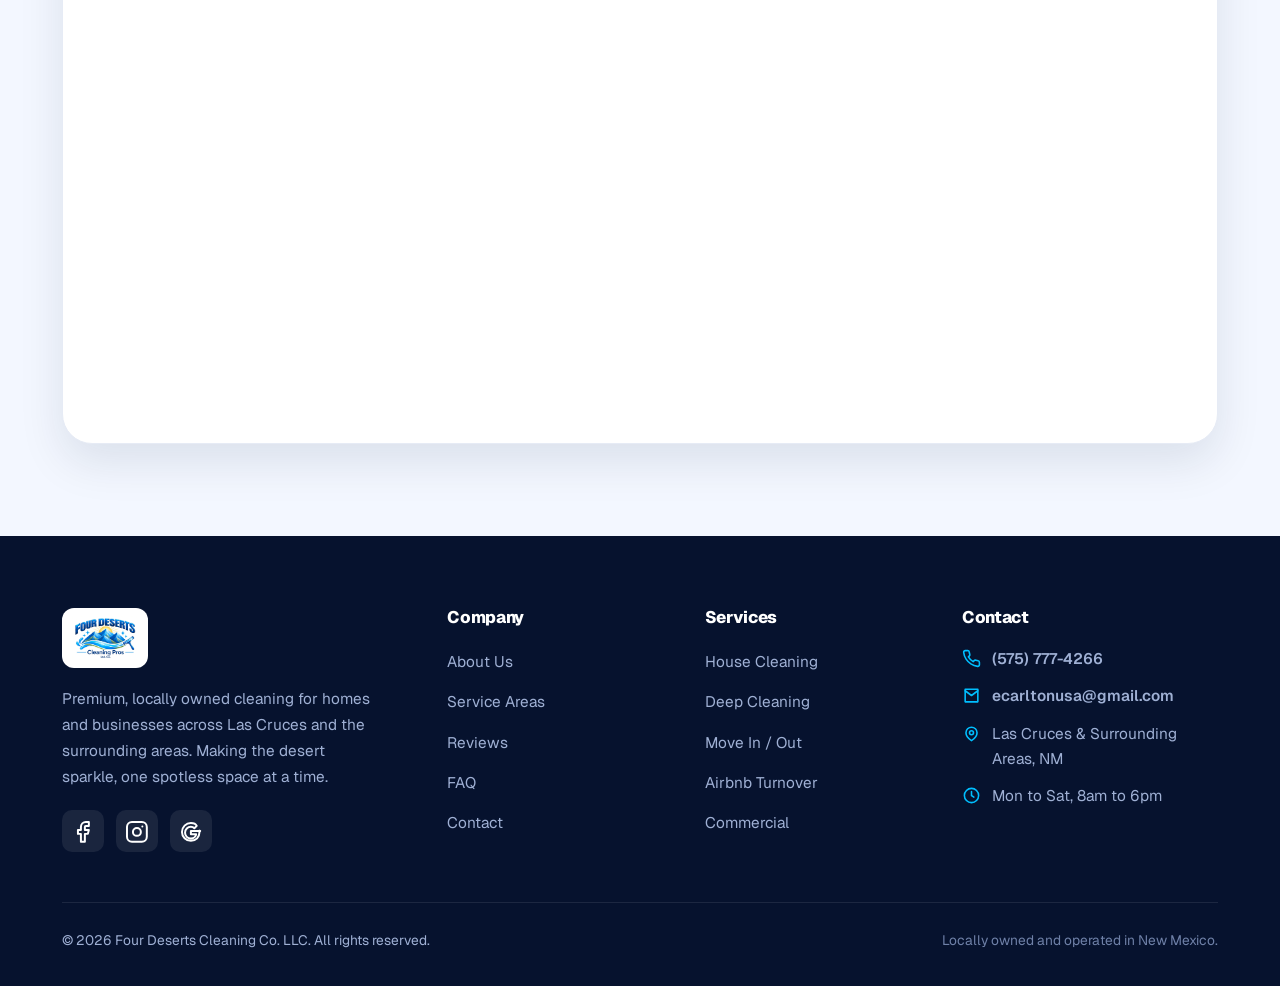
==== commit 28fab131: "Replace quote form with BookingKoala embed (fixed height, internal scroll, no embed.js)" ====
--- a/index.html
+++ b/index.html
@@ -748,116 +748,65 @@
 
   <!-- ===================== Contact ===================== -->
   <section class="section bg-soft" id="contact">
-    <div class="container contact-grid">
-      <div class="contact-info reveal">
+    <div class="container">
+      <div class="section-head reveal">
         <span class="eyebrow">
-          <svg class="svg-icon" viewBox="0 0 24 24"><path d="M4 4h16v16H4z"/><path d="m4 6 8 6 8-6"/></svg>
-          Get In Touch
-        </span>
-        <h2>Request Your Free Quote</h2>
-        <p>Tell us a little about your space and we will get back to you quickly
-          with a personalized quote. No pressure, no obligation.</p>
-
-        <div class="contact-methods">
-          <div class="contact-method">
-            <span class="icon-circle">
-              <svg class="svg-icon" viewBox="0 0 24 24"><path d="M22 16.92v3a2 2 0 0 1-2.18 2 19.79 19.79 0 0 1-8.63-3.07 19.5 19.5 0 0 1-6-6 19.79 19.79 0 0 1-3.07-8.67A2 2 0 0 1 4.11 2h3a2 2 0 0 1 2 1.72c.13.96.36 1.9.7 2.81a2 2 0 0 1-.45 2.11L8.09 9.91a16 16 0 0 0 6 6l1.27-1.27a2 2 0 0 1 2.11-.45c.9.34 1.85.57 2.81.7A2 2 0 0 1 22 16.92z"/></svg>
-            </span>
-            <div>
-              <small>Call or Text</small>
-              <a href="tel:+15757774266">(575) 777-4266</a>
-            </div>
-          </div>
-          <div class="contact-method">
-            <span class="icon-circle">
-              <svg class="svg-icon" viewBox="0 0 24 24"><path d="M4 4h16v16H4z"/><path d="m4 6 8 6 8-6"/></svg>
-            </span>
-            <div>
-              <small>Email Us</small>
-              <a href="mailto:ecarltonusa@gmail.com">ecarltonusa@gmail.com</a>
-            </div>
-          </div>
-          <div class="contact-method">
-            <span class="icon-circle">
-              <svg class="svg-icon" viewBox="0 0 24 24"><path d="M12 21s-7-4.5-7-10a7 7 0 0 1 14 0c0 5.5-7 10-7 10z"/><circle cx="12" cy="11" r="2.5"/></svg>
-            </span>
-            <div>
-              <small>Service Area</small>
-              <span class="val">Las Cruces &amp; Surrounding Areas, NM</span>
-            </div>
-          </div>
-          <div class="contact-method">
-            <span class="icon-circle">
-              <svg class="svg-icon" viewBox="0 0 24 24"><circle cx="12" cy="12" r="9"/><path d="M12 7v5l3 2"/></svg>
-            </span>
-            <div>
-              <small>Hours</small>
-              <span class="val">Monday to Saturday, 8am to 6pm</span>
-            </div>
-          </div>
-        </div>
-
-        <div class="contact-socials">
-          <a href="https://www.facebook.com/" target="_blank" rel="noopener" aria-label="Facebook">
-            <svg class="svg-icon" viewBox="0 0 24 24" fill="currentColor" stroke="none"><path d="M18 2h-3a5 5 0 0 0-5 5v3H7v4h3v8h4v-8h3l1-4h-4V7a1 1 0 0 1 1-1h3z"/></svg>
-          </a>
-          <a href="https://www.instagram.com/" target="_blank" rel="noopener" aria-label="Instagram">
-            <svg class="svg-icon" viewBox="0 0 24 24"><rect x="2" y="2" width="20" height="20" rx="5"/><circle cx="12" cy="12" r="4"/><circle cx="17.5" cy="6.5" r="1" fill="currentColor" stroke="none"/></svg>
-          </a>
-          <a href="https://www.google.com/" target="_blank" rel="noopener" aria-label="Google">
-            <svg class="svg-icon" viewBox="0 0 24 24" fill="currentColor" stroke="none"><path d="M21.35 11.1H12v3.2h5.35c-.25 1.5-1.75 4.4-5.35 4.4a5.9 5.9 0 0 1 0-11.8c1.7 0 2.85.72 3.5 1.35l2.4-2.3C16.9 3.9 14.7 3 12 3a9 9 0 1 0 0 18c5.2 0 8.65-3.65 8.65-8.8 0-.6-.07-1.05-.15-1.5z"/></svg>
-          </a>
-        </div>
-      </div>
-
-      <div class="quote-card reveal">
-        <h3>Get a Free Quote</h3>
-        <p>Fill out the form and we will be in touch shortly.</p>
-
-        <div class="form-success" id="formSuccess">
-          Thank you. Your email app will open so you can send your request. We will
-          get back to you soon.
-        </div>
-
-        <form id="quoteForm" novalidate>
-          <div class="form-row">
-            <div class="field">
-              <label for="name">Full Name</label>
-              <input type="text" id="name" name="name" placeholder="Jane Doe" required />
-            </div>
-            <div class="field">
-              <label for="phone">Phone</label>
-              <input type="tel" id="phone" name="phone" placeholder="(575) 000-0000" required />
-            </div>
-          </div>
-          <div class="field">
-            <label for="email">Email</label>
-            <input type="email" id="email" name="email" placeholder="you@example.com" required />
-          </div>
-          <div class="field">
-            <label for="service">Service Needed</label>
-            <select id="service" name="service" required>
-              <option value="" disabled selected>Select a service</option>
-              <option>Regular House Cleaning</option>
-              <option>Deep Cleaning</option>
-              <option>Move In or Move Out Cleaning</option>
-              <option>Office or Commercial Cleaning</option>
-              <option>Airbnb or Rental Turnover</option>
-              <option>Janitorial Services</option>
-              <option>Post-Construction Cleaning</option>
-              <option>Something Else</option>
-            </select>
-          </div>
-          <div class="field">
-            <label for="message">Tell Us About Your Space</label>
-            <textarea id="message" name="message" placeholder="Number of bedrooms and bathrooms, preferred schedule, and anything else we should know."></textarea>
-          </div>
-          <button type="submit" class="btn btn-primary btn-lg">
-            Send My Quote Request
-            <svg class="svg-icon" viewBox="0 0 24 24"><path d="M5 12h14M13 5l7 7-7 7"/></svg>
-          </button>
-          <p class="form-note">We respect your privacy and never share your details.</p>
-        </form>
+          <svg class="svg-icon" viewBox="0 0 24 24"><rect x="3" y="4" width="18" height="17" rx="2"/><path d="M3 9h18M8 2v4M16 2v4"/></svg>
+          Book Online
+        </span>
+        <h2 class="title">Book Your Cleaning in Minutes</h2>
+        <p>Get an instant quote and schedule your service online below. Prefer to
+          talk it through first? Call, text, or email us anytime.</p>
+      </div>
+
+      <div class="contact-bar reveal">
+        <a class="contact-chip" href="tel:+15757774266">
+          <span class="icon-circle">
+            <svg class="svg-icon" viewBox="0 0 24 24"><path d="M22 16.92v3a2 2 0 0 1-2.18 2 19.79 19.79 0 0 1-8.63-3.07 19.5 19.5 0 0 1-6-6 19.79 19.79 0 0 1-3.07-8.67A2 2 0 0 1 4.11 2h3a2 2 0 0 1 2 1.72c.13.96.36 1.9.7 2.81a2 2 0 0 1-.45 2.11L8.09 9.91a16 16 0 0 0 6 6l1.27-1.27a2 2 0 0 1 2.11-.45c.9.34 1.85.57 2.81.7A2 2 0 0 1 22 16.92z"/></svg>
+          </span>
+          <span class="chip-text">
+            <small>Call or Text</small>
+            <span class="val">(575) 777-4266</span>
+          </span>
+        </a>
+        <a class="contact-chip" href="mailto:ecarltonusa@gmail.com">
+          <span class="icon-circle">
+            <svg class="svg-icon" viewBox="0 0 24 24"><path d="M4 4h16v16H4z"/><path d="m4 6 8 6 8-6"/></svg>
+          </span>
+          <span class="chip-text">
+            <small>Email Us</small>
+            <span class="val">ecarltonusa@gmail.com</span>
+          </span>
+        </a>
+        <div class="contact-chip">
+          <span class="icon-circle">
+            <svg class="svg-icon" viewBox="0 0 24 24"><path d="M12 21s-7-4.5-7-10a7 7 0 0 1 14 0c0 5.5-7 10-7 10z"/><circle cx="12" cy="11" r="2.5"/></svg>
+          </span>
+          <span class="chip-text">
+            <small>Service Area</small>
+            <span class="val">Las Cruces &amp; Surrounding Areas</span>
+          </span>
+        </div>
+        <div class="contact-chip">
+          <span class="icon-circle">
+            <svg class="svg-icon" viewBox="0 0 24 24"><circle cx="12" cy="12" r="9"/><path d="M12 7v5l3 2"/></svg>
+          </span>
+          <span class="chip-text">
+            <small>Hours</small>
+            <span class="val">Mon to Sat, 8am to 6pm</span>
+          </span>
+        </div>
+      </div>
+
+      <div class="booking-embed reveal">
+        <iframe
+          src="https://fourdeserts.bookingkoala.com/booknow/home_cleaning?embed=true&bar=false&banner=false"
+          title="Book your cleaning online with Four Deserts Cleaning Co."
+          style="border:none;width:100%;height:1000px;display:block"
+          width="100%"
+          height="1000"
+          scrolling="yes"
+          loading="lazy"></iframe>
       </div>
     </div>
   </section>
--- a/assets/css/styles.css
+++ b/assets/css/styles.css
@@ -1931,3 +1931,90 @@
     padding: 36px 0 56px;
   }
 }
+
+/* =========================================================
+   Contact bar + BookingKoala embed
+   ========================================================= */
+.contact-bar {
+  display: grid;
+  grid-template-columns: repeat(4, 1fr);
+  gap: 18px;
+  margin-bottom: 40px;
+}
+
+.contact-chip {
+  display: flex;
+  align-items: center;
+  gap: 14px;
+  background: #fff;
+  border: 1px solid var(--line);
+  border-radius: 16px;
+  padding: 18px 20px;
+  transition: border-color 0.2s ease, transform 0.2s ease,
+    box-shadow 0.2s ease;
+  min-width: 0;
+}
+
+a.contact-chip:hover {
+  border-color: var(--brand);
+  transform: translateY(-3px);
+  box-shadow: var(--shadow-sm);
+}
+
+.contact-chip .icon-circle {
+  background: var(--bg-soft-2);
+  color: var(--brand);
+}
+
+.contact-chip .chip-text {
+  min-width: 0;
+}
+
+.contact-chip small {
+  display: block;
+  color: var(--muted);
+  font-weight: 700;
+  text-transform: uppercase;
+  letter-spacing: 0.06em;
+  font-size: 0.7rem;
+}
+
+.contact-chip .val {
+  display: block;
+  color: var(--ink);
+  font-weight: 700;
+  font-size: 1rem;
+  overflow: hidden;
+  text-overflow: ellipsis;
+  white-space: nowrap;
+}
+
+.booking-embed {
+  background: #fff;
+  border: 1px solid var(--line);
+  border-radius: var(--radius-xl);
+  box-shadow: var(--shadow);
+  overflow: hidden;
+  padding: 8px;
+}
+
+.booking-embed iframe {
+  display: block;
+  width: 100%;
+  border-radius: calc(var(--radius-xl) - 8px);
+}
+
+@media (max-width: 1024px) {
+  .contact-bar {
+    grid-template-columns: repeat(2, 1fr);
+  }
+}
+
+@media (max-width: 680px) {
+  .contact-bar {
+    grid-template-columns: 1fr;
+  }
+  .booking-embed {
+    padding: 6px;
+  }
+}
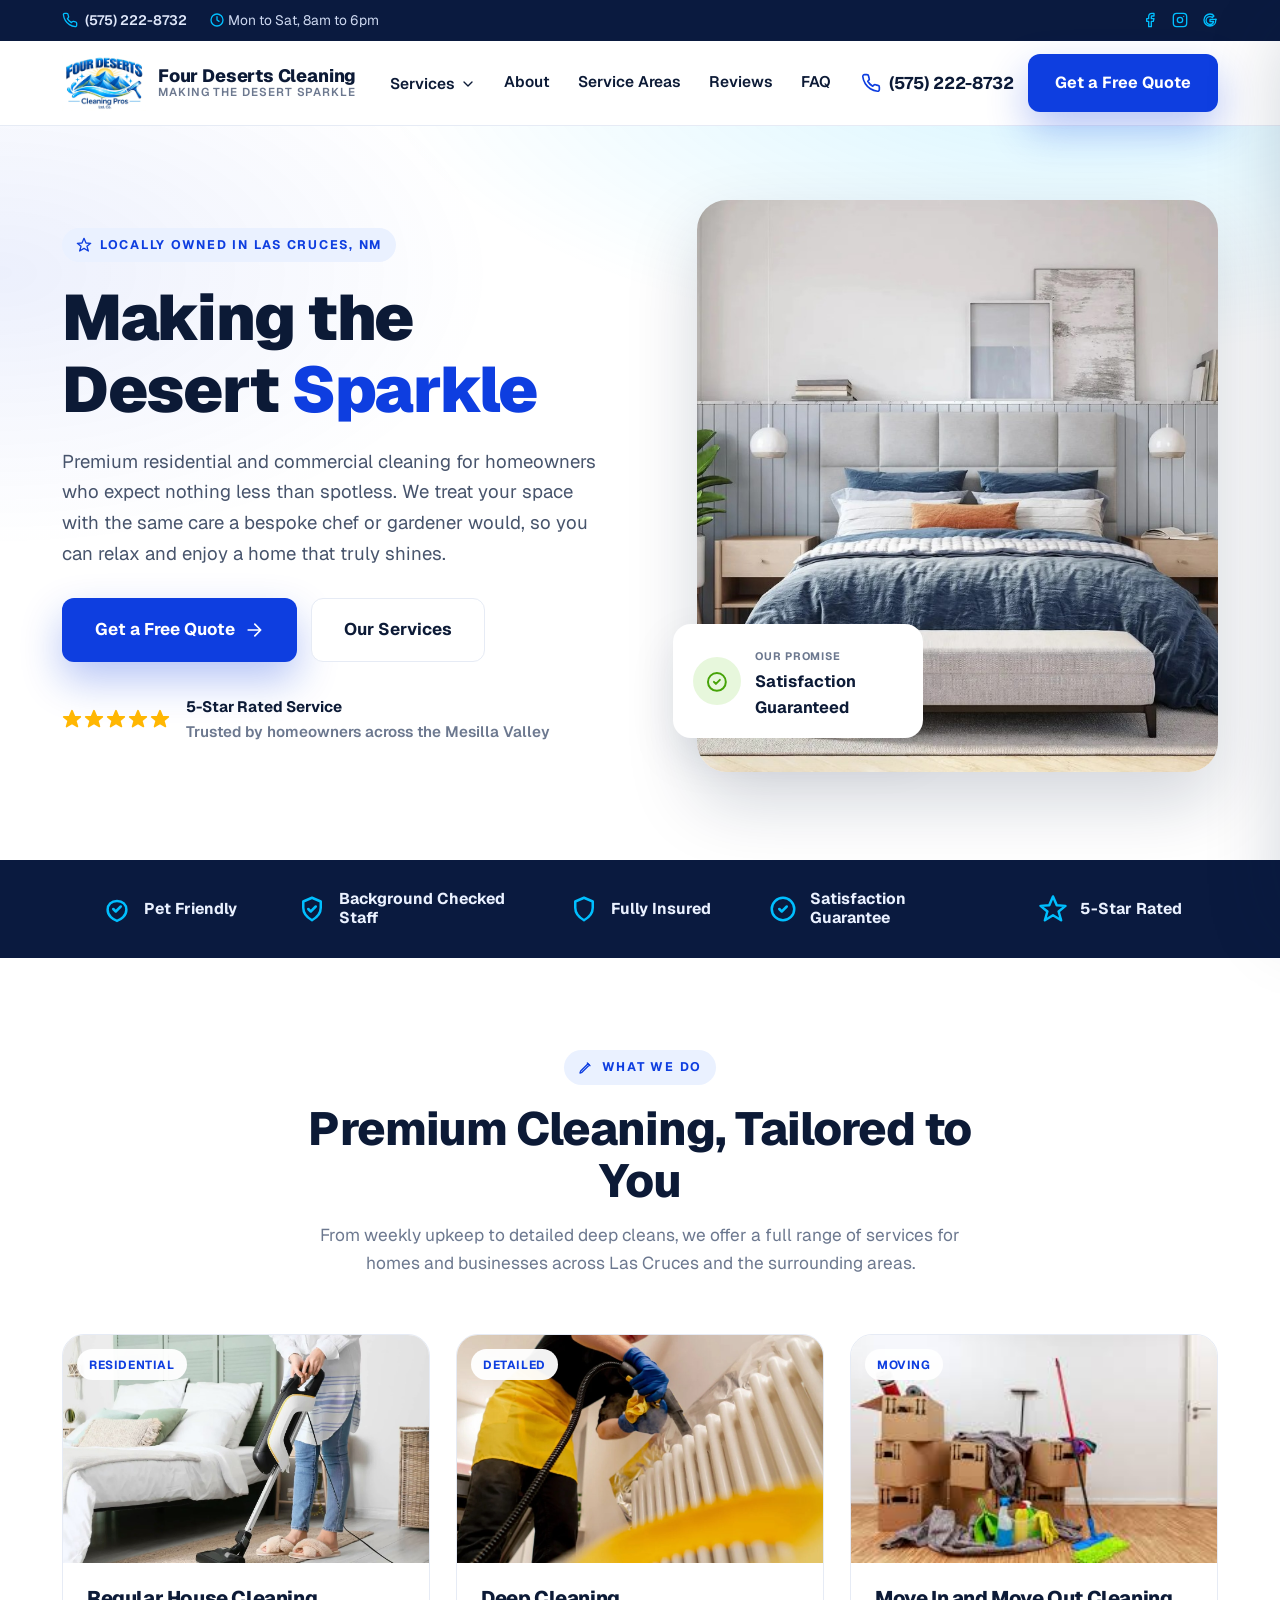
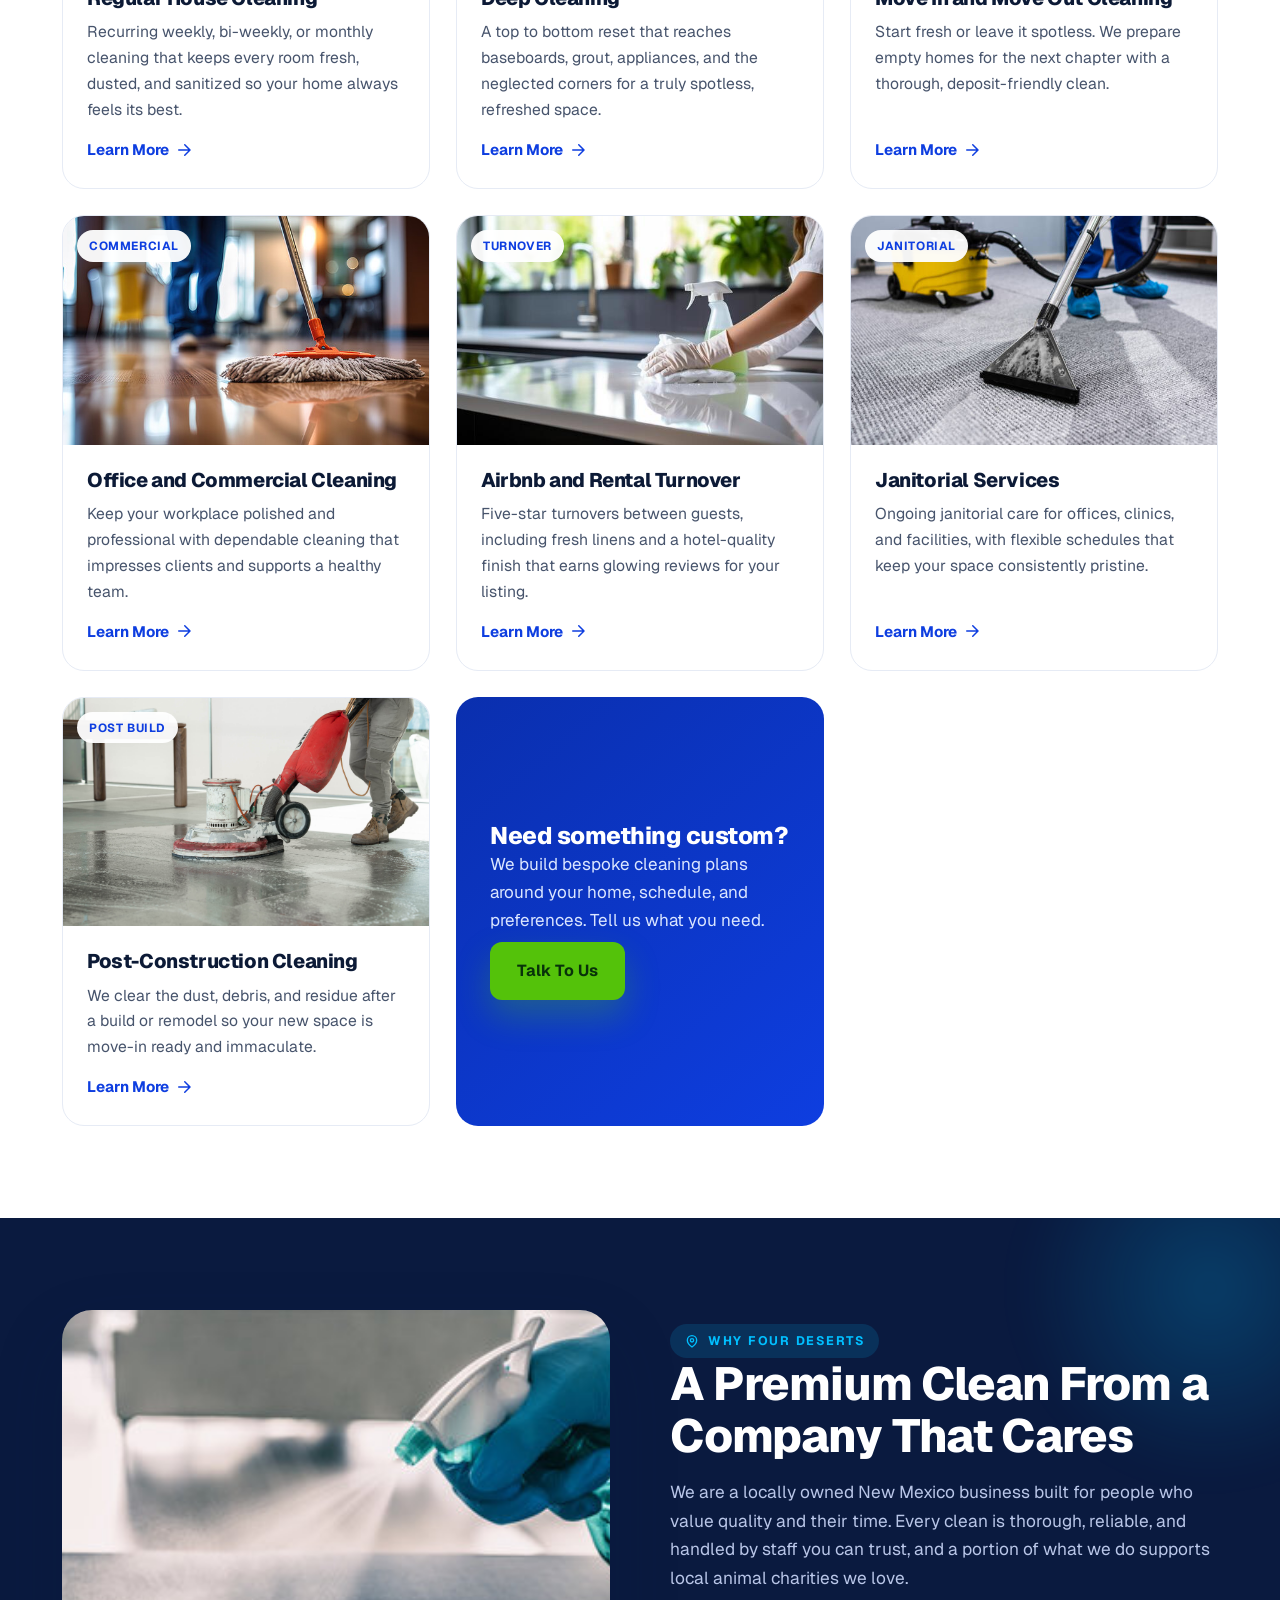
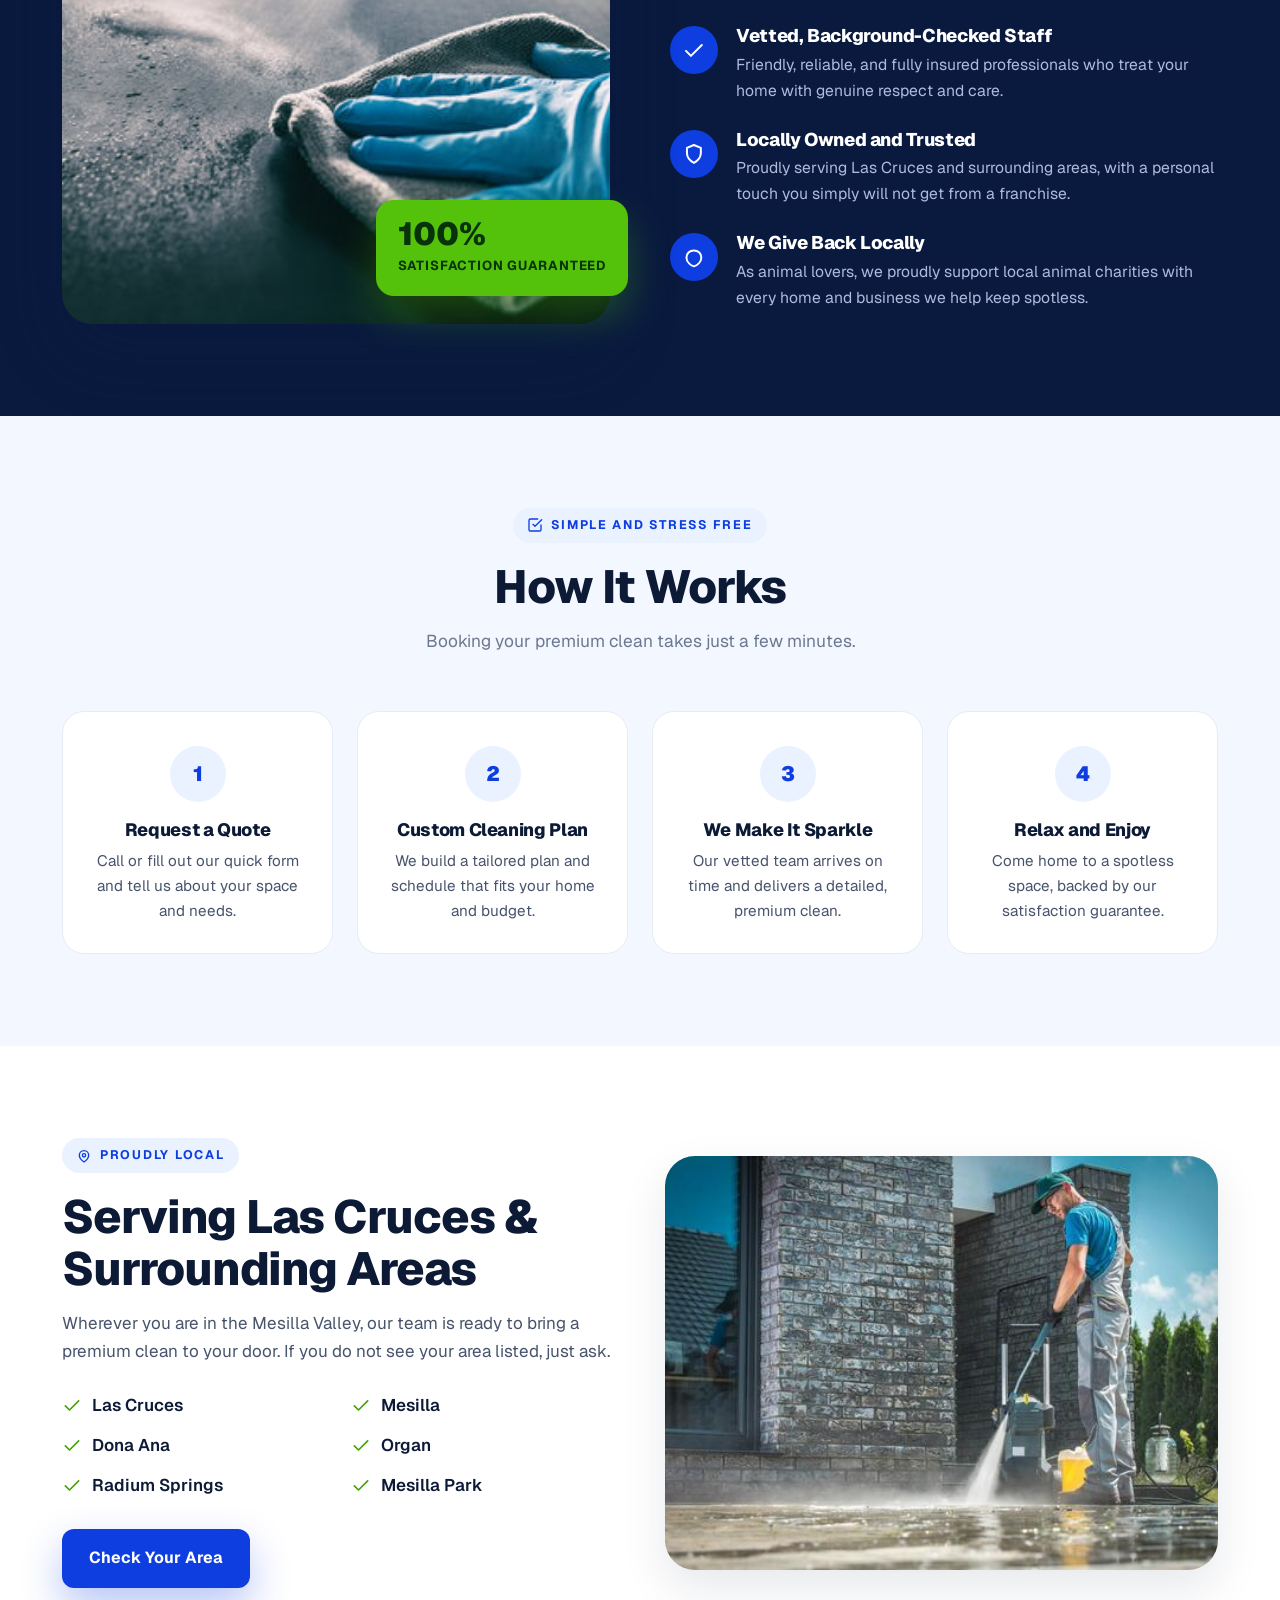
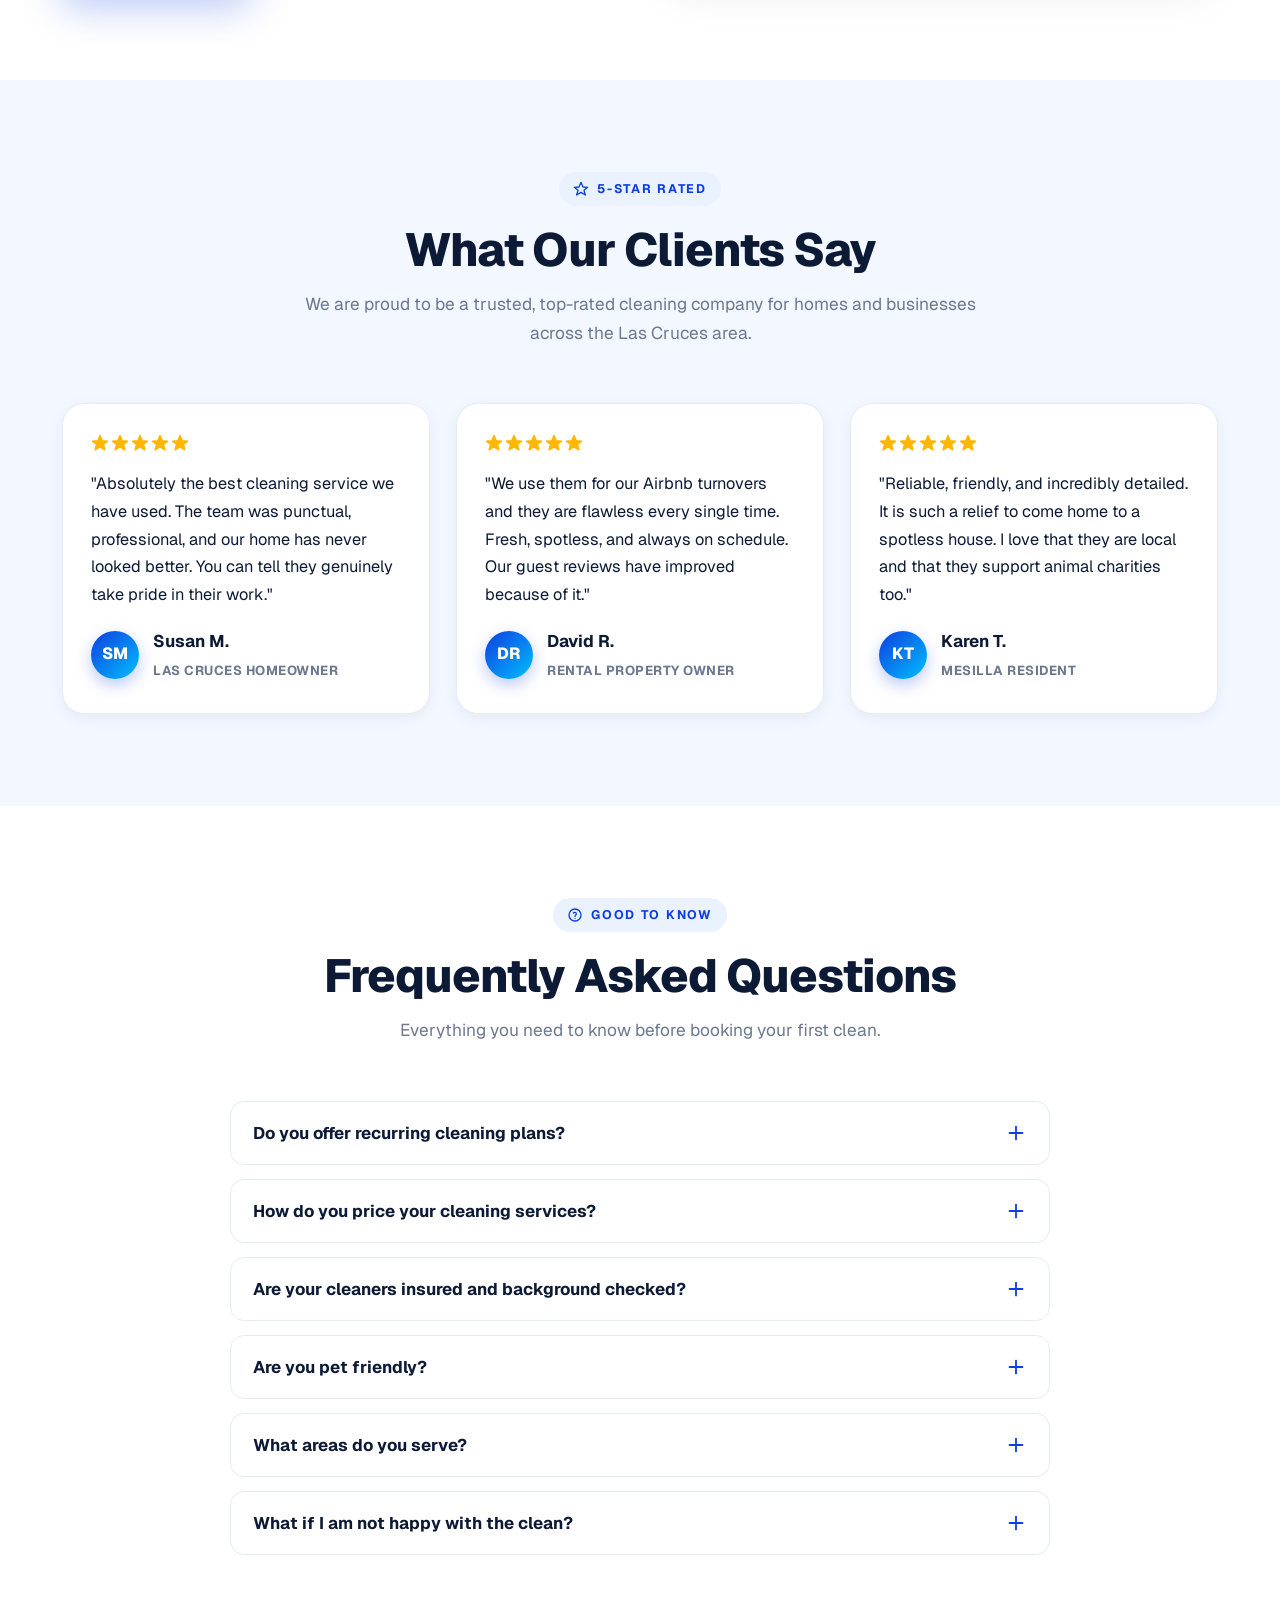
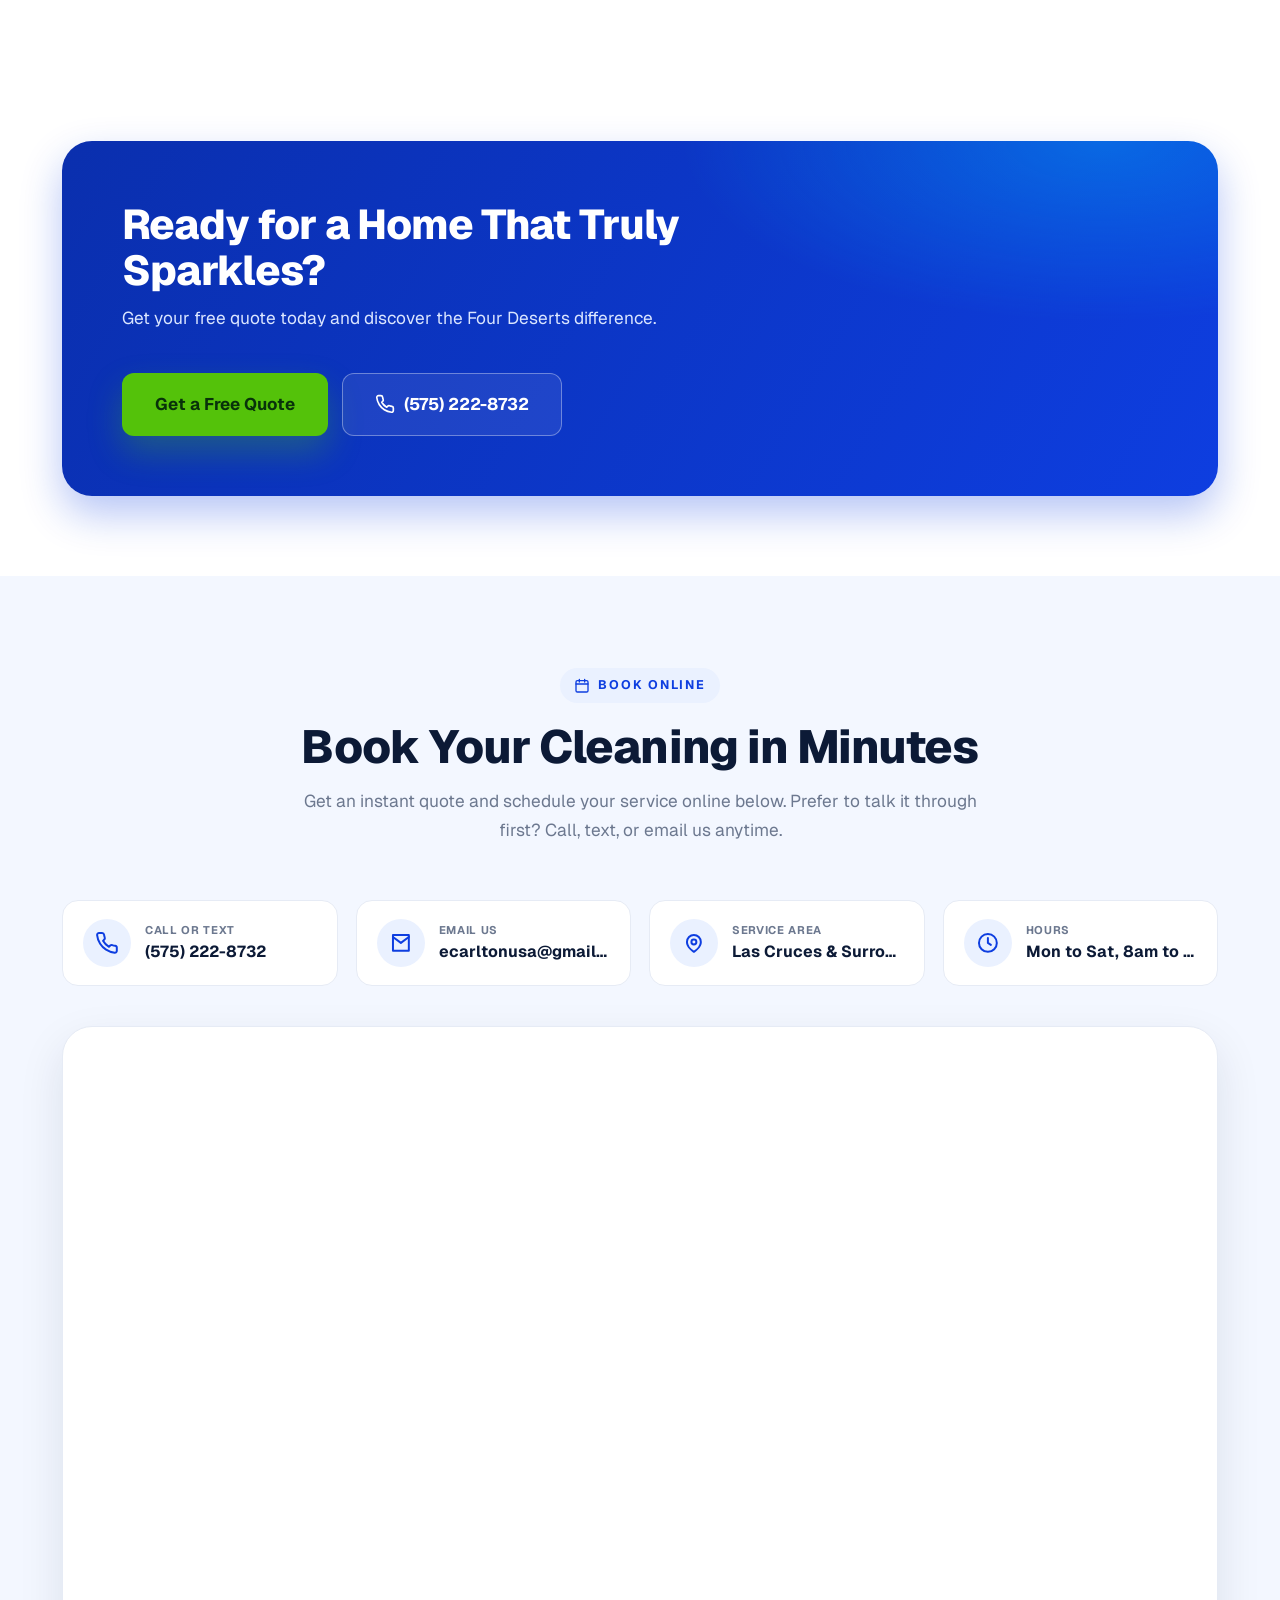
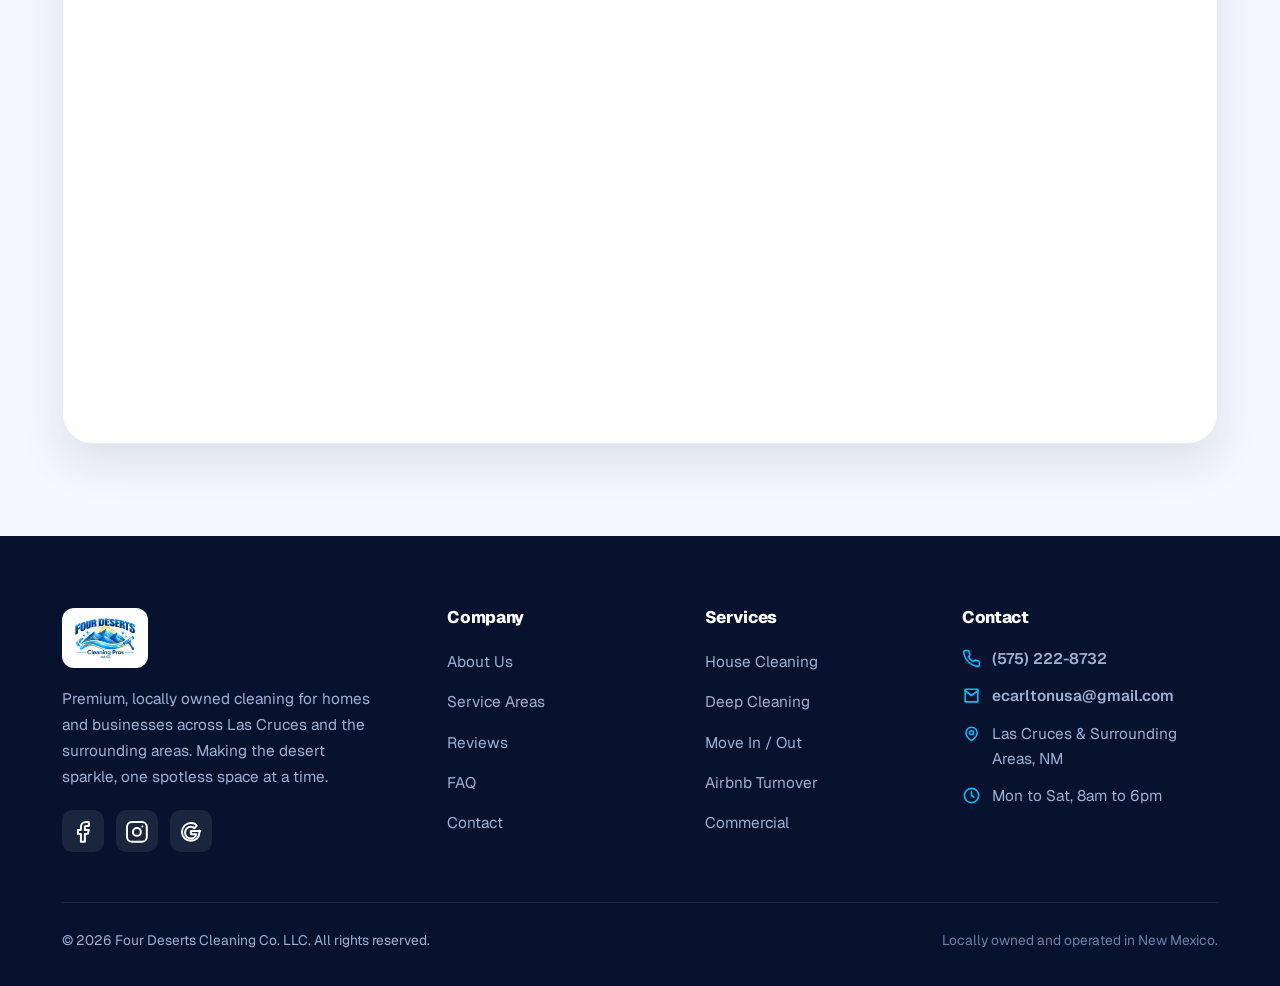
==== commit 74d8a232: "Update phone number to (575) 222-8732" ====
--- a/index.html
+++ b/index.html
@@ -49,7 +49,7 @@
     "name": "Four Deserts Cleaning Co. LLC",
     "image": "https://fourdesertscleaning.com/assets/images/logo.jpg",
     "url": "https://fourdesertscleaning.com/",
-    "telephone": "+1-575-777-4266",
+    "telephone": "+1-575-222-8732",
     "email": "ecarltonusa@gmail.com",
     "priceRange": "$$",
     "slogan": "Making the Desert Sparkle",
@@ -107,9 +107,9 @@
   <div class="topbar">
     <div class="container">
       <div class="topbar-left">
-        <a href="tel:+15757774266" aria-label="Call Four Deserts Cleaning">
+        <a href="tel:+15752228732" aria-label="Call Four Deserts Cleaning">
           <svg class="svg-icon" viewBox="0 0 24 24"><path d="M22 16.92v3a2 2 0 0 1-2.18 2 19.79 19.79 0 0 1-8.63-3.07 19.5 19.5 0 0 1-6-6 19.79 19.79 0 0 1-3.07-8.67A2 2 0 0 1 4.11 2h3a2 2 0 0 1 2 1.72c.13.96.36 1.9.7 2.81a2 2 0 0 1-.45 2.11L8.09 9.91a16 16 0 0 0 6 6l1.27-1.27a2 2 0 0 1 2.11-.45c.9.34 1.85.57 2.81.7A2 2 0 0 1 22 16.92z"/></svg>
-          <span>(575) 777-4266</span>
+          <span>(575) 222-8732</span>
         </a>
         <span class="topbar-hours">
           <svg class="svg-icon" viewBox="0 0 24 24" style="vertical-align:-3px"><circle cx="12" cy="12" r="9"/><path d="M12 7v5l3 2"/></svg>
@@ -167,9 +167,9 @@
           <a href="#faq">FAQ</a>
         </div>
         <div class="nav-cta">
-          <a href="tel:+15757774266" class="nav-phone">
+          <a href="tel:+15752228732" class="nav-phone">
             <svg class="svg-icon" viewBox="0 0 24 24"><path d="M22 16.92v3a2 2 0 0 1-2.18 2 19.79 19.79 0 0 1-8.63-3.07 19.5 19.5 0 0 1-6-6 19.79 19.79 0 0 1-3.07-8.67A2 2 0 0 1 4.11 2h3a2 2 0 0 1 2 1.72c.13.96.36 1.9.7 2.81a2 2 0 0 1-.45 2.11L8.09 9.91a16 16 0 0 0 6 6l1.27-1.27a2 2 0 0 1 2.11-.45c.9.34 1.85.57 2.81.7A2 2 0 0 1 22 16.92z"/></svg>
-            (575) 777-4266
+            (575) 222-8732
           </a>
           <a href="#contact" class="btn btn-primary">Get a Free Quote</a>
           <button class="menu-toggle" id="menuToggle" aria-label="Open menu" aria-expanded="false">
@@ -216,7 +216,7 @@
     <a href="#contact" class="btn btn-primary drawer-link-cta">Get a Free Quote</a>
     <div class="drawer-contact">
       Call us anytime:<br />
-      <a href="tel:+15757774266">(575) 777-4266</a>
+      <a href="tel:+15752228732">(575) 222-8732</a>
     </div>
   </aside>
 
@@ -737,9 +737,9 @@
         </div>
         <div class="cta-actions">
           <a href="#contact" class="btn btn-green btn-lg">Get a Free Quote</a>
-          <a href="tel:+15757774266" class="btn btn-outline-light btn-lg">
+          <a href="tel:+15752228732" class="btn btn-outline-light btn-lg">
             <svg class="svg-icon" viewBox="0 0 24 24"><path d="M22 16.92v3a2 2 0 0 1-2.18 2 19.79 19.79 0 0 1-8.63-3.07 19.5 19.5 0 0 1-6-6 19.79 19.79 0 0 1-3.07-8.67A2 2 0 0 1 4.11 2h3a2 2 0 0 1 2 1.72c.13.96.36 1.9.7 2.81a2 2 0 0 1-.45 2.11L8.09 9.91a16 16 0 0 0 6 6l1.27-1.27a2 2 0 0 1 2.11-.45c.9.34 1.85.57 2.81.7A2 2 0 0 1 22 16.92z"/></svg>
-            (575) 777-4266
+            (575) 222-8732
           </a>
         </div>
       </div>
@@ -760,13 +760,13 @@
       </div>
 
       <div class="contact-bar reveal">
-        <a class="contact-chip" href="tel:+15757774266">
+        <a class="contact-chip" href="tel:+15752228732">
           <span class="icon-circle">
             <svg class="svg-icon" viewBox="0 0 24 24"><path d="M22 16.92v3a2 2 0 0 1-2.18 2 19.79 19.79 0 0 1-8.63-3.07 19.5 19.5 0 0 1-6-6 19.79 19.79 0 0 1-3.07-8.67A2 2 0 0 1 4.11 2h3a2 2 0 0 1 2 1.72c.13.96.36 1.9.7 2.81a2 2 0 0 1-.45 2.11L8.09 9.91a16 16 0 0 0 6 6l1.27-1.27a2 2 0 0 1 2.11-.45c.9.34 1.85.57 2.81.7A2 2 0 0 1 22 16.92z"/></svg>
           </span>
           <span class="chip-text">
             <small>Call or Text</small>
-            <span class="val">(575) 777-4266</span>
+            <span class="val">(575) 222-8732</span>
           </span>
         </a>
         <a class="contact-chip" href="mailto:ecarltonusa@gmail.com">
@@ -860,7 +860,7 @@
           <ul class="footer-contact">
             <li>
               <svg class="svg-icon" viewBox="0 0 24 24"><path d="M22 16.92v3a2 2 0 0 1-2.18 2 19.79 19.79 0 0 1-8.63-3.07 19.5 19.5 0 0 1-6-6 19.79 19.79 0 0 1-3.07-8.67A2 2 0 0 1 4.11 2h3a2 2 0 0 1 2 1.72c.13.96.36 1.9.7 2.81a2 2 0 0 1-.45 2.11L8.09 9.91a16 16 0 0 0 6 6l1.27-1.27a2 2 0 0 1 2.11-.45c.9.34 1.85.57 2.81.7A2 2 0 0 1 22 16.92z"/></svg>
-              <a href="tel:+15757774266">(575) 777-4266</a>
+              <a href="tel:+15752228732">(575) 222-8732</a>
             </li>
             <li>
               <svg class="svg-icon" viewBox="0 0 24 24"><path d="M4 4h16v16H4z"/><path d="m4 6 8 6 8-6"/></svg>
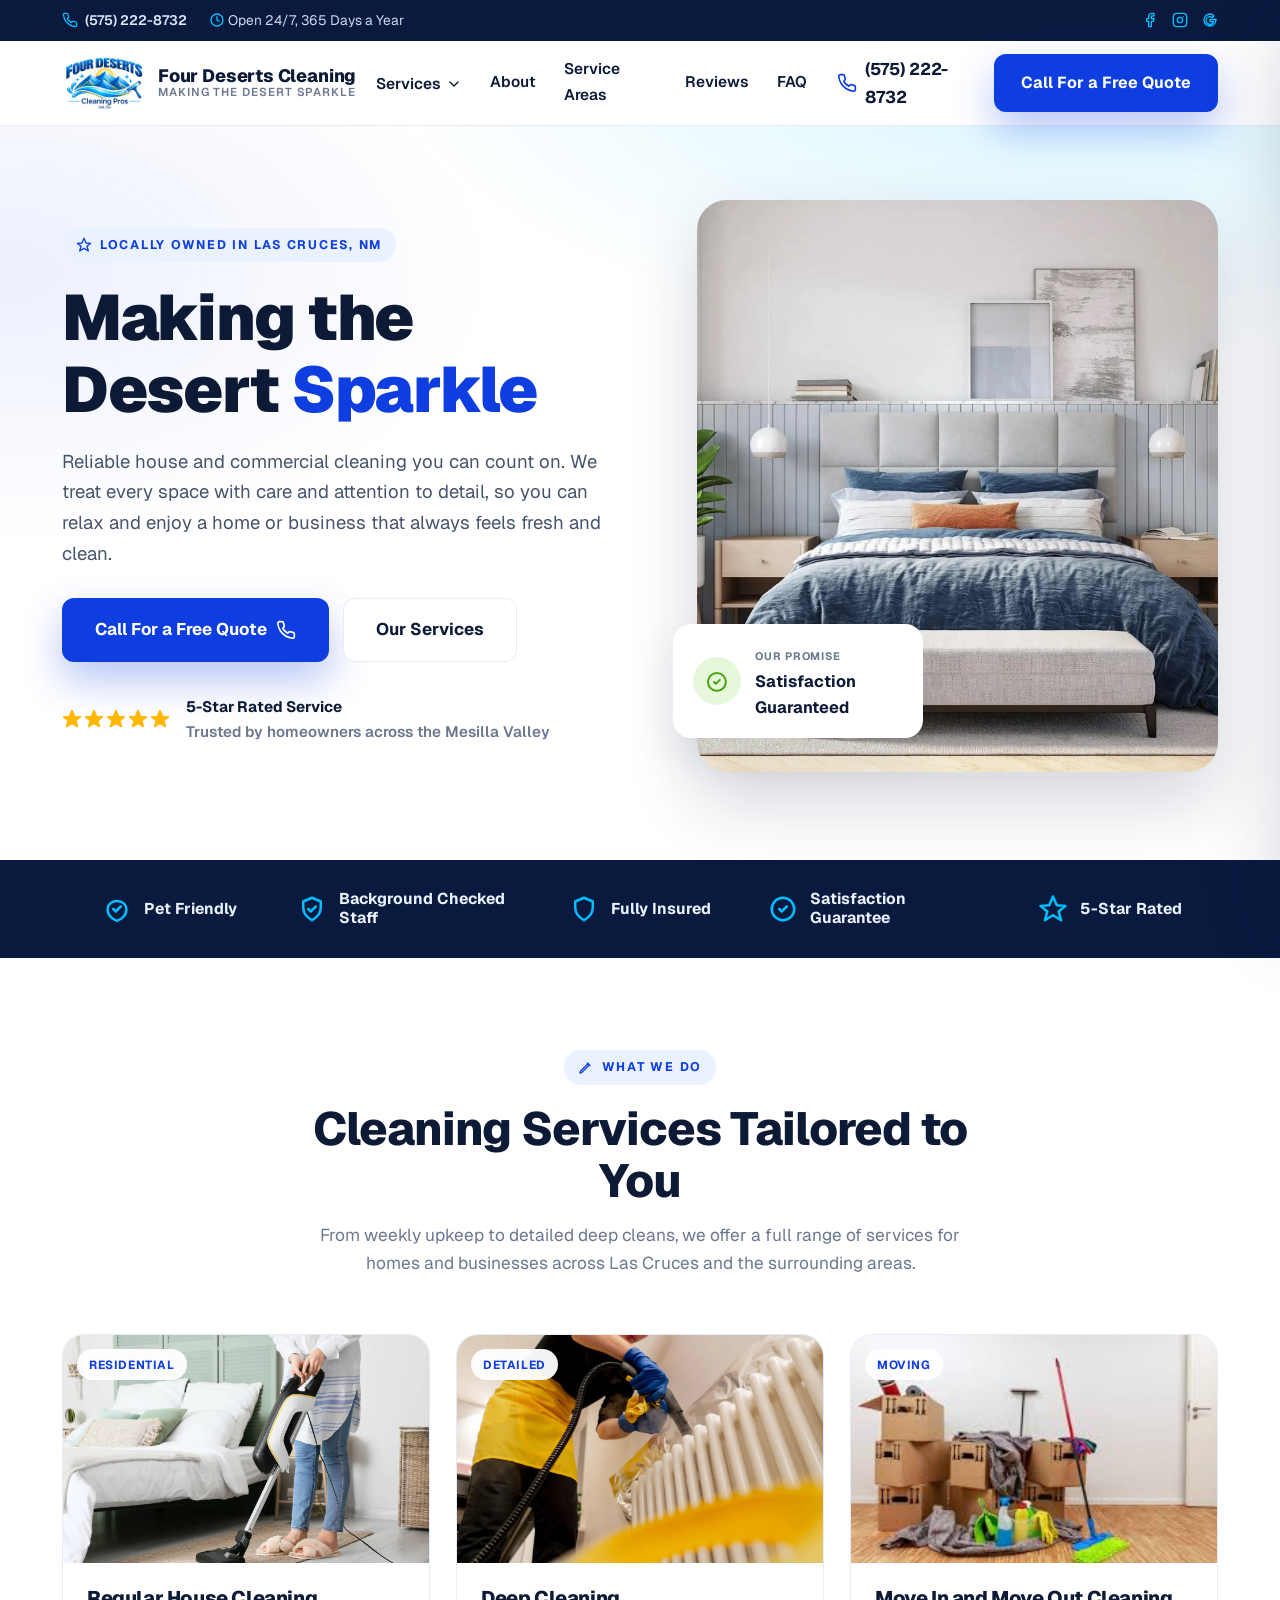
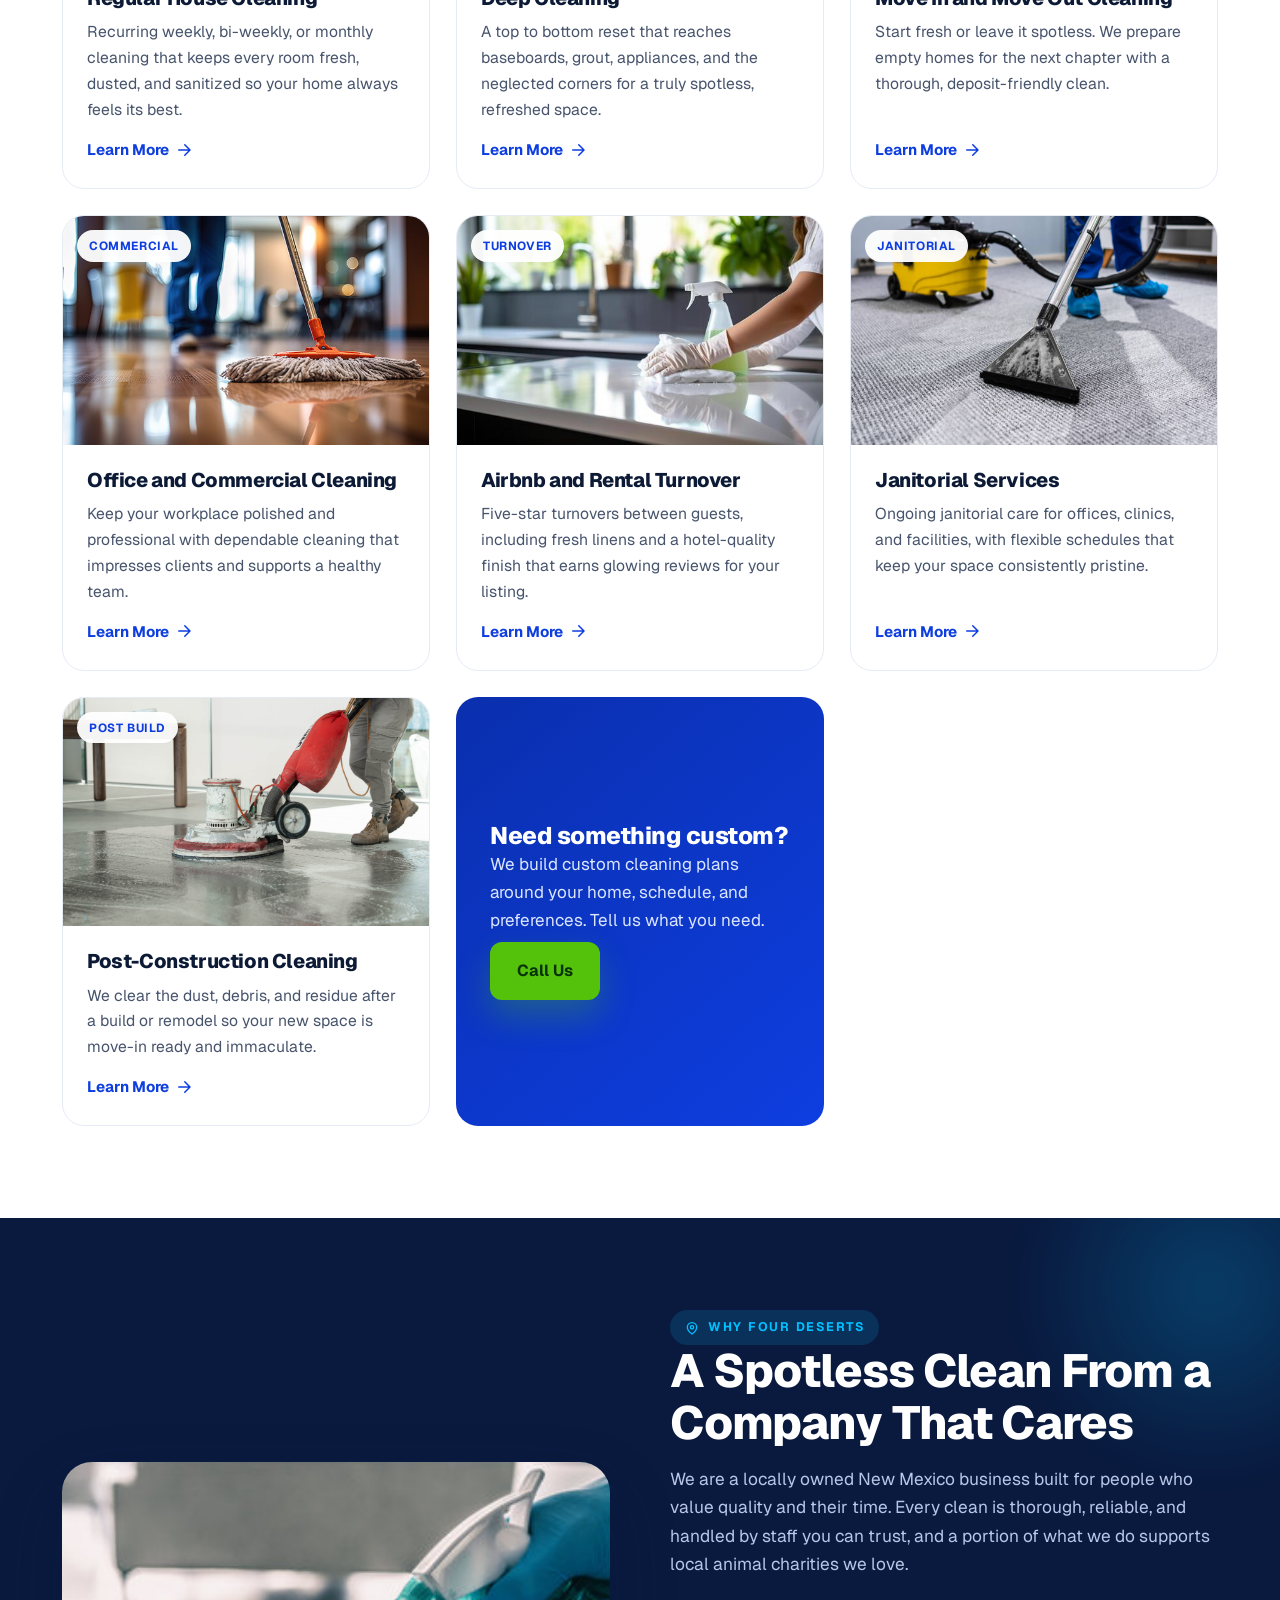
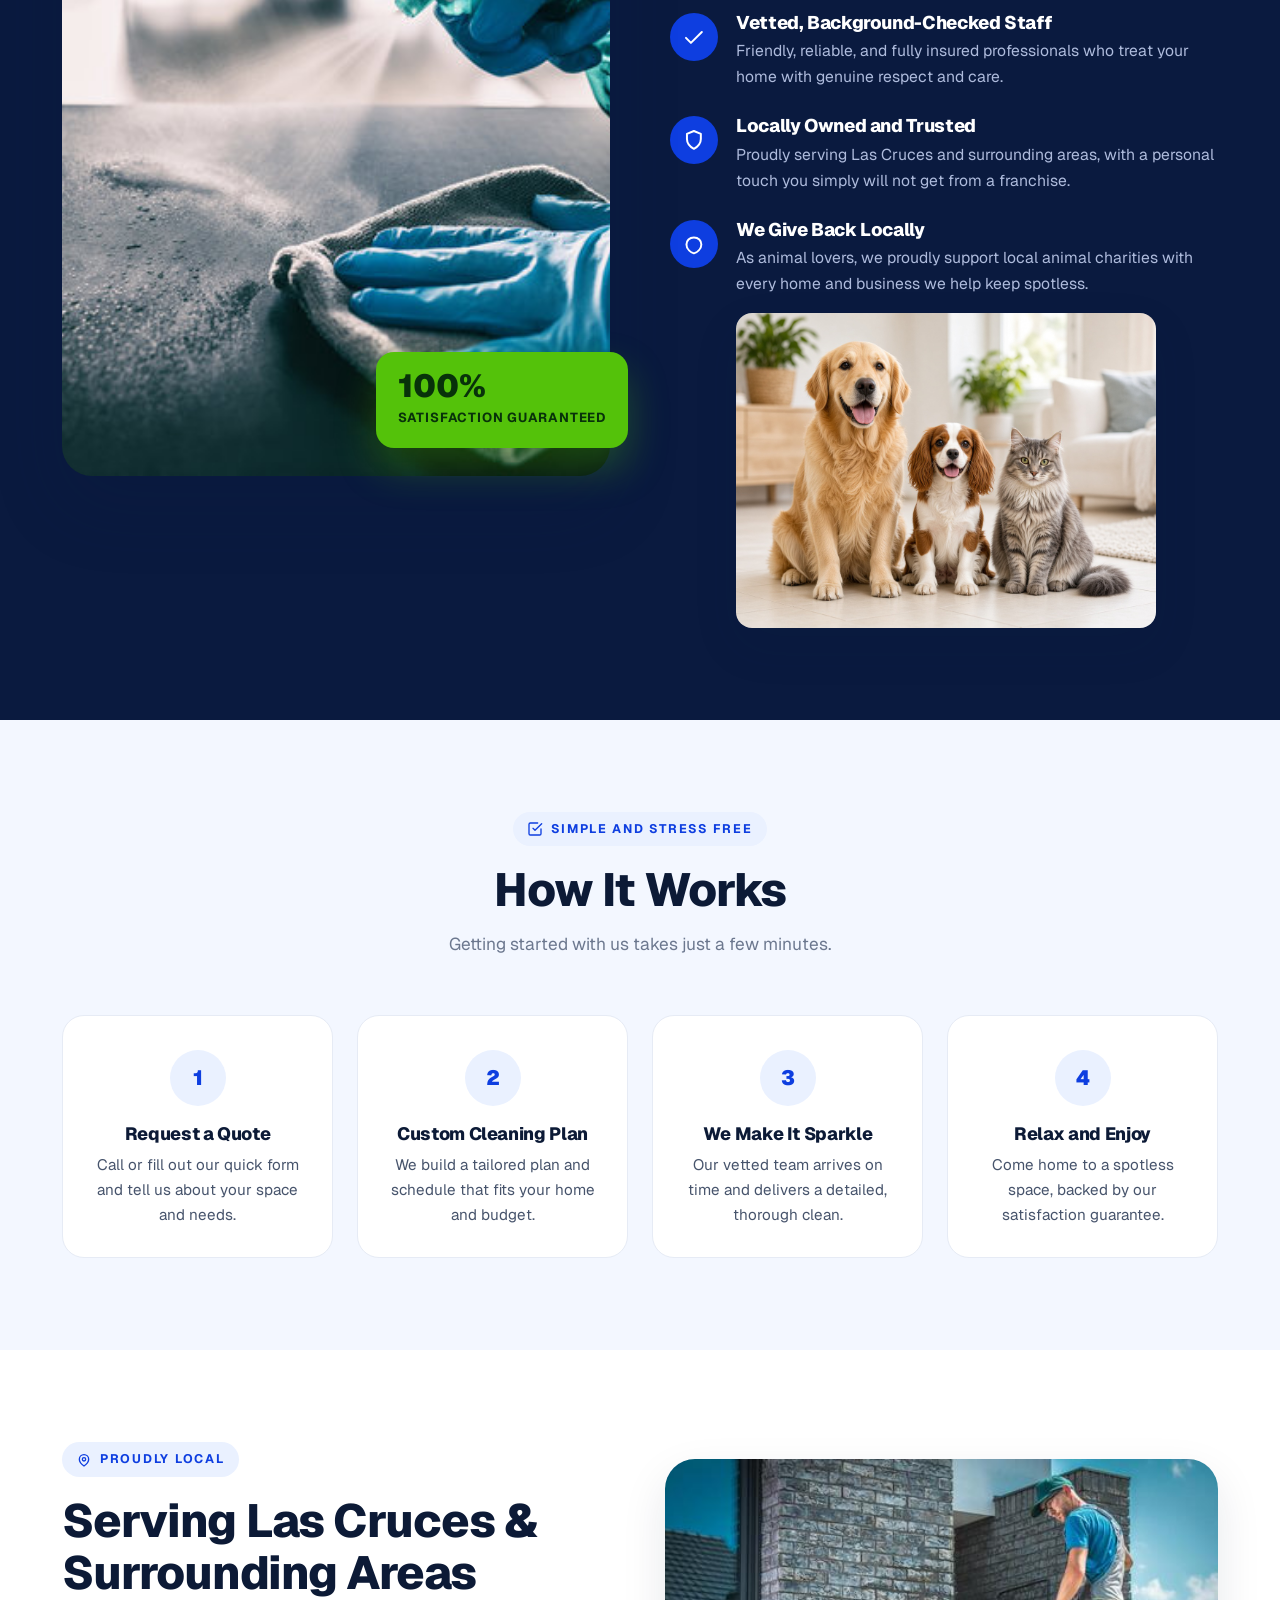
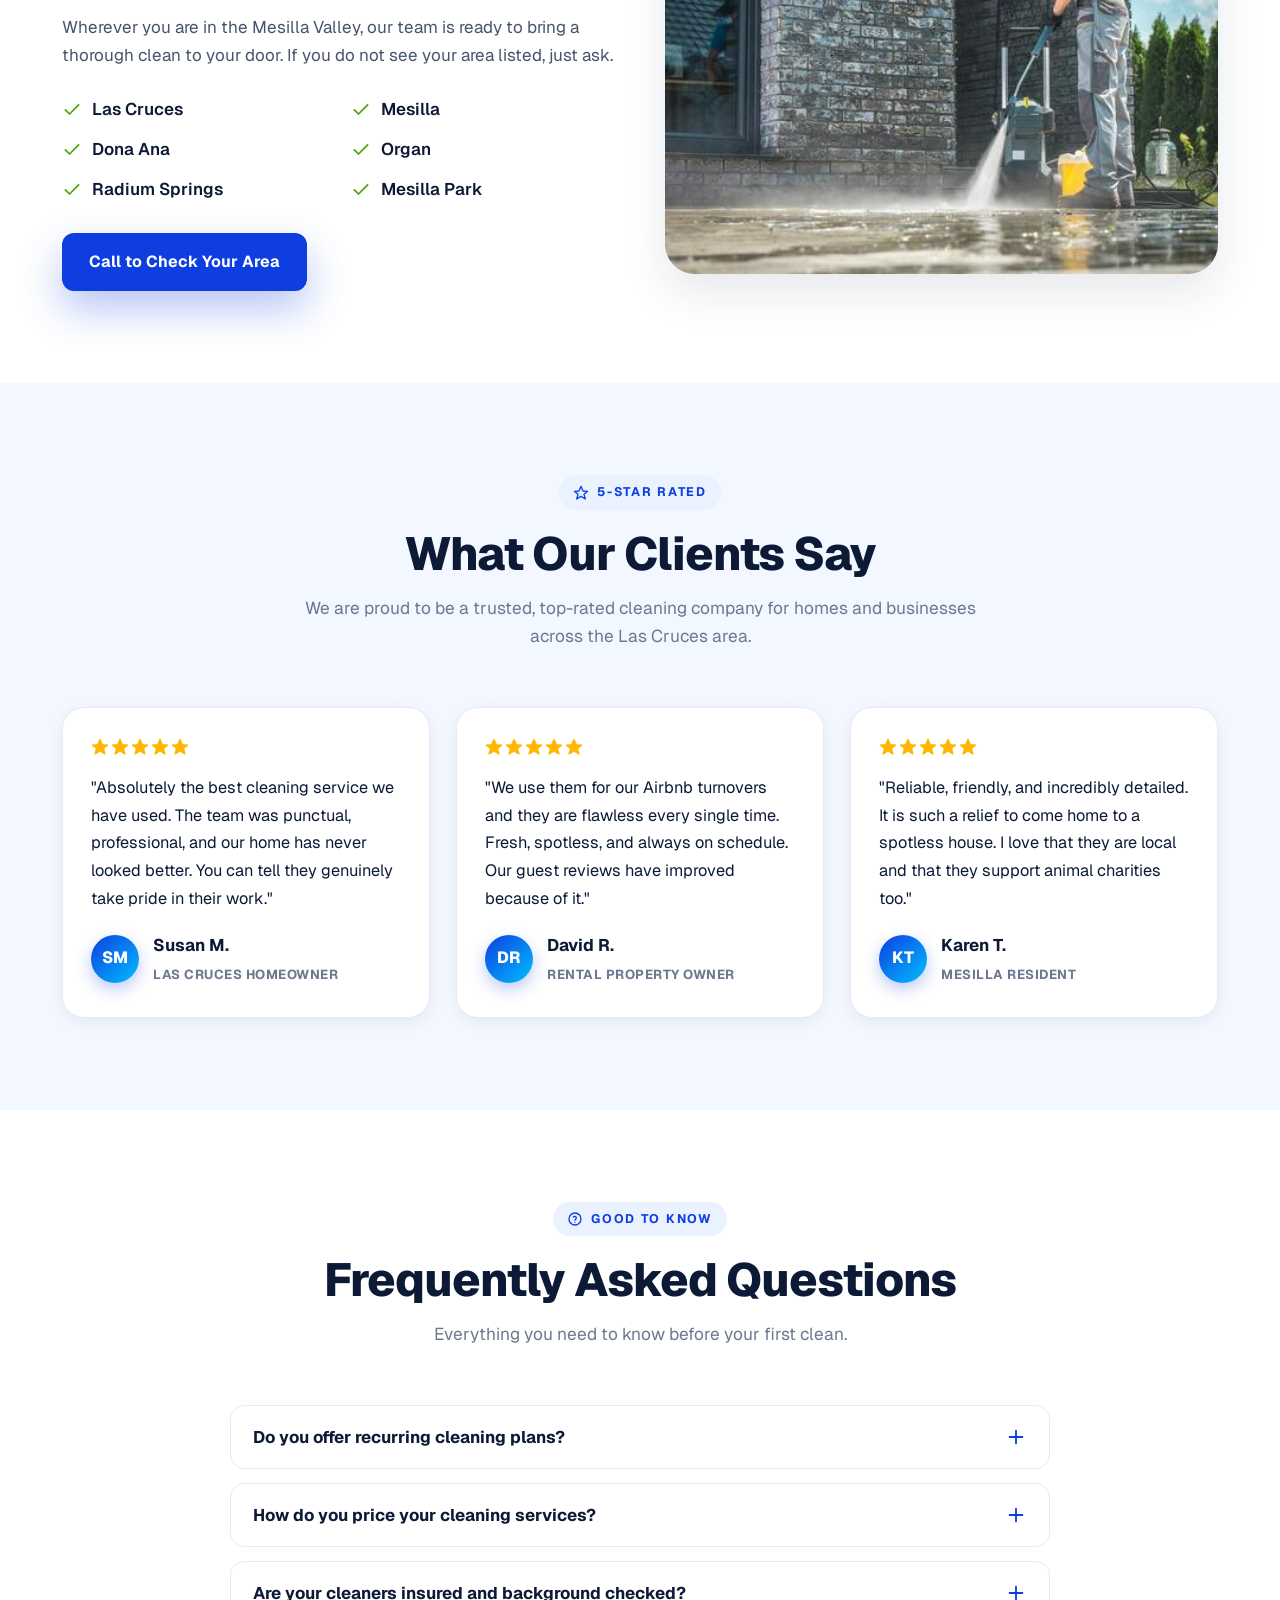
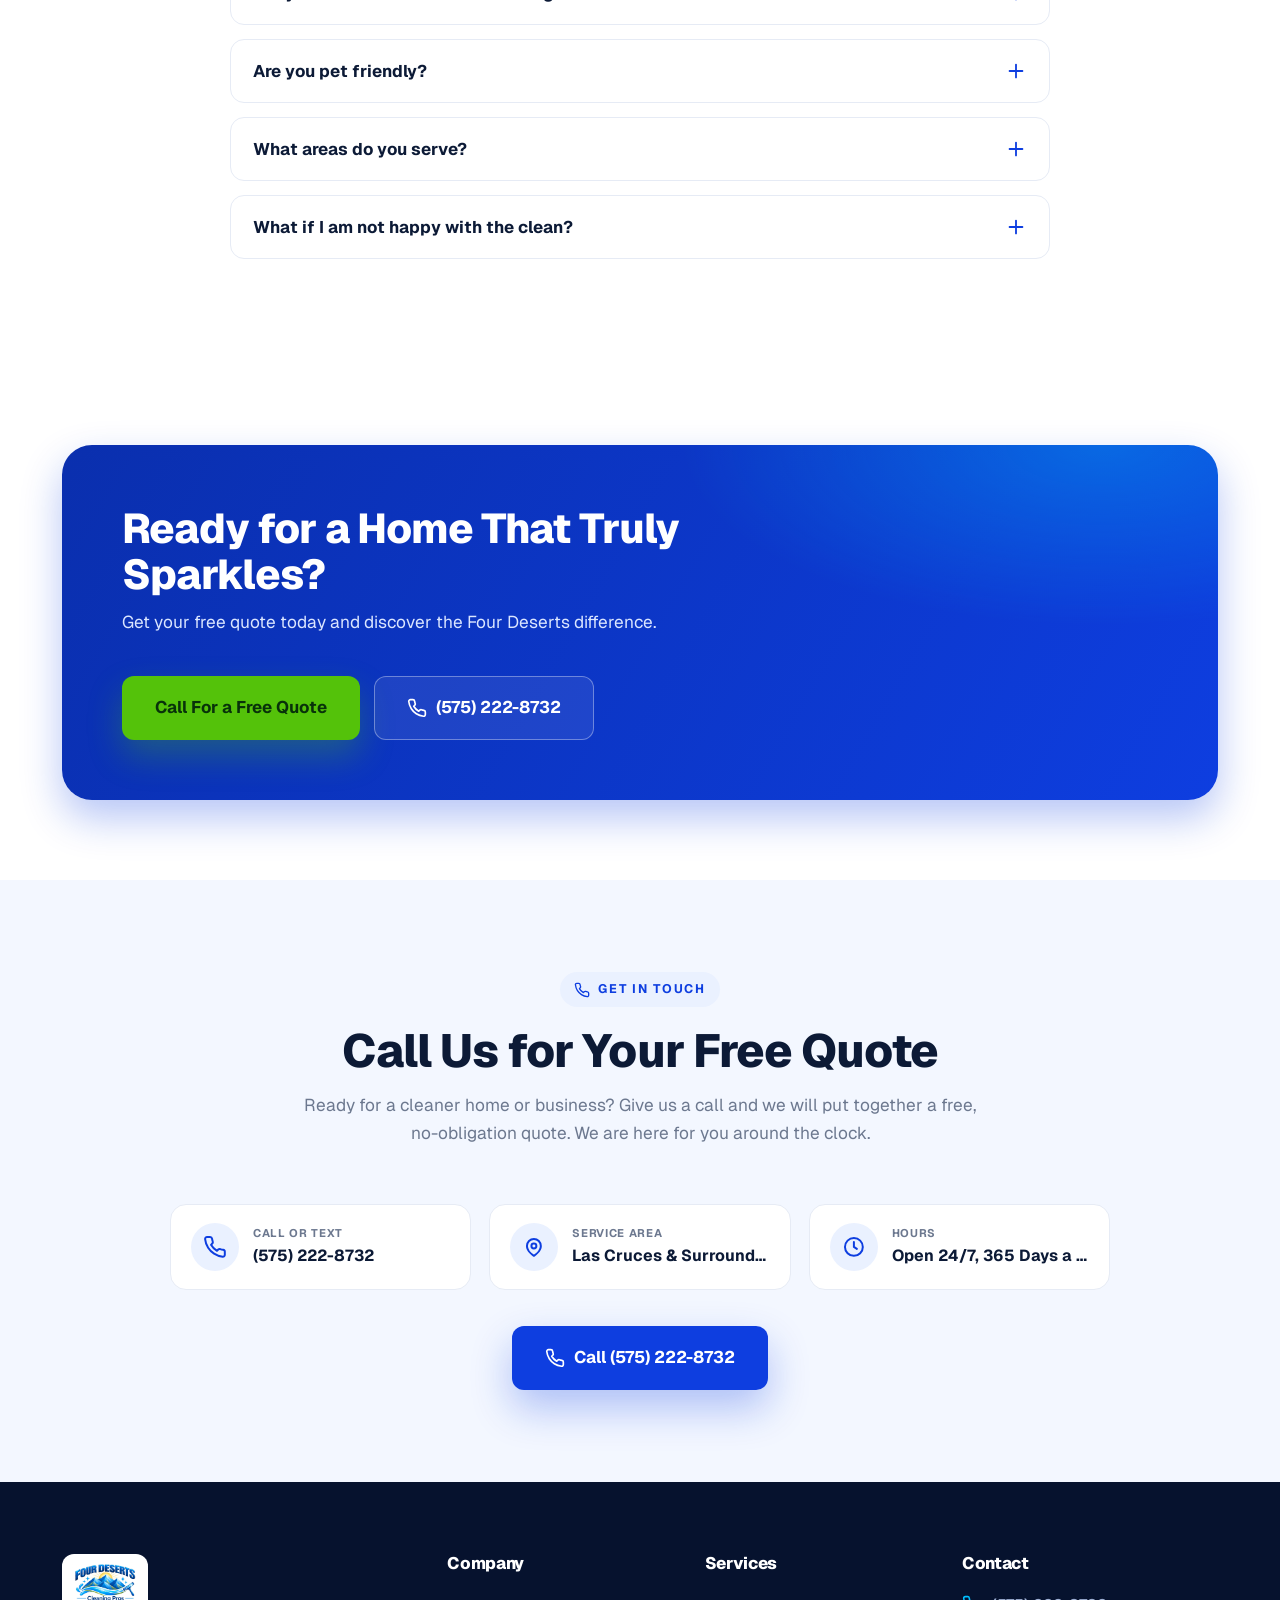
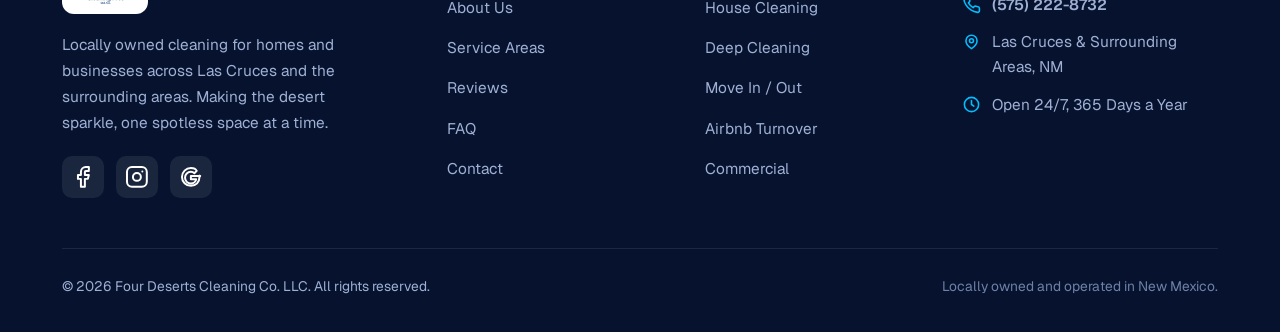
==== commit 5c6b46fb: "Remove BookingKoala and email, make all CTAs call the business line, drop premium/bespoke wording, a" ====
--- a/index.html
+++ b/index.html
@@ -5,8 +5,8 @@
   <meta name="viewport" content="width=device-width, initial-scale=1.0" />
 
   <!-- Primary SEO -->
-  <title>Four Deserts Cleaning Co. | Premium House &amp; Commercial Cleaning in Las Cruces, NM</title>
-  <meta name="description" content="Four Deserts Cleaning Co. LLC provides premium house cleaning, deep cleaning, move in and move out, Airbnb turnover, office, janitorial, and post construction cleaning in Las Cruces and surrounding areas. Locally owned, fully insured, and background checked. Get a free quote today." />
+  <title>Four Deserts Cleaning Co. | House &amp; Commercial Cleaning in Las Cruces, NM</title>
+  <meta name="description" content="Four Deserts Cleaning Co. LLC provides house cleaning, deep cleaning, move in and move out, Airbnb turnover, office, janitorial, and post construction cleaning in Las Cruces and surrounding areas. Locally owned, fully insured, and background checked. Call for a free quote today." />
   <meta name="keywords" content="house cleaning Las Cruces, cleaning service Las Cruces NM, deep cleaning, move out cleaning, Airbnb cleaning, commercial cleaning, janitorial services, post construction cleaning, maid service Las Cruces" />
   <meta name="author" content="Four Deserts Cleaning Co. LLC" />
   <meta name="robots" content="index, follow" />
@@ -16,16 +16,16 @@
   <!-- Open Graph -->
   <meta property="og:type" content="website" />
   <meta property="og:site_name" content="Four Deserts Cleaning Co. LLC" />
-  <meta property="og:title" content="Four Deserts Cleaning Co. | Premium Cleaning in Las Cruces, NM" />
-  <meta property="og:description" content="Making the Desert Sparkle. Premium, locally owned house and commercial cleaning serving Las Cruces and surrounding areas. Fully insured, background checked, satisfaction guaranteed." />
+  <meta property="og:title" content="Four Deserts Cleaning Co. | House &amp; Commercial Cleaning in Las Cruces, NM" />
+  <meta property="og:description" content="Making the Desert Sparkle. Locally owned house and commercial cleaning serving Las Cruces and surrounding areas. Fully insured, background checked, satisfaction guaranteed." />
   <meta property="og:url" content="https://fourdesertscleaning.com/" />
   <meta property="og:image" content="https://fourdesertscleaning.com/assets/images/hero-bedroom.jpg" />
   <meta property="og:locale" content="en_US" />
 
   <!-- Twitter -->
   <meta name="twitter:card" content="summary_large_image" />
-  <meta name="twitter:title" content="Four Deserts Cleaning Co. | Premium Cleaning in Las Cruces, NM" />
-  <meta name="twitter:description" content="Making the Desert Sparkle. Premium, locally owned house and commercial cleaning serving Las Cruces and surrounding areas." />
+  <meta name="twitter:title" content="Four Deserts Cleaning Co. | House &amp; Commercial Cleaning in Las Cruces, NM" />
+  <meta name="twitter:description" content="Making the Desert Sparkle. Locally owned house and commercial cleaning serving Las Cruces and surrounding areas." />
   <meta name="twitter:image" content="https://fourdesertscleaning.com/assets/images/hero-bedroom.jpg" />
 
   <!-- Favicon -->
@@ -50,10 +50,9 @@
     "image": "https://fourdesertscleaning.com/assets/images/logo.jpg",
     "url": "https://fourdesertscleaning.com/",
     "telephone": "+1-575-222-8732",
-    "email": "ecarltonusa@gmail.com",
     "priceRange": "$$",
     "slogan": "Making the Desert Sparkle",
-    "description": "Premium, locally owned residential and commercial cleaning company serving Las Cruces and surrounding areas in New Mexico.",
+    "description": "Locally owned residential and commercial cleaning company serving Las Cruces and surrounding areas in New Mexico.",
     "address": {
       "@type": "PostalAddress",
       "addressLocality": "Las Cruces",
@@ -70,9 +69,9 @@
     "openingHoursSpecification": [
       {
         "@type": "OpeningHoursSpecification",
-        "dayOfWeek": ["Monday","Tuesday","Wednesday","Thursday","Friday","Saturday"],
-        "opens": "08:00",
-        "closes": "18:00"
+        "dayOfWeek": ["Monday","Tuesday","Wednesday","Thursday","Friday","Saturday","Sunday"],
+        "opens": "00:00",
+        "closes": "23:59"
       }
     ],
     "sameAs": [
@@ -113,7 +112,7 @@
         </a>
         <span class="topbar-hours">
           <svg class="svg-icon" viewBox="0 0 24 24" style="vertical-align:-3px"><circle cx="12" cy="12" r="9"/><path d="M12 7v5l3 2"/></svg>
-          Mon to Sat, 8am to 6pm
+          Open 24/7, 365 Days a Year
         </span>
       </div>
       <div class="topbar-socials">
@@ -171,7 +170,7 @@
             <svg class="svg-icon" viewBox="0 0 24 24"><path d="M22 16.92v3a2 2 0 0 1-2.18 2 19.79 19.79 0 0 1-8.63-3.07 19.5 19.5 0 0 1-6-6 19.79 19.79 0 0 1-3.07-8.67A2 2 0 0 1 4.11 2h3a2 2 0 0 1 2 1.72c.13.96.36 1.9.7 2.81a2 2 0 0 1-.45 2.11L8.09 9.91a16 16 0 0 0 6 6l1.27-1.27a2 2 0 0 1 2.11-.45c.9.34 1.85.57 2.81.7A2 2 0 0 1 22 16.92z"/></svg>
             (575) 222-8732
           </a>
-          <a href="#contact" class="btn btn-primary">Get a Free Quote</a>
+          <a href="tel:+15752228732" class="btn btn-primary">Call For a Free Quote</a>
           <button class="menu-toggle" id="menuToggle" aria-label="Open menu" aria-expanded="false">
             <svg class="svg-icon" viewBox="0 0 24 24"><path d="M3 6h18M3 12h18M3 18h18"/></svg>
           </button>
@@ -213,7 +212,7 @@
     <a class="drawer-link" href="#reviews">Reviews</a>
     <a class="drawer-link" href="#faq">FAQ</a>
     <a class="drawer-link" href="#contact">Contact</a>
-    <a href="#contact" class="btn btn-primary drawer-link-cta">Get a Free Quote</a>
+    <a href="tel:+15752228732" class="btn btn-primary drawer-link-cta">Call For a Free Quote</a>
     <div class="drawer-contact">
       Call us anytime:<br />
       <a href="tel:+15752228732">(575) 222-8732</a>
@@ -232,15 +231,14 @@
         </span>
         <h1>Making the Desert <span class="highlight">Sparkle</span></h1>
         <p class="lead">
-          Premium residential and commercial cleaning for homeowners who expect
-          nothing less than spotless. We treat your space with the same care a
-          bespoke chef or gardener would, so you can relax and enjoy a home that
-          truly shines.
+          Reliable house and commercial cleaning you can count on. We treat every
+          space with care and attention to detail, so you can relax and enjoy a
+          home or business that always feels fresh and clean.
         </p>
         <div class="hero-actions">
-          <a href="#contact" class="btn btn-primary btn-lg">
-            Get a Free Quote
-            <svg class="svg-icon" viewBox="0 0 24 24"><path d="M5 12h14M13 5l7 7-7 7"/></svg>
+          <a href="tel:+15752228732" class="btn btn-primary btn-lg">
+            Call For a Free Quote
+            <svg class="svg-icon" viewBox="0 0 24 24"><path d="M22 16.92v3a2 2 0 0 1-2.18 2 19.79 19.79 0 0 1-8.63-3.07 19.5 19.5 0 0 1-6-6 19.79 19.79 0 0 1-3.07-8.67A2 2 0 0 1 4.11 2h3a2 2 0 0 1 2 1.72c.13.96.36 1.9.7 2.81a2 2 0 0 1-.45 2.11L8.09 9.91a16 16 0 0 0 6 6l1.27-1.27a2 2 0 0 1 2.11-.45c.9.34 1.85.57 2.81.7A2 2 0 0 1 22 16.92z"/></svg>
           </a>
           <a href="#services" class="btn btn-ghost btn-lg">Our Services</a>
         </div>
@@ -309,7 +307,7 @@
           <svg class="svg-icon" viewBox="0 0 24 24"><path d="M3 21l3-1 11-11-2-2L4 18z"/><path d="M14 6l4 4"/></svg>
           What We Do
         </span>
-        <h2 class="title">Premium Cleaning, Tailored to You</h2>
+        <h2 class="title">Cleaning Services Tailored to You</h2>
         <p>From weekly upkeep to detailed deep cleans, we offer a full range of
           services for homes and businesses across Las Cruces and the surrounding areas.</p>
       </div>
@@ -430,9 +428,9 @@
         <!-- CTA card -->
         <article class="service-card reveal" style="background:linear-gradient(140deg,var(--brand-dark),var(--brand));border:none;justify-content:center;color:#fff;padding:34px;">
           <h3 style="color:#fff;font-size:1.5rem;">Need something custom?</h3>
-          <p style="color:#dbe6ff;">We build bespoke cleaning plans around your home,
+          <p style="color:#dbe6ff;">We build custom cleaning plans around your home,
             schedule, and preferences. Tell us what you need.</p>
-          <a href="#contact" class="btn btn-green" style="align-self:flex-start;margin-top:8px;">Talk To Us</a>
+          <a href="tel:+15752228732" class="btn btn-green" style="align-self:flex-start;margin-top:8px;">Call Us</a>
         </article>
       </div>
     </div>
@@ -454,7 +452,7 @@
           <svg class="svg-icon" viewBox="0 0 24 24"><path d="M12 21s-7-4.5-7-10a7 7 0 0 1 14 0c0 5.5-7 10-7 10z"/><circle cx="12" cy="11" r="2.5"/></svg>
           Why Four Deserts
         </span>
-        <h2>A Premium Clean From a Company That Cares</h2>
+        <h2>A Spotless Clean From a Company That Cares</h2>
         <p class="why-lead">
           We are a locally owned New Mexico business built for people who value
           quality and their time. Every clean is thorough, reliable, and handled
@@ -491,6 +489,8 @@
               <h4>We Give Back Locally</h4>
               <p>As animal lovers, we proudly support local animal charities with
                 every home and business we help keep spotless.</p>
+              <img class="charity-image" src="assets/images/pets.jpg"
+                alt="Two happy dogs and a cat in a clean home, representing the local animal charities we support" loading="lazy" />
             </div>
           </div>
         </div>
@@ -507,7 +507,7 @@
           Simple and Stress Free
         </span>
         <h2 class="title">How It Works</h2>
-        <p>Booking your premium clean takes just a few minutes.</p>
+        <p>Getting started with us takes just a few minutes.</p>
       </div>
 
       <div class="steps">
@@ -524,7 +524,7 @@
         <div class="step reveal">
           <div class="step-num">3</div>
           <h4>We Make It Sparkle</h4>
-          <p>Our vetted team arrives on time and delivers a detailed, premium clean.</p>
+          <p>Our vetted team arrives on time and delivers a detailed, thorough clean.</p>
         </div>
         <div class="step reveal">
           <div class="step-num">4</div>
@@ -545,7 +545,7 @@
         </span>
         <h2 class="title">Serving Las Cruces &amp; Surrounding Areas</h2>
         <p>Wherever you are in the Mesilla Valley, our team is ready to bring a
-          premium clean to your door. If you do not see your area listed, just ask.</p>
+          thorough clean to your door. If you do not see your area listed, just ask.</p>
         <ul class="area-list">
           <li>
             <svg class="svg-icon" viewBox="0 0 24 24"><path d="M20 7 9 18l-5-5"/></svg>Las Cruces
@@ -566,7 +566,7 @@
             <svg class="svg-icon" viewBox="0 0 24 24"><path d="M20 7 9 18l-5-5"/></svg>Mesilla Park
           </li>
         </ul>
-        <a href="#contact" class="btn btn-primary">Check Your Area</a>
+        <a href="tel:+15752228732" class="btn btn-primary">Call to Check Your Area</a>
       </div>
       <div class="areas-media reveal">
         <img src="assets/images/outdoor-cleaning.jpg" alt="Exterior window cleaning at a desert home" loading="lazy" />
@@ -660,7 +660,7 @@
           Good To Know
         </span>
         <h2 class="title">Frequently Asked Questions</h2>
-        <p>Everything you need to know before booking your first clean.</p>
+        <p>Everything you need to know before your first clean.</p>
       </div>
 
       <div class="faq-wrap">
@@ -736,7 +736,7 @@
           <p>Get your free quote today and discover the Four Deserts difference.</p>
         </div>
         <div class="cta-actions">
-          <a href="#contact" class="btn btn-green btn-lg">Get a Free Quote</a>
+          <a href="tel:+15752228732" class="btn btn-green btn-lg">Call For a Free Quote</a>
           <a href="tel:+15752228732" class="btn btn-outline-light btn-lg">
             <svg class="svg-icon" viewBox="0 0 24 24"><path d="M22 16.92v3a2 2 0 0 1-2.18 2 19.79 19.79 0 0 1-8.63-3.07 19.5 19.5 0 0 1-6-6 19.79 19.79 0 0 1-3.07-8.67A2 2 0 0 1 4.11 2h3a2 2 0 0 1 2 1.72c.13.96.36 1.9.7 2.81a2 2 0 0 1-.45 2.11L8.09 9.91a16 16 0 0 0 6 6l1.27-1.27a2 2 0 0 1 2.11-.45c.9.34 1.85.57 2.81.7A2 2 0 0 1 22 16.92z"/></svg>
             (575) 222-8732
@@ -751,12 +751,12 @@
     <div class="container">
       <div class="section-head reveal">
         <span class="eyebrow">
-          <svg class="svg-icon" viewBox="0 0 24 24"><rect x="3" y="4" width="18" height="17" rx="2"/><path d="M3 9h18M8 2v4M16 2v4"/></svg>
-          Book Online
-        </span>
-        <h2 class="title">Book Your Cleaning in Minutes</h2>
-        <p>Get an instant quote and schedule your service online below. Prefer to
-          talk it through first? Call, text, or email us anytime.</p>
+          <svg class="svg-icon" viewBox="0 0 24 24"><path d="M22 16.92v3a2 2 0 0 1-2.18 2 19.79 19.79 0 0 1-8.63-3.07 19.5 19.5 0 0 1-6-6 19.79 19.79 0 0 1-3.07-8.67A2 2 0 0 1 4.11 2h3a2 2 0 0 1 2 1.72c.13.96.36 1.9.7 2.81a2 2 0 0 1-.45 2.11L8.09 9.91a16 16 0 0 0 6 6l1.27-1.27a2 2 0 0 1 2.11-.45c.9.34 1.85.57 2.81.7A2 2 0 0 1 22 16.92z"/></svg>
+          Get In Touch
+        </span>
+        <h2 class="title">Call Us for Your Free Quote</h2>
+        <p>Ready for a cleaner home or business? Give us a call and we will put
+          together a free, no-obligation quote. We are here for you around the clock.</p>
       </div>
 
       <div class="contact-bar reveal">
@@ -769,15 +769,6 @@
             <span class="val">(575) 222-8732</span>
           </span>
         </a>
-        <a class="contact-chip" href="mailto:ecarltonusa@gmail.com">
-          <span class="icon-circle">
-            <svg class="svg-icon" viewBox="0 0 24 24"><path d="M4 4h16v16H4z"/><path d="m4 6 8 6 8-6"/></svg>
-          </span>
-          <span class="chip-text">
-            <small>Email Us</small>
-            <span class="val">ecarltonusa@gmail.com</span>
-          </span>
-        </a>
         <div class="contact-chip">
           <span class="icon-circle">
             <svg class="svg-icon" viewBox="0 0 24 24"><path d="M12 21s-7-4.5-7-10a7 7 0 0 1 14 0c0 5.5-7 10-7 10z"/><circle cx="12" cy="11" r="2.5"/></svg>
@@ -793,20 +784,16 @@
           </span>
           <span class="chip-text">
             <small>Hours</small>
-            <span class="val">Mon to Sat, 8am to 6pm</span>
-          </span>
-        </div>
-      </div>
-
-      <div class="booking-embed reveal">
-        <iframe
-          src="https://fourdeserts.bookingkoala.com/booknow/home_cleaning?embed=true&bar=false&banner=false"
-          title="Book your cleaning online with Four Deserts Cleaning Co."
-          style="border:none;width:100%;height:1000px;display:block"
-          width="100%"
-          height="1000"
-          scrolling="yes"
-          loading="lazy"></iframe>
+            <span class="val">Open 24/7, 365 Days a Year</span>
+          </span>
+        </div>
+      </div>
+
+      <div class="contact-cta reveal">
+        <a href="tel:+15752228732" class="btn btn-primary btn-lg">
+          <svg class="svg-icon" viewBox="0 0 24 24"><path d="M22 16.92v3a2 2 0 0 1-2.18 2 19.79 19.79 0 0 1-8.63-3.07 19.5 19.5 0 0 1-6-6 19.79 19.79 0 0 1-3.07-8.67A2 2 0 0 1 4.11 2h3a2 2 0 0 1 2 1.72c.13.96.36 1.9.7 2.81a2 2 0 0 1-.45 2.11L8.09 9.91a16 16 0 0 0 6 6l1.27-1.27a2 2 0 0 1 2.11-.45c.9.34 1.85.57 2.81.7A2 2 0 0 1 22 16.92z"/></svg>
+          Call (575) 222-8732
+        </a>
       </div>
     </div>
   </section>
@@ -817,7 +804,7 @@
       <div class="footer-grid">
         <div class="footer-brand">
           <img src="assets/images/logo.jpg" alt="Four Deserts Cleaning Co. logo" />
-          <p>Premium, locally owned cleaning for homes and businesses across Las
+          <p>Locally owned cleaning for homes and businesses across Las
             Cruces and the surrounding areas. Making the desert sparkle, one
             spotless space at a time.</p>
           <div class="footer-socials">
@@ -863,16 +850,12 @@
               <a href="tel:+15752228732">(575) 222-8732</a>
             </li>
             <li>
-              <svg class="svg-icon" viewBox="0 0 24 24"><path d="M4 4h16v16H4z"/><path d="m4 6 8 6 8-6"/></svg>
-              <a href="mailto:ecarltonusa@gmail.com">ecarltonusa@gmail.com</a>
-            </li>
-            <li>
               <svg class="svg-icon" viewBox="0 0 24 24"><path d="M12 21s-7-4.5-7-10a7 7 0 0 1 14 0c0 5.5-7 10-7 10z"/><circle cx="12" cy="11" r="2.5"/></svg>
               Las Cruces &amp; Surrounding Areas, NM
             </li>
             <li>
               <svg class="svg-icon" viewBox="0 0 24 24"><circle cx="12" cy="12" r="9"/><path d="M12 7v5l3 2"/></svg>
-              Mon to Sat, 8am to 6pm
+              Open 24/7, 365 Days a Year
             </li>
           </ul>
         </div>
--- a/assets/css/styles.css
+++ b/assets/css/styles.css
@@ -1933,13 +1933,18 @@
 }
 
 /* =========================================================
-   Contact bar + BookingKoala embed
+   Contact bar + call CTA
    ========================================================= */
 .contact-bar {
   display: grid;
-  grid-template-columns: repeat(4, 1fr);
+  grid-template-columns: repeat(3, 1fr);
   gap: 18px;
-  margin-bottom: 40px;
+  margin: 0 auto 36px;
+  max-width: 940px;
+}
+
+.contact-cta {
+  text-align: center;
 }
 
 .contact-chip {
@@ -1989,24 +1994,18 @@
   white-space: nowrap;
 }
 
-.booking-embed {
-  background: #fff;
-  border: 1px solid var(--line);
-  border-radius: var(--radius-xl);
+.charity-image {
+  margin-top: 16px;
+  width: 100%;
+  max-width: 420px;
+  border-radius: 16px;
   box-shadow: var(--shadow);
-  overflow: hidden;
-  padding: 8px;
-}
-
-.booking-embed iframe {
-  display: block;
-  width: 100%;
-  border-radius: calc(var(--radius-xl) - 8px);
 }
 
 @media (max-width: 1024px) {
   .contact-bar {
     grid-template-columns: repeat(2, 1fr);
+    max-width: 620px;
   }
 }
 
@@ -2014,7 +2013,4 @@
   .contact-bar {
     grid-template-columns: 1fr;
   }
-  .booking-embed {
-    padding: 6px;
-  }
-}
+}
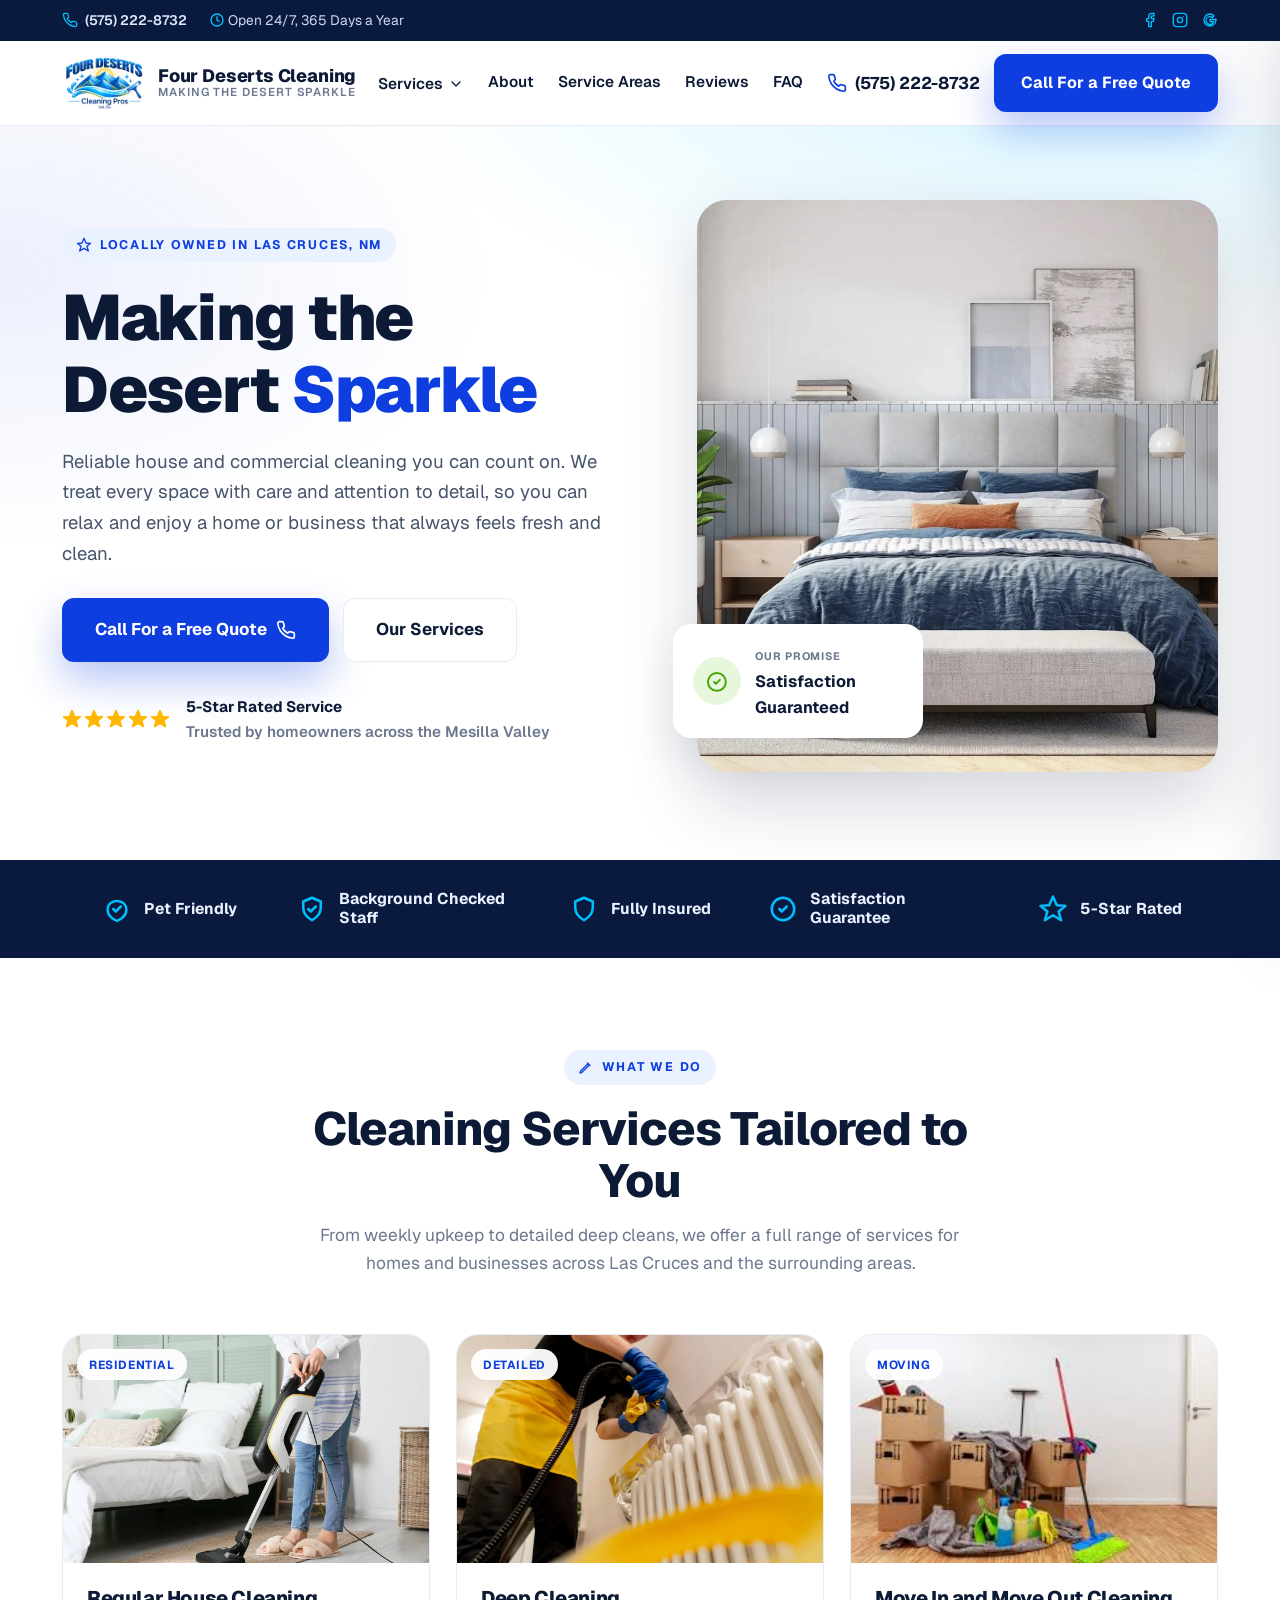
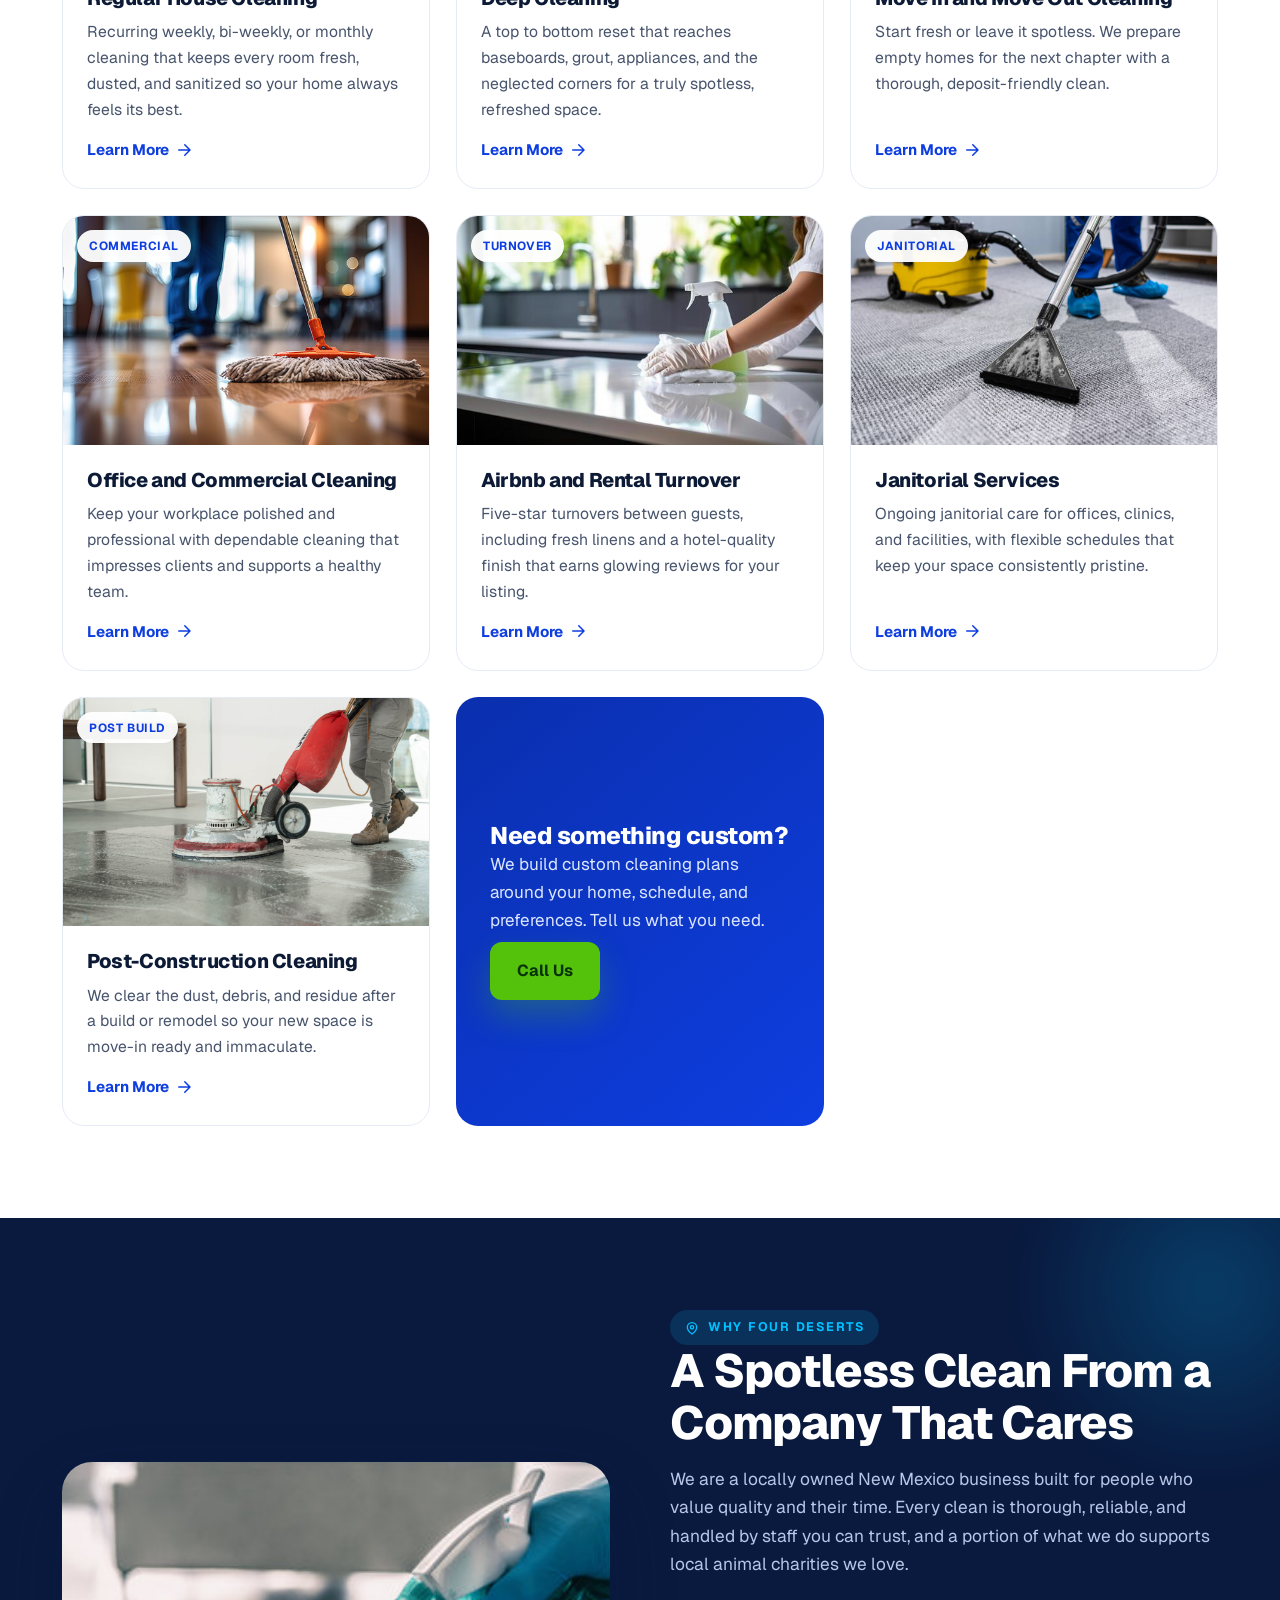
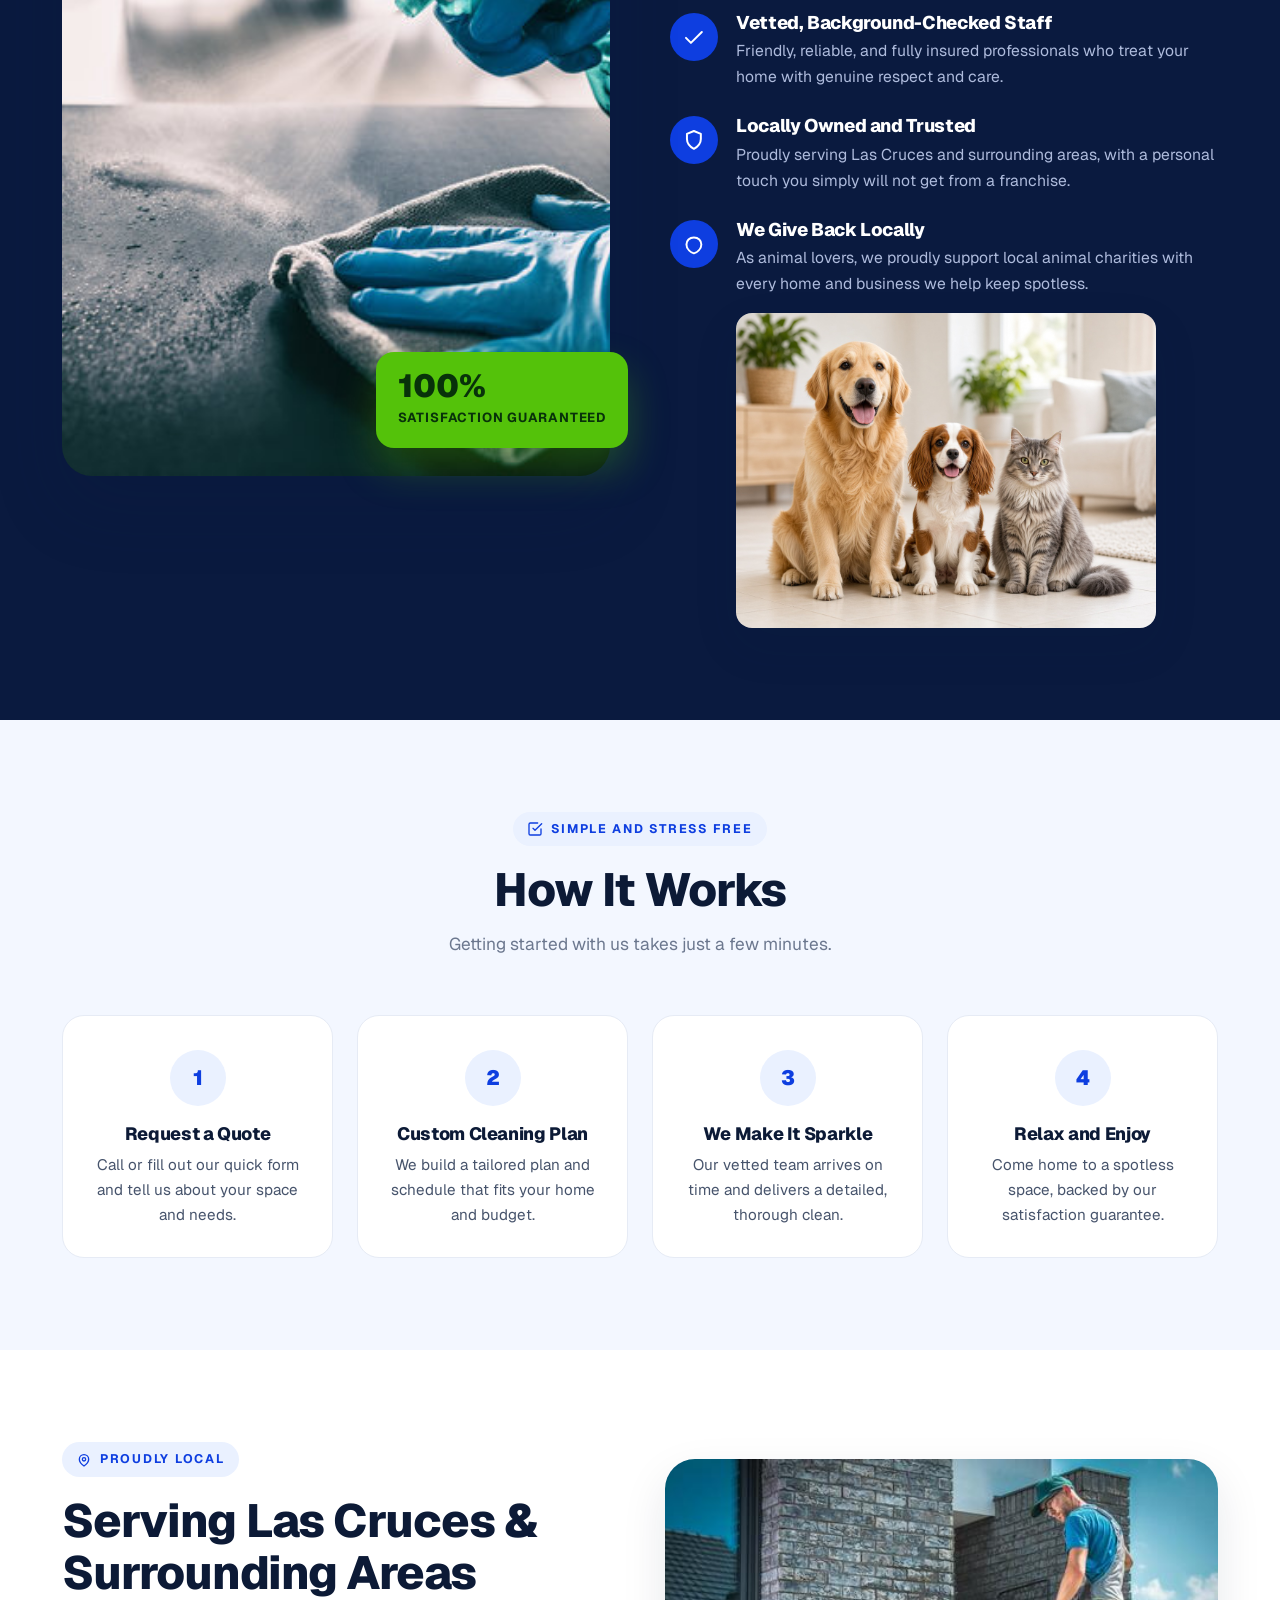
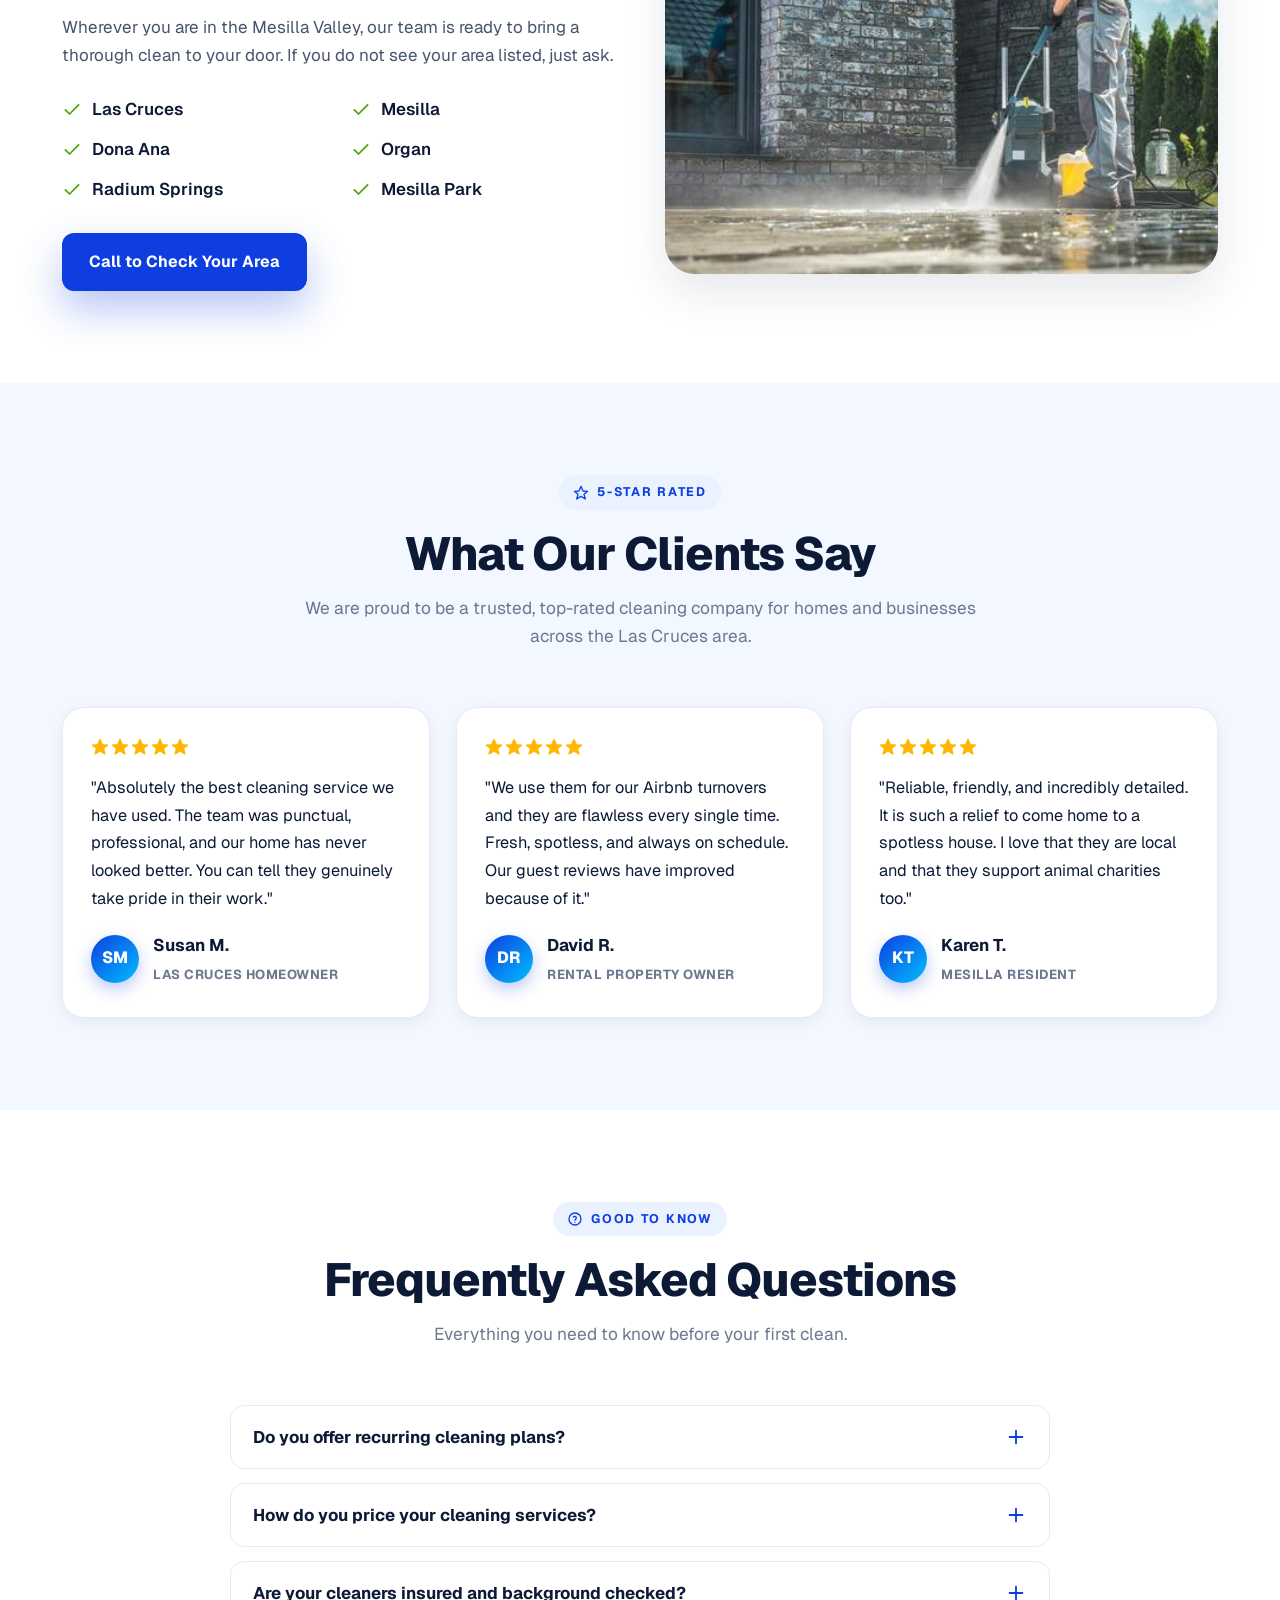
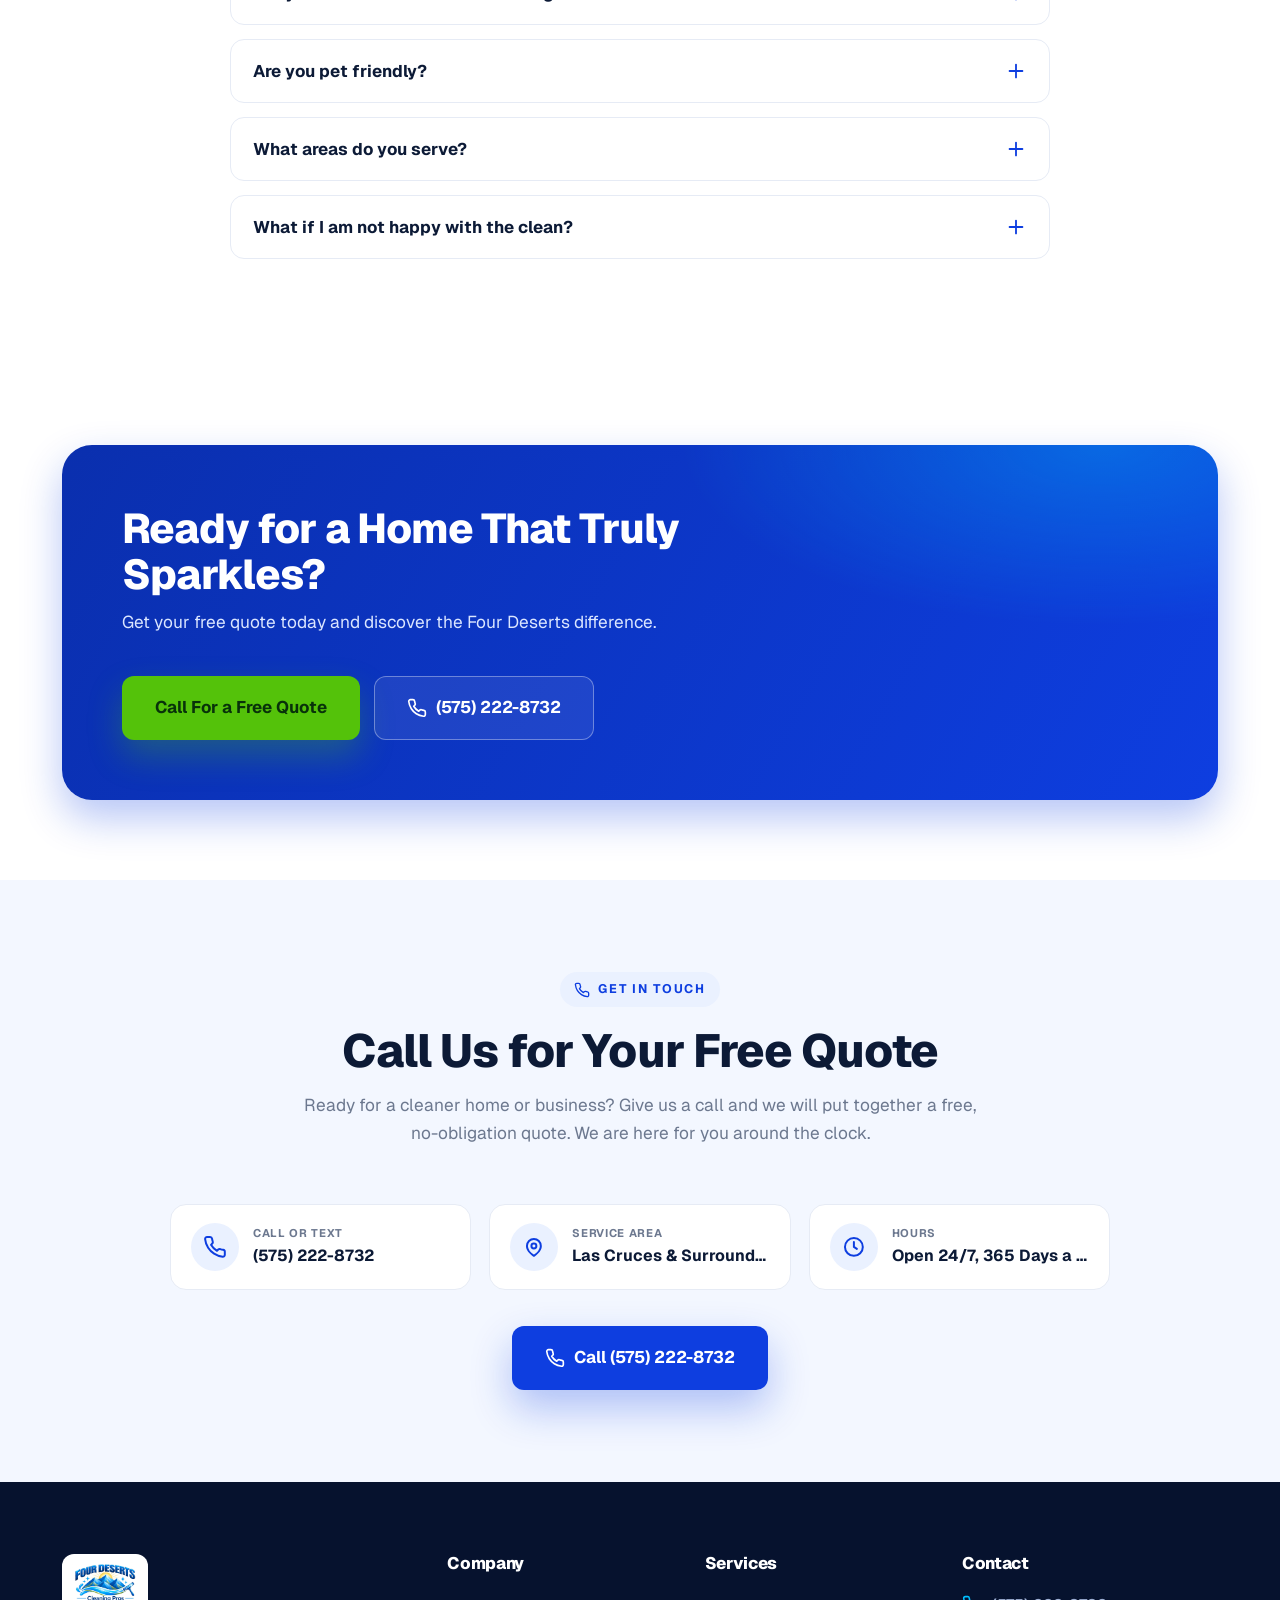
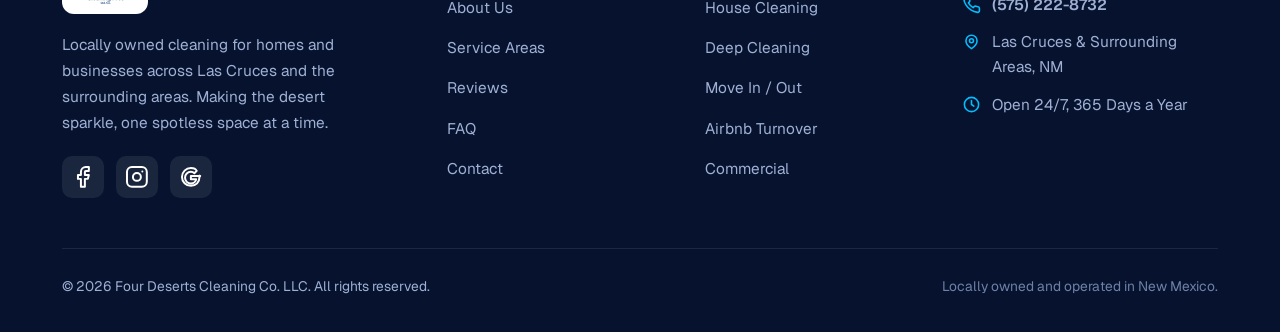
==== commit b965d3ce: "Add real social media links (Facebook, Instagram, Google)" ====
--- a/index.html
+++ b/index.html
@@ -75,8 +75,8 @@
       }
     ],
     "sameAs": [
-      "https://www.facebook.com/",
-      "https://www.instagram.com/",
+      "https://www.facebook.com/profile.php?id=61594336485864",
+      "https://www.instagram.com/four_deserts_cleaning_pros_ltd/",
       "https://www.google.com/"
     ],
     "hasOfferCatalog": {
@@ -116,13 +116,13 @@
         </span>
       </div>
       <div class="topbar-socials">
-        <a href="https://www.facebook.com/" target="_blank" rel="noopener" aria-label="Facebook">
+        <a href="https://www.facebook.com/profile.php?id=61594336485864" target="_blank" rel="noopener" aria-label="Facebook">
           <svg class="svg-icon" viewBox="0 0 24 24" fill="currentColor" stroke="none"><path d="M18 2h-3a5 5 0 0 0-5 5v3H7v4h3v8h4v-8h3l1-4h-4V7a1 1 0 0 1 1-1h3z"/></svg>
         </a>
-        <a href="https://www.instagram.com/" target="_blank" rel="noopener" aria-label="Instagram">
+        <a href="https://www.instagram.com/four_deserts_cleaning_pros_ltd/" target="_blank" rel="noopener" aria-label="Instagram">
           <svg class="svg-icon" viewBox="0 0 24 24"><rect x="2" y="2" width="20" height="20" rx="5"/><circle cx="12" cy="12" r="4"/><circle cx="17.5" cy="6.5" r="1" fill="currentColor" stroke="none"/></svg>
         </a>
-        <a href="https://www.google.com/" target="_blank" rel="noopener" aria-label="Google">
+        <a href="https://www.google.com/search?q=Four+Deserts+Cleaning+Pros+Ltd.+Co." target="_blank" rel="noopener" aria-label="Google">
           <svg class="svg-icon" viewBox="0 0 24 24" fill="currentColor" stroke="none"><path d="M21.35 11.1H12v3.2h5.35c-.25 1.5-1.75 4.4-5.35 4.4a5.9 5.9 0 0 1 0-11.8c1.7 0 2.85.72 3.5 1.35l2.4-2.3C16.9 3.9 14.7 3 12 3a9 9 0 1 0 0 18c5.2 0 8.65-3.65 8.65-8.8 0-.6-.07-1.05-.15-1.5z"/></svg>
         </a>
       </div>
@@ -808,13 +808,13 @@
             Cruces and the surrounding areas. Making the desert sparkle, one
             spotless space at a time.</p>
           <div class="footer-socials">
-            <a href="https://www.facebook.com/" target="_blank" rel="noopener" aria-label="Facebook">
+            <a href="https://www.facebook.com/profile.php?id=61594336485864" target="_blank" rel="noopener" aria-label="Facebook">
               <svg class="svg-icon" viewBox="0 0 24 24" fill="currentColor" stroke="none"><path d="M18 2h-3a5 5 0 0 0-5 5v3H7v4h3v8h4v-8h3l1-4h-4V7a1 1 0 0 1 1-1h3z"/></svg>
             </a>
-            <a href="https://www.instagram.com/" target="_blank" rel="noopener" aria-label="Instagram">
+            <a href="https://www.instagram.com/four_deserts_cleaning_pros_ltd/" target="_blank" rel="noopener" aria-label="Instagram">
               <svg class="svg-icon" viewBox="0 0 24 24"><rect x="2" y="2" width="20" height="20" rx="5"/><circle cx="12" cy="12" r="4"/><circle cx="17.5" cy="6.5" r="1" fill="currentColor" stroke="none"/></svg>
             </a>
-            <a href="https://www.google.com/" target="_blank" rel="noopener" aria-label="Google">
+            <a href="https://www.google.com/search?q=Four+Deserts+Cleaning+Pros+Ltd.+Co." target="_blank" rel="noopener" aria-label="Google">
               <svg class="svg-icon" viewBox="0 0 24 24" fill="currentColor" stroke="none"><path d="M21.35 11.1H12v3.2h5.35c-.25 1.5-1.75 4.4-5.35 4.4a5.9 5.9 0 0 1 0-11.8c1.7 0 2.85.72 3.5 1.35l2.4-2.3C16.9 3.9 14.7 3 12 3a9 9 0 1 0 0 18c5.2 0 8.65-3.65 8.65-8.8 0-.6-.07-1.05-.15-1.5z"/></svg>
             </a>
           </div>
--- a/assets/css/styles.css
+++ b/assets/css/styles.css
@@ -344,13 +344,13 @@
 .nav {
   display: flex;
   align-items: center;
-  gap: 30px;
+  gap: 24px;
 }
 
 .nav-links {
   display: flex;
   align-items: center;
-  gap: 28px;
+  gap: 24px;
 }
 
 .nav-links a {
@@ -358,6 +358,7 @@
   font-weight: 600;
   color: var(--ink);
   transition: color 0.15s ease;
+  white-space: nowrap;
 }
 
 .nav-links a:hover {
@@ -376,6 +377,7 @@
   gap: 8px;
   font-weight: 700;
   color: var(--ink);
+  white-space: nowrap;
 }
 
 .nav-phone .svg-icon {
@@ -1434,7 +1436,7 @@
   }
 }
 
-@media (max-width: 900px) {
+@media (max-width: 1160px) {
   .nav-links,
   .nav-phone {
     display: none;
